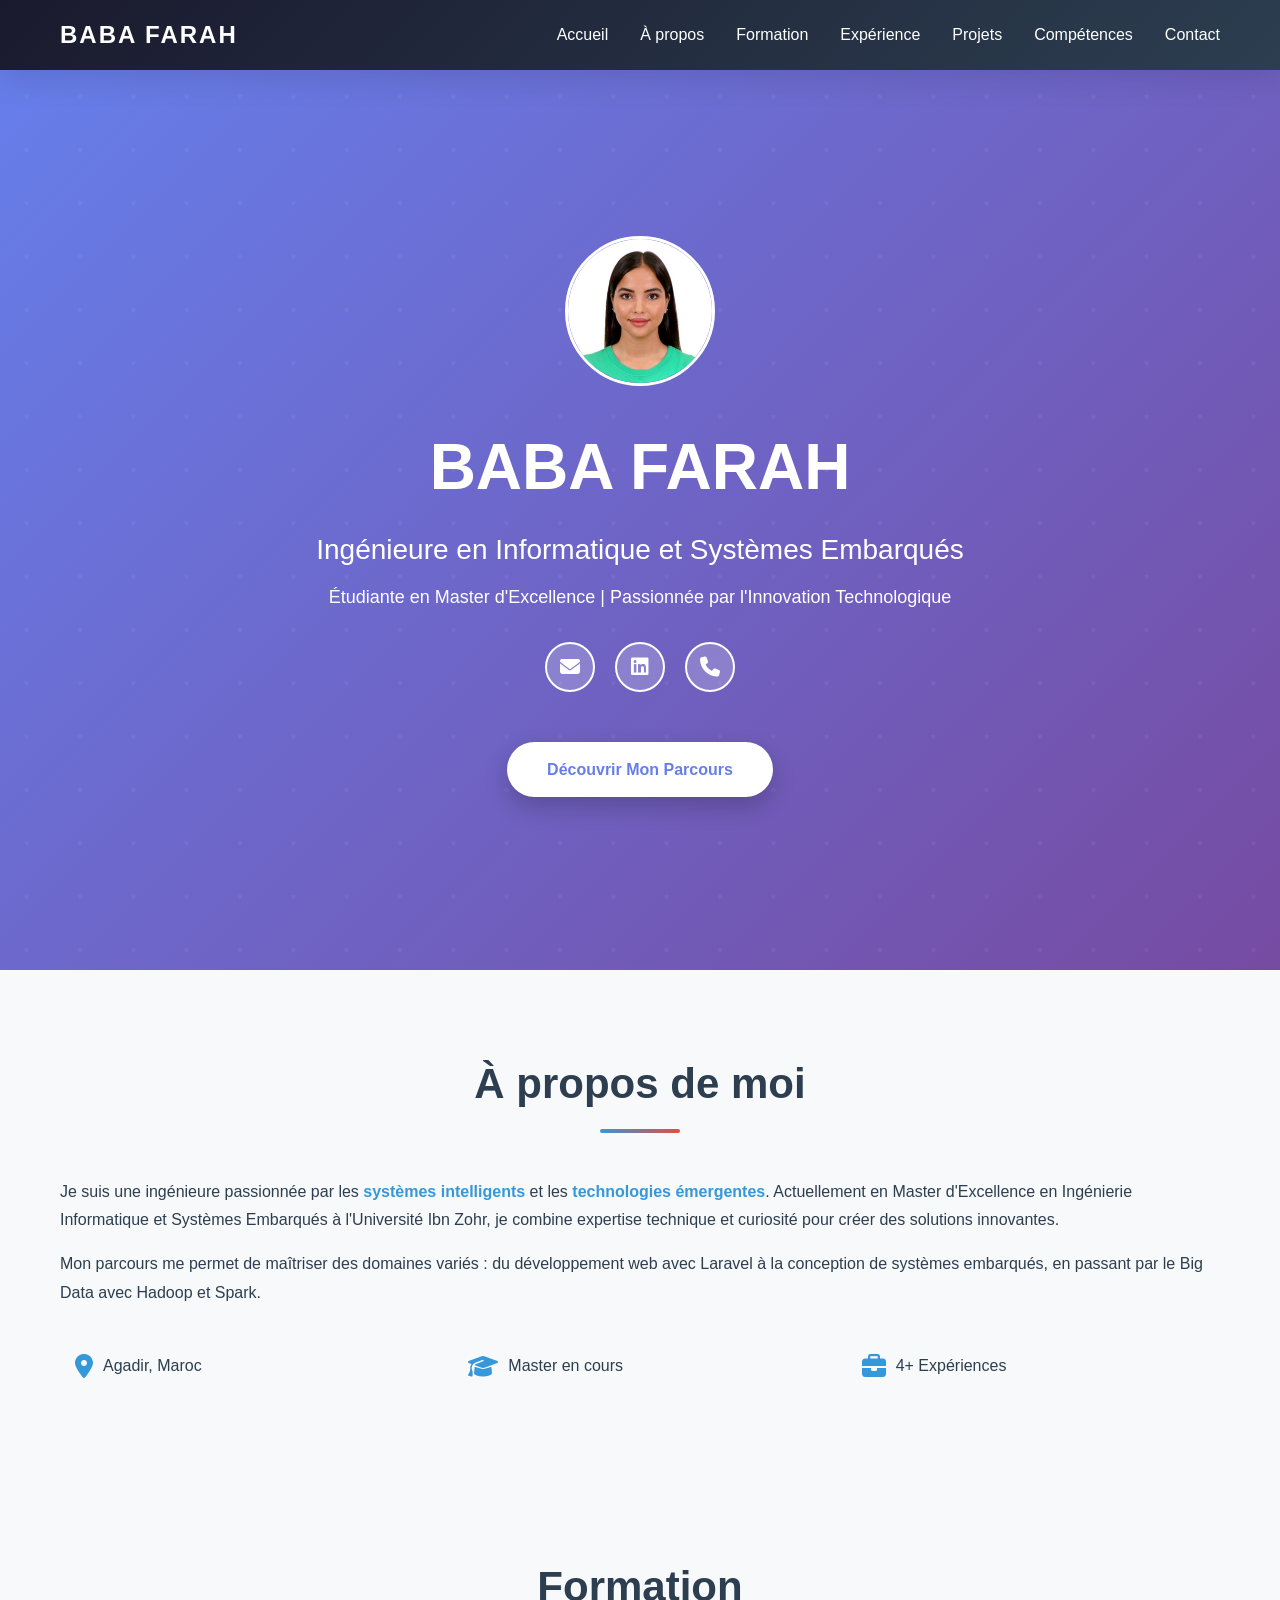
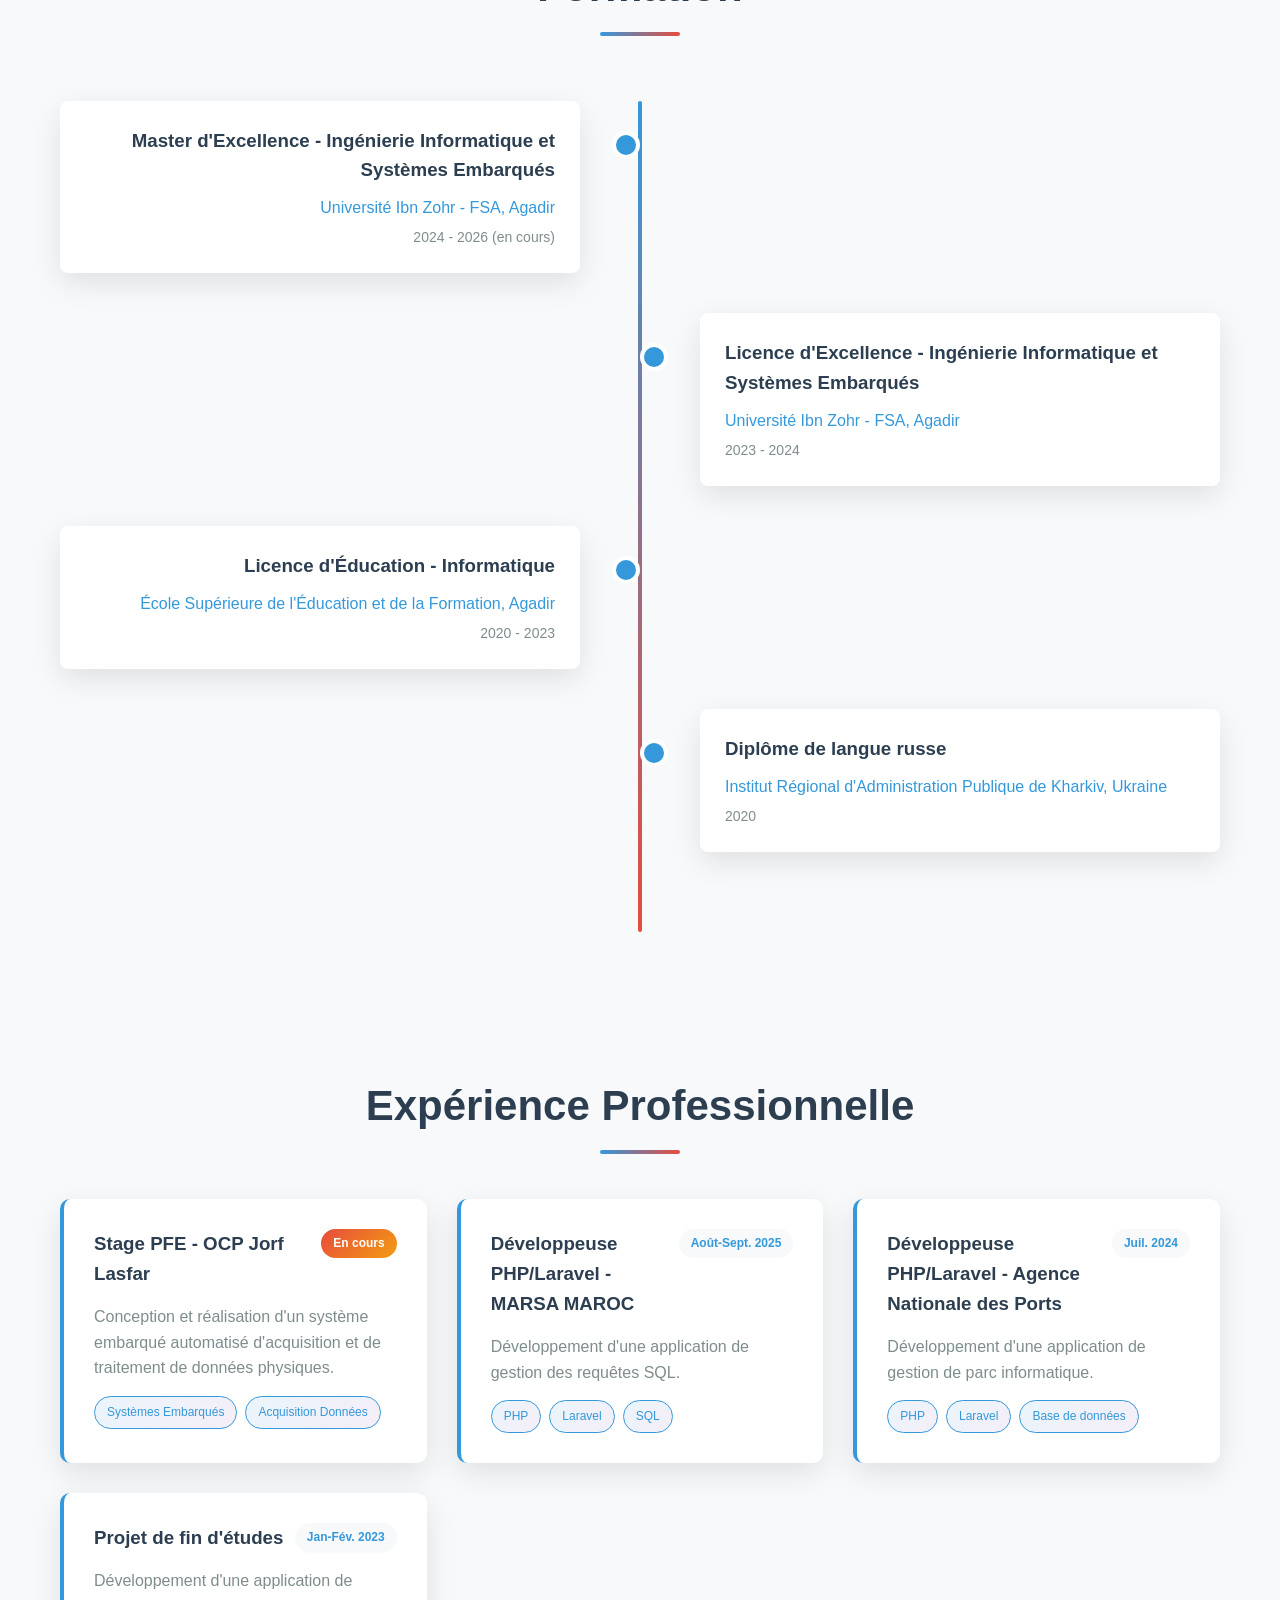
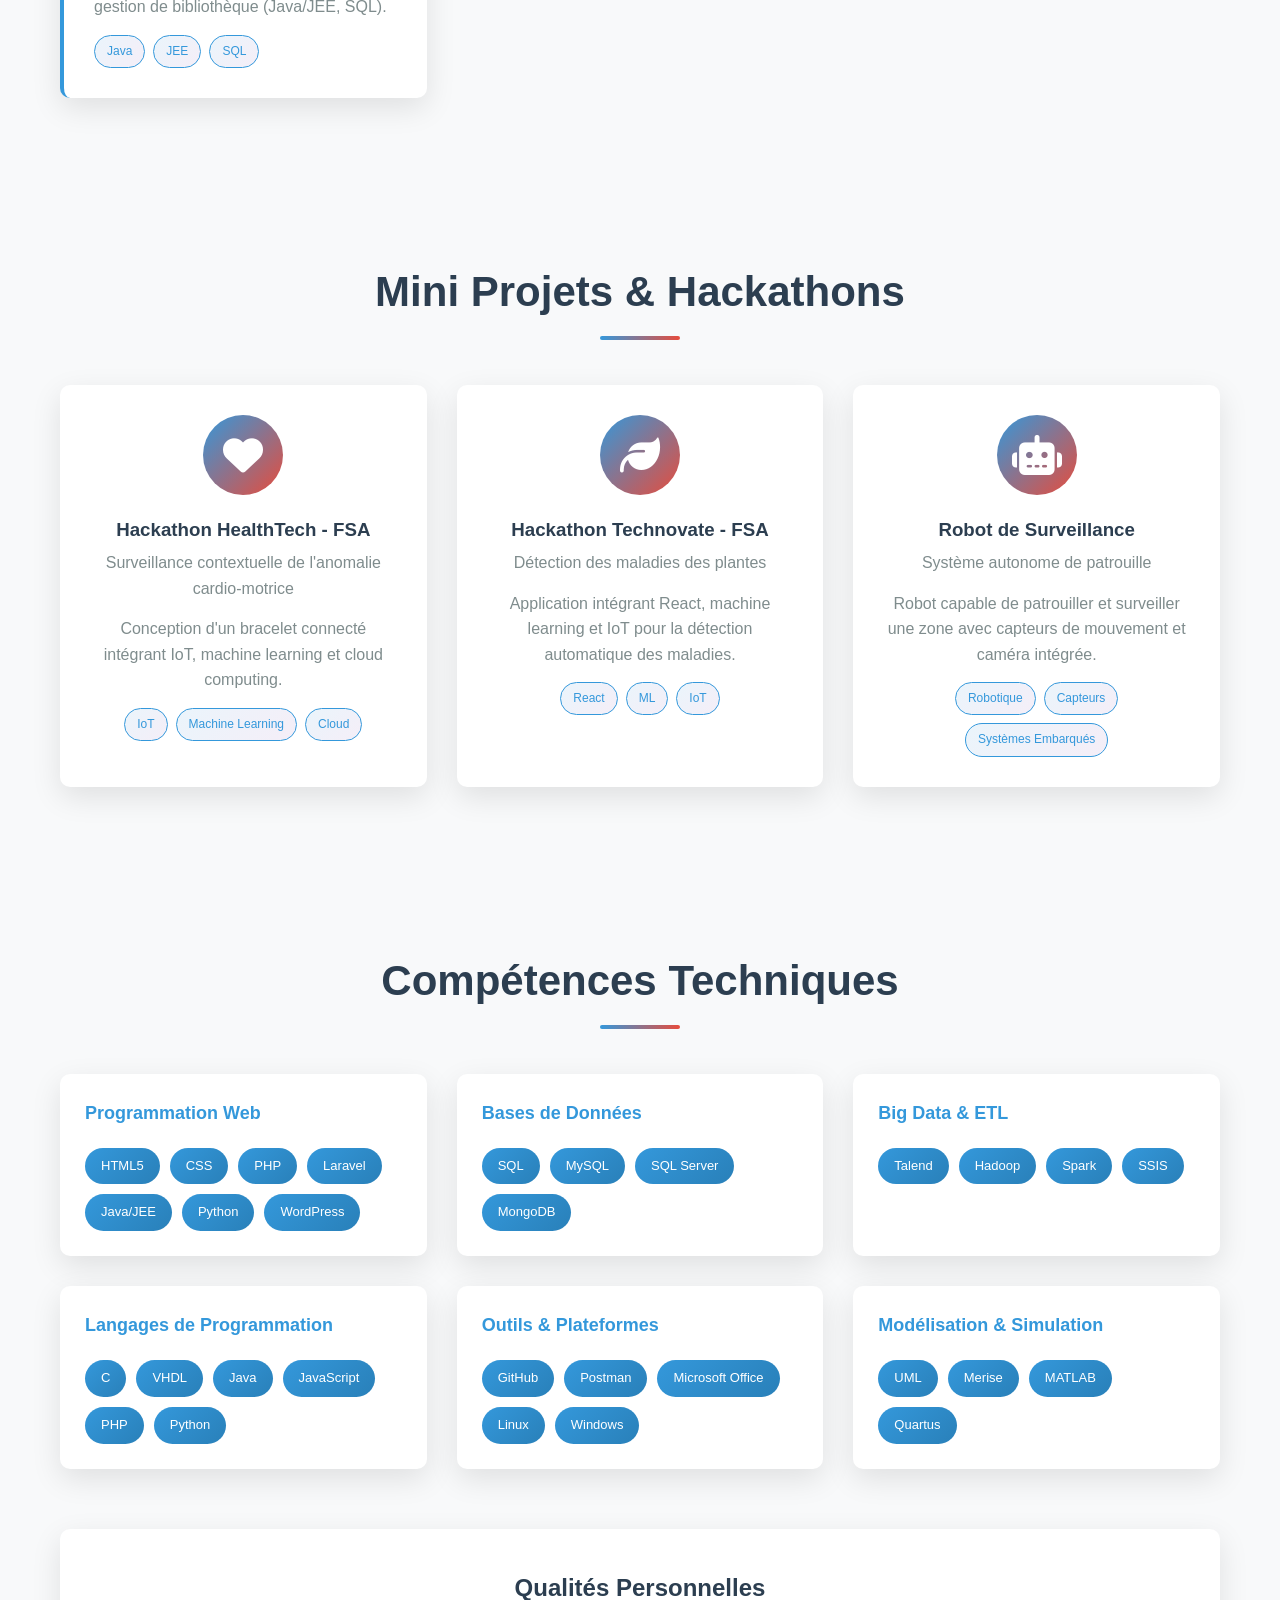
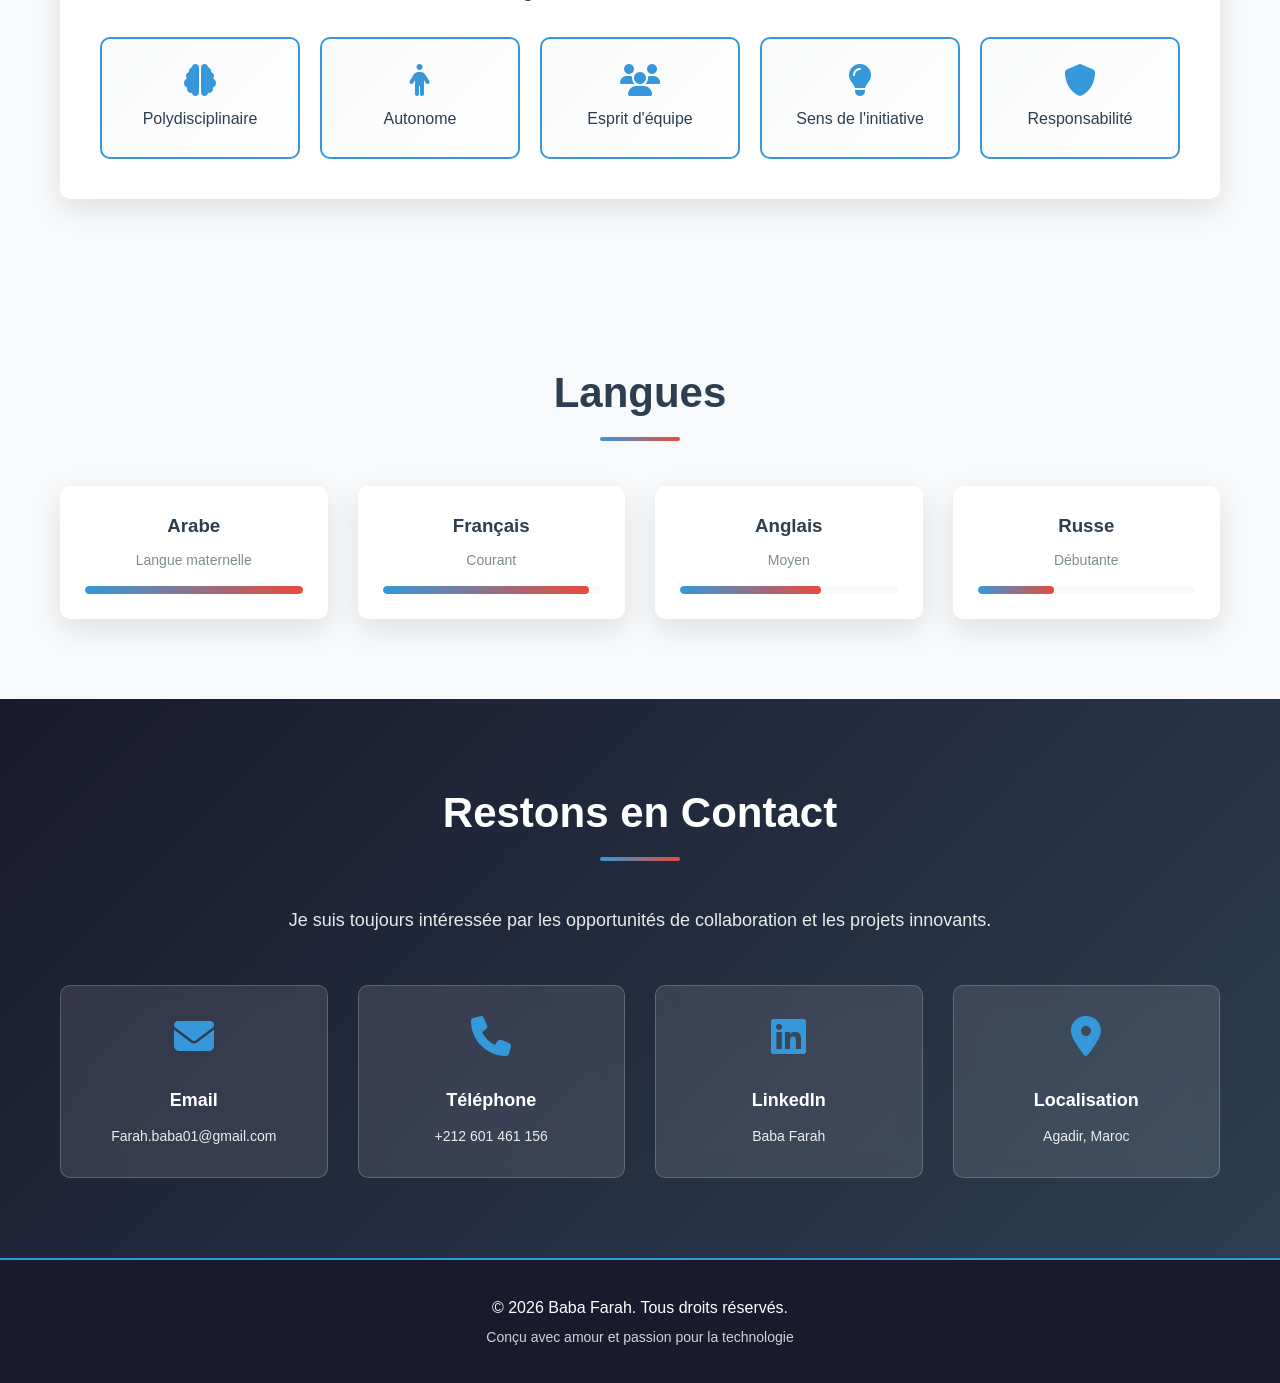
==== index.html @ 881ca456 "Portfolio initial - Clean redeploy" ====
<!DOCTYPE html>
<html lang="fr">
<head>
    <meta charset="UTF-8">
    <meta name="viewport" content="width=device-width, initial-scale=1.0">
    <title>Portfolio - Baba Farah | Ingénieure en Informatique</title>
    <link rel="stylesheet" href="Portfolio.css">
    <link rel="stylesheet" href="https://cdnjs.cloudflare.com/ajax/libs/font-awesome/6.4.0/css/all.min.css">
    <script defer src="Portfolio.js"></script>
</head>
<body>
    <!-- Navigation -->
    <nav class="navbar">
        <div class="navbar-container">
            <div class="logo">Baba Farah</div>
            <button class="menu-toggle" id="menuToggle">
                <span></span>
                <span></span>
                <span></span>
            </button>
            <ul class="nav-menu" id="navMenu">
                <li><a href="#home">Accueil</a></li>
                <li><a href="#about">À propos</a></li>
                <li><a href="#formation">Formation</a></li>
                <li><a href="#experience">Expérience</a></li>
                <li><a href="#projects">Projets</a></li>
                <li><a href="#skills">Compétences</a></li>
                <li><a href="#contact">Contact</a></li>
            </ul>
        </div>
    </nav>

    <!-- Hero Section -->
    <header id="home" class="hero">
        <div class="hero-content">
            <div class="profile-image-container">
                <img src="Picture.jpeg" alt="Photo de profil de Baba Farah" class="profile-circle">
            </div>
            <h1 class="fade-in">Baba Farah</h1>
            <p class="subtitle fade-in">Ingénieure en Informatique et Systèmes Embarqués</p>
            <p class="description fade-in">Étudiante en Master d'Excellence | Passionnée par l'Innovation Technologique</p>
            <div class="social-links fade-in">
                <a href="mailto:Farah.baba01@gmail.com" class="social-icon" title="Email">
                    <i class="fas fa-envelope"></i>
                </a>
                <a href="https://www.linkedin.com/in/farah-baba-367b7b30b/" target="_blank" class="social-icon" title="LinkedIn">
                    <i class="fab fa-linkedin"></i>
                </a>
                <a href="tel:+212601461156" class="social-icon" title="Téléphone">
                    <i class="fas fa-phone"></i>
                </a>
            </div>
            <a href="#about" class="cta-button">Découvrir Mon Parcours</a>
        </div>
    </header>

    <!-- À propos de moi -->
    <section id="about" class="section">
        <div class="container">
            <h2 class="section-title">À propos de moi</h2>
            <div class="about-content">
                <div class="about-text">
                    <p>Je suis une ingénieure passionnée par les <strong>systèmes intelligents</strong> et les <strong>technologies émergentes</strong>. Actuellement en Master d'Excellence en Ingénierie Informatique et Systèmes Embarqués à l'Université Ibn Zohr, je combine expertise technique et curiosité pour créer des solutions innovantes.</p>
                    <p>Mon parcours me permet de maîtriser des domaines variés : du développement web avec Laravel à la conception de systèmes embarqués, en passant par le Big Data avec Hadoop et Spark.</p>
                    <div class="info-grid">
                        <div class="info-item">
                            <i class="fas fa-location-dot"></i>
                            <span>Agadir, Maroc</span>
                        </div>
                        <div class="info-item">
                            <i class="fas fa-graduation-cap"></i>
                            <span>Master en cours</span>
                        </div>
                        <div class="info-item">
                            <i class="fas fa-briefcase"></i>
                            <span>4+ Expériences</span>
                        </div>
                    </div>
                </div>
            </div>
        </div>
    </section>

    <!-- Formation -->
    <section id="formation" class="section light-bg">
        <div class="container">
            <h2 class="section-title">Formation</h2>
            <div class="timeline">
                <div class="timeline-item">
                    <div class="timeline-content">
                        <h3>Master d'Excellence - Ingénierie Informatique et Systèmes Embarqués</h3>
                        <p class="institution">Université Ibn Zohr - FSA, Agadir</p>
                        <p class="date">2024 - 2026 (en cours)</p>
                    </div>
                </div>
                <div class="timeline-item">
                    <div class="timeline-content">
                        <h3>Licence d'Excellence - Ingénierie Informatique et Systèmes Embarqués</h3>
                        <p class="institution">Université Ibn Zohr - FSA, Agadir</p>
                        <p class="date">2023 - 2024</p>
                    </div>
                </div>
                <div class="timeline-item">
                    <div class="timeline-content">
                        <h3>Licence d'Éducation - Informatique</h3>
                        <p class="institution">École Supérieure de l'Éducation et de la Formation, Agadir</p>
                        <p class="date">2020 - 2023</p>
                    </div>
                </div>
                <div class="timeline-item">
                    <div class="timeline-content">
                        <h3>Diplôme de langue russe</h3>
                        <p class="institution">Institut Régional d'Administration Publique de Kharkiv, Ukraine</p>
                        <p class="date">2020</p>
                    </div>
                </div>
            </div>
        </div>
    </section>

    <!-- Expérience Professionnelle -->
    <section id="experience" class="section">
        <div class="container">
            <h2 class="section-title">Expérience Professionnelle</h2>
            <div class="experience-grid">
                <div class="experience-card">
                    <div class="experience-header">
                        <h3>Stage PFE - OCP Jorf Lasfar</h3>
                        <span class="badge">En cours</span>
                    </div>
                    <p class="experience-description">Conception et réalisation d'un système embarqué automatisé d'acquisition et de traitement de données physiques.</p>
                    <div class="experience-tags">
                        <span class="tag">Systèmes Embarqués</span>
                        <span class="tag">Acquisition Données</span>
                    </div>
                </div>

                <div class="experience-card">
                    <div class="experience-header">
                        <h3>Développeuse PHP/Laravel - MARSA MAROC</h3>
                        <span class="date-badge">Août-Sept. 2025</span>
                    </div>
                    <p class="experience-description">Développement d'une application de gestion des requêtes SQL.</p>
                    <div class="experience-tags">
                        <span class="tag">PHP</span>
                        <span class="tag">Laravel</span>
                        <span class="tag">SQL</span>
                    </div>
                </div>

                <div class="experience-card">
                    <div class="experience-header">
                        <h3>Développeuse PHP/Laravel - Agence Nationale des Ports</h3>
                        <span class="date-badge">Juil. 2024</span>
                    </div>
                    <p class="experience-description">Développement d'une application de gestion de parc informatique.</p>
                    <div class="experience-tags">
                        <span class="tag">PHP</span>
                        <span class="tag">Laravel</span>
                        <span class="tag">Base de données</span>
                    </div>
                </div>

                <div class="experience-card">
                    <div class="experience-header">
                        <h3>Projet de fin d'études</h3>
                        <span class="date-badge">Jan-Fév. 2023</span>
                    </div>
                    <p class="experience-description">Développement d'une application de gestion de bibliothèque (Java/JEE, SQL).</p>
                    <div class="experience-tags">
                        <span class="tag">Java</span>
                        <span class="tag">JEE</span>
                        <span class="tag">SQL</span>
                    </div>
                </div>
            </div>
        </div>
    </section>

    <!-- Projets -->
    <section id="projects" class="section light-bg">
        <div class="container">
            <h2 class="section-title">Mini Projets & Hackathons</h2>
            <div class="projects-grid">
                <div class="project-card">
                    <div class="project-icon">
                        <i class="fas fa-heart"></i>
                    </div>
                    <h3>Hackathon HealthTech - FSA</h3>
                    <p class="project-subtitle">Surveillance contextuelle de l'anomalie cardio-motrice</p>
                    <p>Conception d'un bracelet connecté intégrant IoT, machine learning et cloud computing.</p>
                    <div class="project-tags">
                        <span class="tag">IoT</span>
                        <span class="tag">Machine Learning</span>
                        <span class="tag">Cloud</span>
                    </div>
                </div>

                <div class="project-card">
                    <div class="project-icon">
                        <i class="fas fa-leaf"></i>
                    </div>
                    <h3>Hackathon Technovate - FSA</h3>
                    <p class="project-subtitle">Détection des maladies des plantes</p>
                    <p>Application intégrant React, machine learning et IoT pour la détection automatique des maladies.</p>
                    <div class="project-tags">
                        <span class="tag">React</span>
                        <span class="tag">ML</span>
                        <span class="tag">IoT</span>
                    </div>
                </div>

                <div class="project-card">
                    <div class="project-icon">
                        <i class="fas fa-robot"></i>
                    </div>
                    <h3>Robot de Surveillance</h3>
                    <p class="project-subtitle">Système autonome de patrouille</p>
                    <p>Robot capable de patrouiller et surveiller une zone avec capteurs de mouvement et caméra intégrée.</p>
                    <div class="project-tags">
                        <span class="tag">Robotique</span>
                        <span class="tag">Capteurs</span>
                        <span class="tag">Systèmes Embarqués</span>
                    </div>
                </div>
            </div>
        </div>
    </section>

    <!-- Compétences -->
    <section id="skills" class="section">
        <div class="container">
            <h2 class="section-title">Compétences Techniques</h2>
            
            <div class="skills-container">
                <div class="skill-category">
                    <h3>Programmation Web</h3>
                    <div class="skills-list">
                        <span class="skill-badge">HTML5</span>
                        <span class="skill-badge">CSS</span>
                        <span class="skill-badge">PHP</span>
                        <span class="skill-badge">Laravel</span>
                        <span class="skill-badge">Java/JEE</span>
                        <span class="skill-badge">Python</span>
                        <span class="skill-badge">WordPress</span>
                    </div>
                </div>

                <div class="skill-category">
                    <h3>Bases de Données</h3>
                    <div class="skills-list">
                        <span class="skill-badge">SQL</span>
                        <span class="skill-badge">MySQL</span>
                        <span class="skill-badge">SQL Server</span>
                        <span class="skill-badge">MongoDB</span>
                    </div>
                </div>

                <div class="skill-category">
                    <h3>Big Data & ETL</h3>
                    <div class="skills-list">
                        <span class="skill-badge">Talend</span>
                        <span class="skill-badge">Hadoop</span>
                        <span class="skill-badge">Spark</span>
                        <span class="skill-badge">SSIS</span>
                    </div>
                </div>

                <div class="skill-category">
                    <h3>Langages de Programmation</h3>
                    <div class="skills-list">
                        <span class="skill-badge">C</span>
                        <span class="skill-badge">VHDL</span>
                        <span class="skill-badge">Java</span>
                        <span class="skill-badge">JavaScript</span>
                        <span class="skill-badge">PHP</span>
                        <span class="skill-badge">Python</span>
                    </div>
                </div>

                <div class="skill-category">
                    <h3>Outils & Plateformes</h3>
                    <div class="skills-list">
                        <span class="skill-badge">GitHub</span>
                        <span class="skill-badge">Postman</span>
                        <span class="skill-badge">Microsoft Office</span>
                        <span class="skill-badge">Linux</span>
                        <span class="skill-badge">Windows</span>
                    </div>
                </div>

                <div class="skill-category">
                    <h3>Modélisation & Simulation</h3>
                    <div class="skills-list">
                        <span class="skill-badge">UML</span>
                        <span class="skill-badge">Merise</span>
                        <span class="skill-badge">MATLAB</span>
                        <span class="skill-badge">Quartus</span>
                    </div>
                </div>
            </div>

            <div class="qualities-section">
                <h3>Qualités Personnelles</h3>
                <div class="qualities-grid">
                    <div class="quality-card">
                        <i class="fas fa-brain"></i>
                        <span>Polydisciplinaire</span>
                    </div>
                    <div class="quality-card">
                        <i class="fas fa-person"></i>
                        <span>Autonome</span>
                    </div>
                    <div class="quality-card">
                        <i class="fas fa-users"></i>
                        <span>Esprit d'équipe</span>
                    </div>
                    <div class="quality-card">
                        <i class="fas fa-lightbulb"></i>
                        <span>Sens de l'initiative</span>
                    </div>
                    <div class="quality-card">
                        <i class="fas fa-shield"></i>
                        <span>Responsabilité</span>
                    </div>
                </div>
            </div>
        </div>
    </section>

    <!-- Langues -->
    <section id="languages" class="section light-bg">
        <div class="container">
            <h2 class="section-title">Langues</h2>
            <div class="languages-grid">
                <div class="language-card">
                    <h3>Arabe</h3>
                    <p class="proficiency">Langue maternelle</p>
                    <div class="proficiency-bar">
                        <div class="proficiency-fill" style="width: 100%"></div>
                    </div>
                </div>
                <div class="language-card">
                    <h3>Français</h3>
                    <p class="proficiency">Courant</p>
                    <div class="proficiency-bar">
                        <div class="proficiency-fill" style="width: 95%"></div>
                    </div>
                </div>
                <div class="language-card">
                    <h3>Anglais</h3>
                    <p class="proficiency">Moyen</p>
                    <div class="proficiency-bar">
                        <div class="proficiency-fill" style="width: 65%"></div>
                    </div>
                </div>
                <div class="language-card">
                    <h3>Russe</h3>
                    <p class="proficiency">Débutante</p>
                    <div class="proficiency-bar">
                        <div class="proficiency-fill" style="width: 35%"></div>
                    </div>
                </div>
            </div>
        </div>
    </section>

    <!-- Contact -->
    <section id="contact" class="section contact-section">
        <div class="container">
            <h2 class="section-title">Restons en Contact</h2>
            <div class="contact-content">
                <p class="contact-description">Je suis toujours intéressée par les opportunités de collaboration et les projets innovants.</p>
                <div class="contact-grid">
                    <a href="mailto:Farah.baba01@gmail.com" class="contact-card">
                        <i class="fas fa-envelope"></i>
                        <h3>Email</h3>
                        <p>Farah.baba01@gmail.com</p>
                    </a>
                    <a href="tel:+212601461156" class="contact-card">
                        <i class="fas fa-phone"></i>
                        <h3>Téléphone</h3>
                        <p>+212 601 461 156</p>
                    </a>
                    <a href="https://www.linkedin.com/in/farah-baba-367b7b30b/" target="_blank" class="contact-card">
                        <i class="fab fa-linkedin"></i>
                        <h3>LinkedIn</h3>
                        <p>Baba Farah</p>
                    </a>
                    <div class="contact-card">
                        <i class="fas fa-location-dot"></i>
                        <h3>Localisation</h3>
                        <p>Agadir, Maroc</p>
                    </div>
                </div>
            </div>
        </div>
    </section>

    <!-- Footer -->
    <footer class="footer">
        <div class="container">
            <p>&copy; 2026 Baba Farah. Tous droits réservés.</p>
            <p class="footer-subtitle">Conçu avec amour et passion pour la technologie</p>
        </div>
    </footer>

</body>
</html>
---- Portfolio.css ----
* {
    margin: 0;
    padding: 0;
    box-sizing: border-box;
}

:root {
    --primary-color: #3498db;
    --primary-dark: #2980b9;
    --secondary-color: #e74c3c;
    --accent-color: #f39c12;
    --dark-bg: #1a1a2e;
    --light-bg: #f8f9fa;
    --text-color: #2c3e50;
    --text-light: #7f8c8d;
    --white: #ffffff;
    --shadow: 0 10px 30px rgba(0, 0, 0, 0.1);
    --shadow-lg: 0 20px 60px rgba(0, 0, 0, 0.15);
}

html {
    scroll-behavior: smooth;
}

body {
    font-family: 'Segoe UI', Tahoma, Geneva, Verdana, sans-serif;
    background-color: var(--light-bg);
    color: var(--text-color);
    line-height: 1.6;
}

.container {
    max-width: 1200px;
    margin: 0 auto;
    padding: 0 20px;
}

/* Navigation */
.navbar {
    position: sticky;
    top: 0;
    background: linear-gradient(135deg, var(--dark-bg) 0%, #2c3e50 100%);
    padding: 1rem 0;
    box-shadow: var(--shadow);
    z-index: 1000;
}

.navbar-container {
    max-width: 1200px;
    margin: 0 auto;
    padding: 0 20px;
    display: flex;
    justify-content: space-between;
    align-items: center;
}

.logo {
    font-size: 24px;
    font-weight: bold;
    color: var(--white);
    text-transform: uppercase;
    letter-spacing: 2px;
}

.nav-menu {
    display: flex;
    list-style: none;
    gap: 2rem;
}

.nav-menu a {
    color: var(--white);
    text-decoration: none;
    transition: all 0.3s ease;
    font-weight: 500;
    position: relative;
}

.nav-menu a:hover {
    color: var(--primary-color);
}

.nav-menu a::after {
    content: '';
    position: absolute;
    bottom: -5px;
    left: 0;
    width: 0;
    height: 2px;
    background: var(--primary-color);
    transition: width 0.3s ease;
}

.nav-menu a:hover::after {
    width: 100%;
}

.menu-toggle {
    display: none;
    flex-direction: column;
    background: none;
    border: none;
    cursor: pointer;
}

.menu-toggle span {
    width: 25px;
    height: 3px;
    background: var(--white);
    margin: 5px 0;
    transition: 0.3s;
}

/* Hero Section */
.hero {
    background: linear-gradient(135deg, #667eea 0%, #764ba2 100%);
    color: var(--white);
    padding: 100px 20px;
    text-align: center;
    min-height: 100vh;
    display: flex;
    align-items: center;
    justify-content: center;
    position: relative;
    overflow: hidden;
}

.hero::before {
    content: '';
    position: absolute;
    top: 0;
    left: 0;
    right: 0;
    bottom: 0;
    background: url('data:image/svg+xml,<svg xmlns="http://www.w3.org/2000/svg" viewBox="0 0 1200 600"><defs><pattern id="dots" x="0" y="0" width="50" height="50" patternUnits="userSpaceOnUse"><circle cx="25" cy="25" r="2" fill="rgba(255,255,255,0.1)"/></pattern></defs><rect width="1200" height="600" fill="url(%23dots)"/></svg>');
    opacity: 0.5;
}

.hero-content {
    position: relative;
    z-index: 1;
    max-width: 800px;
}

.profile-image-container {
    margin-bottom: 30px;
}

.profile-circle {
    width: 150px;
    height: 150px;
    border-radius: 50%;
    border: 3px solid var(--white);
    margin: 0 auto;
    animation: float 3s ease-in-out infinite;
    object-fit: cover;
    object-position: center;
    display: block;
}

@keyframes float {
    0%, 100% { transform: translateY(0px); }
    50% { transform: translateY(-20px); }
}

.hero h1 {
    font-size: 64px;
    margin-bottom: 10px;
    animation: slideDown 0.8s ease;
    text-transform: uppercase;
}

.subtitle {
    font-size: 28px;
    margin-bottom: 10px;
    opacity: 0.9;
    animation: slideDown 0.8s ease 0.2s backwards;
}

.description {
    font-size: 18px;
    margin-bottom: 30px;
    opacity: 0.85;
    animation: slideDown 0.8s ease 0.4s backwards;
}

@keyframes slideDown {
    from {
        opacity: 0;
        transform: translateY(-30px);
    }
    to {
        opacity: 1;
        transform: translateY(0);
    }
}

.fade-in {
    animation: fadeInUp 0.8s ease forwards;
}

@keyframes fadeInUp {
    from {
        opacity: 0;
        transform: translateY(30px);
    }
    to {
        opacity: 1;
        transform: translateY(0);
    }
}

.social-links {
    display: flex;
    gap: 20px;
    justify-content: center;
    margin: 30px 0;
}

.social-icon {
    width: 50px;
    height: 50px;
    border-radius: 50%;
    background: rgba(255, 255, 255, 0.2);
    border: 2px solid var(--white);
    display: flex;
    align-items: center;
    justify-content: center;
    color: var(--white);
    text-decoration: none;
    font-size: 20px;
    transition: all 0.3s ease;
    backdrop-filter: blur(10px);
}

.social-icon:hover {
    background: var(--white);
    color: #667eea;
    transform: translateY(-5px);
}

.cta-button {
    display: inline-block;
    padding: 15px 40px;
    background: var(--white);
    color: #667eea;
    text-decoration: none;
    border-radius: 50px;
    font-weight: bold;
    font-size: 16px;
    transition: all 0.3s ease;
    margin-top: 20px;
    box-shadow: 0 10px 25px rgba(0, 0, 0, 0.2);
}

.cta-button:hover {
    transform: translateY(-3px);
    box-shadow: 0 15px 35px rgba(0, 0, 0, 0.3);
    background: #f0f0f0;
}

/* Sections */
.section {
    padding: 80px 20px;
}

.light-bg {
    background-color: var(--light-bg);
}

.section-title {
    font-size: 42px;
    text-align: center;
    margin-bottom: 60px;
    color: var(--text-color);
    position: relative;
    display: inline-block;
    width: 100%;
}

.section-title::after {
    content: '';
    position: absolute;
    bottom: -15px;
    left: 50%;
    transform: translateX(-50%);
    width: 80px;
    height: 4px;
    background: linear-gradient(90deg, var(--primary-color), var(--secondary-color));
    border-radius: 2px;
}

/* About Section */
.about-content {
    display: grid;
    grid-template-columns: 1fr;
    gap: 40px;
    align-items: center;
}

.about-text p {
    font-size: 16px;
    margin-bottom: 15px;
    color: var(--text-color);
    line-height: 1.8;
}

.about-text strong {
    color: var(--primary-color);
}

.info-grid {
    display: grid;
    grid-template-columns: repeat(auto-fit, minmax(150px, 1fr));
    gap: 20px;
    margin-top: 30px;
}

.info-item {
    display: flex;
    align-items: center;
    gap: 10px;
    padding: 15px;
    background: var(--light-bg);
    border-radius: 8px;
    transition: all 0.3s ease;
}

.info-item:hover {
    background: var(--white);
    transform: translateY(-5px);
    box-shadow: var(--shadow);
}

.info-item i {
    color: var(--primary-color);
    font-size: 24px;
}

/* Timeline */
.timeline {
    position: relative;
    padding: 20px 0;
}

.timeline::before {
    content: '';
    position: absolute;
    left: 50%;
    transform: translateX(-50%);
    width: 4px;
    height: 100%;
    background: linear-gradient(180deg, var(--primary-color), var(--secondary-color));
    border-radius: 2px;
}

.timeline-item {
    margin-bottom: 40px;
    width: 50%;
}

.timeline-item:nth-child(odd) {
    margin-left: 0;
    padding-right: 60px;
    text-align: right;
}

.timeline-item:nth-child(even) {
    margin-left: 50%;
    padding-left: 60px;
}

.timeline-content {
    background: var(--white);
    padding: 25px;
    border-radius: 8px;
    box-shadow: var(--shadow);
    transition: all 0.3s ease;
    position: relative;
}

.timeline-content::before {
    content: '';
    position: absolute;
    width: 20px;
    height: 20px;
    background: var(--primary-color);
    border-radius: 50%;
    top: 30px;
    border: 4px solid var(--white);
}

.timeline-item:nth-child(odd) .timeline-content::before {
    right: -60px;
}

.timeline-item:nth-child(even) .timeline-content::before {
    left: -60px;
}

.timeline-content:hover {
    transform: translateY(-5px);
    box-shadow: var(--shadow-lg);
}

.timeline-content h3 {
    margin-bottom: 10px;
    color: var(--text-color);
}

.timeline-content .institution {
    color: var(--primary-color);
    font-weight: 500;
    margin-bottom: 5px;
}

.timeline-content .date {
    color: var(--text-light);
    font-size: 14px;
}

/* Experience Grid */
.experience-grid {
    display: grid;
    grid-template-columns: repeat(auto-fit, minmax(300px, 1fr));
    gap: 30px;
}

.experience-card {
    background: var(--white);
    padding: 30px;
    border-radius: 10px;
    box-shadow: var(--shadow);
    transition: all 0.3s ease;
    border-left: 4px solid var(--primary-color);
    position: relative;
    overflow: hidden;
}

.experience-card::before {
    content: '';
    position: absolute;
    top: 0;
    left: 0;
    right: 0;
    height: 3px;
    background: linear-gradient(90deg, var(--primary-color), var(--secondary-color));
    transform: scaleX(0);
    transform-origin: left;
    transition: transform 0.3s ease;
}

.experience-card:hover {
    transform: translateY(-10px);
    box-shadow: var(--shadow-lg);
}

.experience-card:hover::before {
    transform: scaleX(1);
}

.experience-header {
    display: flex;
    justify-content: space-between;
    align-items: flex-start;
    margin-bottom: 15px;
}

.experience-card h3 {
    color: var(--text-color);
    margin: 0;
    flex: 1;
}

.badge, .date-badge {
    padding: 5px 12px;
    border-radius: 20px;
    font-size: 12px;
    font-weight: bold;
    white-space: nowrap;
}

.badge {
    background: linear-gradient(135deg, var(--secondary-color), var(--accent-color));
    color: var(--white);
}

.date-badge {
    background: var(--light-bg);
    color: var(--primary-color);
}

.experience-description {
    color: var(--text-light);
    margin: 15px 0;
    line-height: 1.6;
}

.experience-tags {
    display: flex;
    flex-wrap: wrap;
    gap: 8px;
    margin-top: 15px;
}

.tag {
    display: inline-block;
    padding: 6px 12px;
    background: linear-gradient(135deg, rgba(52, 152, 219, 0.1), rgba(155, 89, 182, 0.1));
    color: var(--primary-color);
    border-radius: 20px;
    font-size: 12px;
    border: 1px solid var(--primary-color);
    transition: all 0.3s ease;
}

.tag:hover {
    background: var(--primary-color);
    color: var(--white);
}

/* Projects Grid */
.projects-grid {
    display: grid;
    grid-template-columns: repeat(auto-fit, minmax(320px, 1fr));
    gap: 30px;
}

.project-card {
    background: var(--white);
    border-radius: 10px;
    padding: 30px;
    text-align: center;
    box-shadow: var(--shadow);
    transition: all 0.3s ease;
    position: relative;
    overflow: hidden;
}

.project-card::before {
    content: '';
    position: absolute;
    top: 0;
    left: 0;
    right: 0;
    bottom: 0;
    background: linear-gradient(135deg, rgba(52, 152, 219, 0.05), rgba(230, 126, 34, 0.05));
    transform: scaleY(0);
    transform-origin: top;
    transition: transform 0.3s ease;
    z-index: -1;
}

.project-card:hover {
    transform: translateY(-15px);
    box-shadow: var(--shadow-lg);
}

.project-card:hover::before {
    transform: scaleY(1);
}

.project-icon {
    width: 80px;
    height: 80px;
    background: linear-gradient(135deg, var(--primary-color), var(--secondary-color));
    border-radius: 50%;
    display: flex;
    align-items: center;
    justify-content: center;
    margin: 0 auto 20px;
    font-size: 40px;
    color: var(--white);
    animation: pulse 2s ease-in-out infinite;
}

@keyframes pulse {
    0%, 100% { transform: scale(1); }
    50% { transform: scale(1.1); }
}

.project-card h3 {
    color: var(--text-color);
    margin: 15px 0 5px;
}

.project-subtitle {
    color: var(--primary-color);
    font-weight: 500;
    margin-bottom: 15px;
}

.project-card p {
    color: var(--text-light);
    line-height: 1.6;
    margin-bottom: 15px;
}

.project-tags {
    display: flex;
    flex-wrap: wrap;
    gap: 8px;
    justify-content: center;
}

/* Skills */
.skills-container {
    display: grid;
    grid-template-columns: repeat(auto-fit, minmax(280px, 1fr));
    gap: 30px;
    margin-bottom: 60px;
}

.skill-category {
    background: var(--white);
    padding: 25px;
    border-radius: 10px;
    box-shadow: var(--shadow);
    transition: all 0.3s ease;
}

.skill-category:hover {
    transform: translateY(-5px);
    box-shadow: var(--shadow-lg);
}

.skill-category h3 {
    color: var(--primary-color);
    margin-bottom: 20px;
    font-size: 18px;
}

.skills-list {
    display: flex;
    flex-wrap: wrap;
    gap: 10px;
}

.skill-badge {
    display: inline-block;
    padding: 8px 16px;
    background: linear-gradient(135deg, var(--primary-color), var(--primary-dark));
    color: var(--white);
    border-radius: 20px;
    font-size: 13px;
    font-weight: 500;
    transition: all 0.3s ease;
}

.skill-badge:hover {
    transform: scale(1.1) translateY(-2px);
    box-shadow: 0 5px 15px rgba(52, 152, 219, 0.4);
}

/* Qualities Section */
.qualities-section {
    background: var(--white);
    padding: 40px;
    border-radius: 10px;
    box-shadow: var(--shadow);
}

.qualities-section h3 {
    text-align: center;
    color: var(--text-color);
    margin-bottom: 30px;
    font-size: 24px;
}

.qualities-grid {
    display: grid;
    grid-template-columns: repeat(auto-fit, minmax(150px, 1fr));
    gap: 20px;
}

.quality-card {
    background: linear-gradient(135deg, var(--light-bg), var(--white));
    padding: 25px;
    border-radius: 10px;
    text-align: center;
    border: 2px solid var(--primary-color);
    transition: all 0.3s ease;
}

.quality-card:hover {
    background: linear-gradient(135deg, var(--primary-color), var(--primary-dark));
    color: var(--white);
    border-color: var(--secondary-color);
    transform: translateY(-5px);
}

.quality-card i {
    font-size: 32px;
    color: var(--primary-color);
    margin-bottom: 10px;
    display: block;
    transition: all 0.3s ease;
}

.quality-card:hover i {
    color: var(--white);
    transform: scale(1.2);
}

.quality-card span {
    font-weight: 500;
    display: block;
}

/* Languages */
.languages-grid {
    display: grid;
    grid-template-columns: repeat(auto-fit, minmax(200px, 1fr));
    gap: 30px;
}

.language-card {
    background: var(--white);
    padding: 25px;
    border-radius: 10px;
    box-shadow: var(--shadow);
    transition: all 0.3s ease;
    text-align: center;
}

.language-card:hover {
    transform: translateY(-5px);
    box-shadow: var(--shadow-lg);
}

.language-card h3 {
    color: var(--text-color);
    margin-bottom: 8px;
}

.language-card .proficiency {
    color: var(--text-light);
    font-size: 14px;
    margin-bottom: 15px;
}

.proficiency-bar {
    width: 100%;
    height: 8px;
    background: var(--light-bg);
    border-radius: 4px;
    overflow: hidden;
}

.proficiency-fill {
    height: 100%;
    background: linear-gradient(90deg, var(--primary-color), var(--secondary-color));
    border-radius: 4px;
    transition: width 0.6s ease;
}

.language-card:hover .proficiency-fill {
    filter: brightness(1.2);
}

/* Contact Section */
.contact-section {
    background: linear-gradient(135deg, var(--dark-bg), #2c3e50);
    color: var(--white);
}

.contact-section .section-title {
    color: var(--white);
}

.contact-description {
    text-align: center;
    font-size: 18px;
    margin-bottom: 50px;
    opacity: 0.9;
}

.contact-grid {
    display: grid;
    grid-template-columns: repeat(auto-fit, minmax(200px, 1fr));
    gap: 30px;
}

.contact-card {
    background: rgba(255, 255, 255, 0.1);
    padding: 30px;
    border-radius: 10px;
    text-align: center;
    text-decoration: none;
    color: var(--white);
    transition: all 0.3s ease;
    backdrop-filter: blur(10px);
    border: 1px solid rgba(255, 255, 255, 0.2);
}

.contact-card:hover {
    background: rgba(255, 255, 255, 0.2);
    transform: translateY(-10px);
    box-shadow: 0 10px 30px rgba(0, 0, 0, 0.3);
}

.contact-card i {
    font-size: 40px;
    margin-bottom: 15px;
    color: var(--primary-color);
    transition: all 0.3s ease;
}

.contact-card:hover i {
    transform: scale(1.2);
}

.contact-card h3 {
    margin: 15px 0 10px;
    font-size: 18px;
}

.contact-card p {
    opacity: 0.9;
    font-size: 14px;
}

/* Footer */
.footer {
    background: var(--dark-bg);
    color: var(--white);
    padding: 30px 20px;
    text-align: center;
    border-top: 2px solid var(--primary-color);
}

.footer p {
    margin: 5px 0;
}

.footer-subtitle {
    font-size: 14px;
    opacity: 0.8;
}

.footer-subtitle i {
    color: var(--secondary-color);
}

/* Responsive Design */
@media (max-width: 768px) {
    .nav-menu {
        display: none;
        position: absolute;
        top: 100%;
        left: 0;
        right: 0;
        flex-direction: column;
        background: var(--dark-bg);
        gap: 1rem;
        padding: 2rem 1rem;
    }

    .nav-menu.active {
        display: flex;
    }

    .menu-toggle {
        display: flex;
    }

    .hero h1 {
        font-size: 42px;
    }

    .subtitle {
        font-size: 18px;
    }

    .section-title {
        font-size: 32px;
    }

    .timeline::before {
        left: 0;
    }

    .timeline-item {
        width: 100%;
        padding: 0 0 30px 40px !important;
        text-align: left !important;
    }

    .timeline-item:nth-child(even) {
        margin-left: 0;
        padding-left: 40px !important;
    }

    .timeline-content::before {
        left: -30px !important;
        right: auto !important;
    }

    .experience-grid {
        grid-template-columns: 1fr;
    }

    .projects-grid {
        grid-template-columns: 1fr;
    }

    .skills-container {
        grid-template-columns: 1fr;
    }

    .contact-grid {
        grid-template-columns: 1fr;
    }

    .hero {
        min-height: auto;
        padding: 60px 20px;
    }

    .profile-circle {
        width: 120px;
        height: 120px;
        font-size: 60px;
    }
}

@media (max-width: 480px) {
    .hero h1 {
        font-size: 32px;
    }

    .subtitle {
        font-size: 16px;
    }

    .section-title {
        font-size: 24px;
    }

    .social-links {
        gap: 10px;
    }

    .social-icon {
        width: 40px;
        height: 40px;
        font-size: 16px;
    }
}
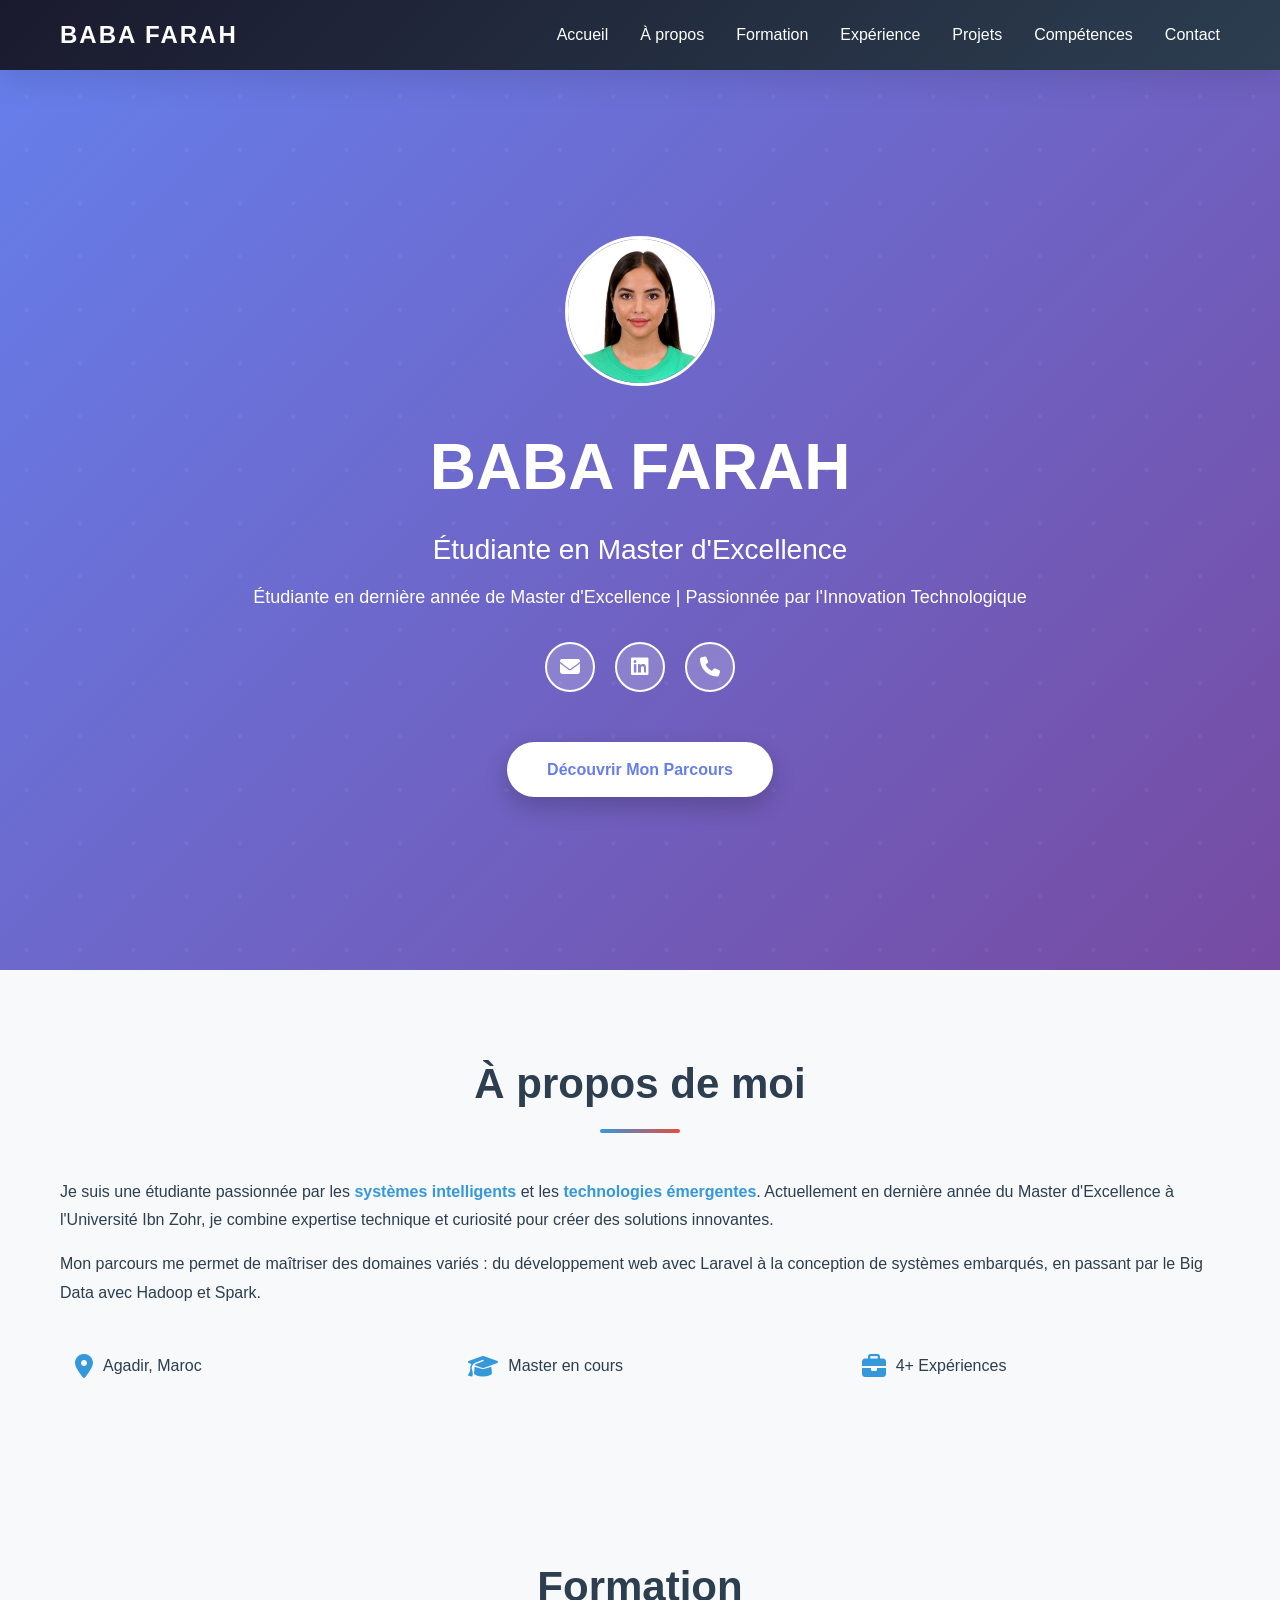
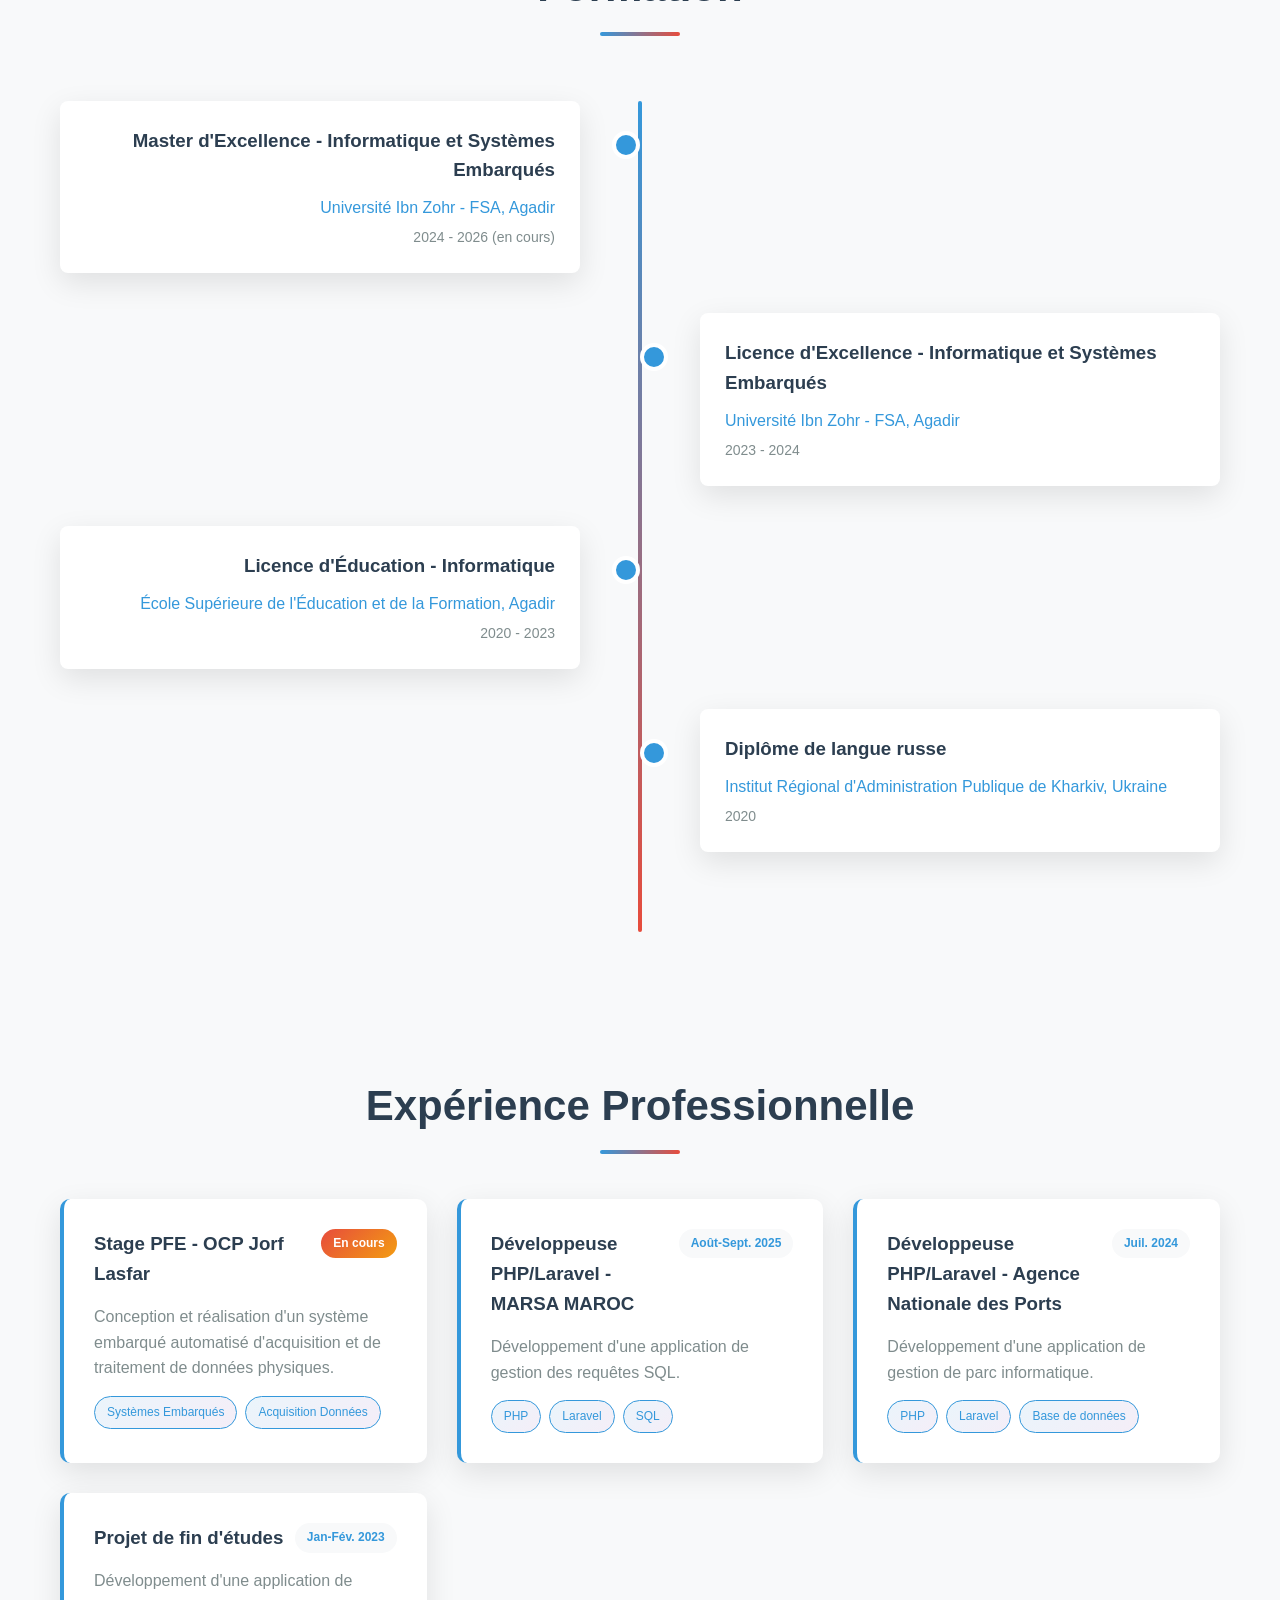
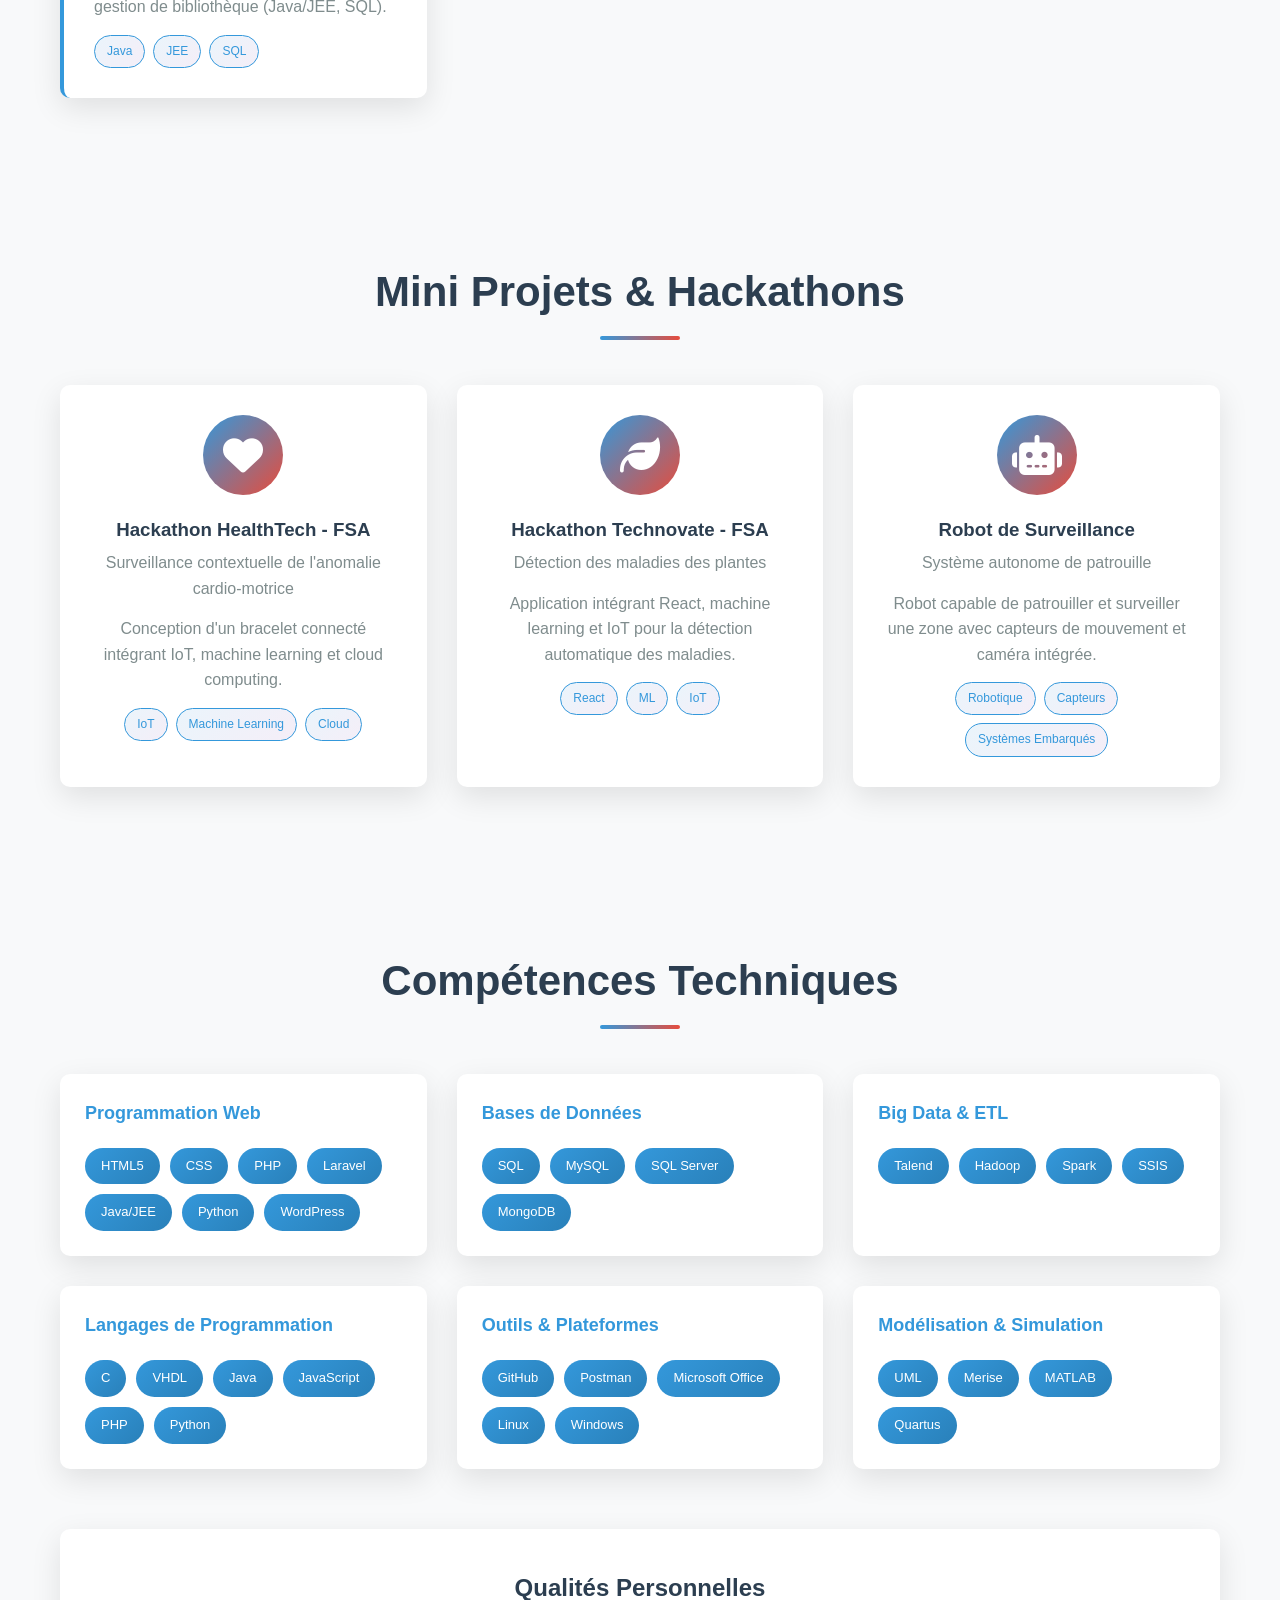
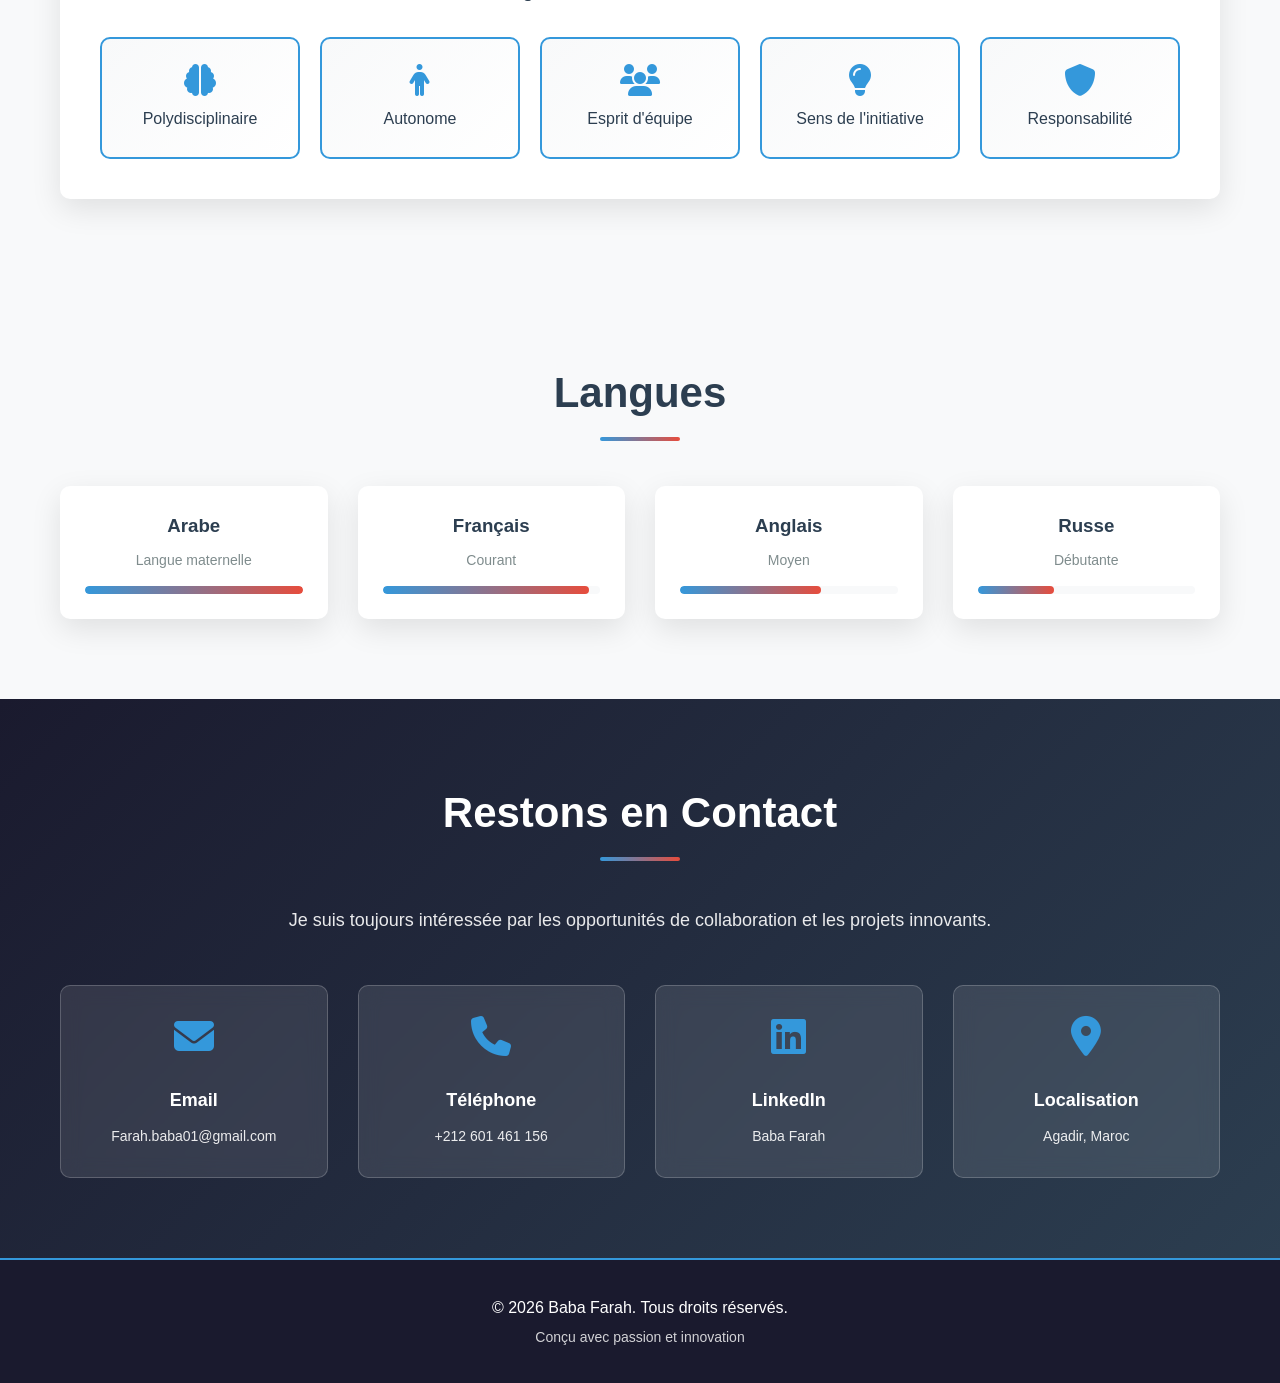
==== commit 330efff5: "Utiliser le bon fichier index.html sans Ingenierie" ====
--- a/index.html
+++ b/index.html
@@ -3,7 +3,7 @@
 <head>
     <meta charset="UTF-8">
     <meta name="viewport" content="width=device-width, initial-scale=1.0">
-    <title>Portfolio - Baba Farah | Ingénieure en Informatique</title>
+    <title>Portfolio - BABA FARAH | Étudiante en Master d'Excellence</title>
     <link rel="stylesheet" href="Portfolio.css">
     <link rel="stylesheet" href="https://cdnjs.cloudflare.com/ajax/libs/font-awesome/6.4.0/css/all.min.css">
     <script defer src="Portfolio.js"></script>
@@ -12,7 +12,7 @@
     <!-- Navigation -->
     <nav class="navbar">
         <div class="navbar-container">
-            <div class="logo">Baba Farah</div>
+            <div class="logo">BABA FARAH</div>
             <button class="menu-toggle" id="menuToggle">
                 <span></span>
                 <span></span>
@@ -34,11 +34,11 @@
     <header id="home" class="hero">
         <div class="hero-content">
             <div class="profile-image-container">
-                <img src="Picture.jpeg" alt="Photo de profil de Baba Farah" class="profile-circle">
-            </div>
-            <h1 class="fade-in">Baba Farah</h1>
-            <p class="subtitle fade-in">Ingénieure en Informatique et Systèmes Embarqués</p>
-            <p class="description fade-in">Étudiante en Master d'Excellence | Passionnée par l'Innovation Technologique</p>
+                <img src="Picture.jpeg" alt="Photo de profil de BABA FARAH" class="profile-circle">
+            </div>
+            <h1 class="fade-in">BABA FARAH</h1>
+            <p class="subtitle fade-in">Étudiante en Master d'Excellence</p>
+            <p class="description fade-in">Étudiante en dernière année de Master d'Excellence | Passionnée par l'Innovation Technologique</p>
             <div class="social-links fade-in">
                 <a href="mailto:Farah.baba01@gmail.com" class="social-icon" title="Email">
                     <i class="fas fa-envelope"></i>
@@ -60,7 +60,7 @@
             <h2 class="section-title">À propos de moi</h2>
             <div class="about-content">
                 <div class="about-text">
-                    <p>Je suis une ingénieure passionnée par les <strong>systèmes intelligents</strong> et les <strong>technologies émergentes</strong>. Actuellement en Master d'Excellence en Ingénierie Informatique et Systèmes Embarqués à l'Université Ibn Zohr, je combine expertise technique et curiosité pour créer des solutions innovantes.</p>
+                    <p>Je suis une étudiante passionnée par les <strong>systèmes intelligents</strong> et les <strong>technologies émergentes</strong>. Actuellement en dernière année du Master d'Excellence à l'Université Ibn Zohr, je combine expertise technique et curiosité pour créer des solutions innovantes.</p>
                     <p>Mon parcours me permet de maîtriser des domaines variés : du développement web avec Laravel à la conception de systèmes embarqués, en passant par le Big Data avec Hadoop et Spark.</p>
                     <div class="info-grid">
                         <div class="info-item">
@@ -88,14 +88,14 @@
             <div class="timeline">
                 <div class="timeline-item">
                     <div class="timeline-content">
-                        <h3>Master d'Excellence - Ingénierie Informatique et Systèmes Embarqués</h3>
+                        <h3>Master d'Excellence - Informatique et Systèmes Embarqués</h3>
                         <p class="institution">Université Ibn Zohr - FSA, Agadir</p>
                         <p class="date">2024 - 2026 (en cours)</p>
                     </div>
                 </div>
                 <div class="timeline-item">
                     <div class="timeline-content">
-                        <h3>Licence d'Excellence - Ingénierie Informatique et Systèmes Embarqués</h3>
+                        <h3>Licence d'Excellence - Informatique et Systèmes Embarqués</h3>
                         <p class="institution">Université Ibn Zohr - FSA, Agadir</p>
                         <p class="date">2023 - 2024</p>
                     </div>
@@ -401,7 +401,7 @@
     <footer class="footer">
         <div class="container">
             <p>&copy; 2026 Baba Farah. Tous droits réservés.</p>
-            <p class="footer-subtitle">Conçu avec amour et passion pour la technologie</p>
+            <p class="footer-subtitle">Conçu avec passion et innovation</p>
         </div>
     </footer>
 
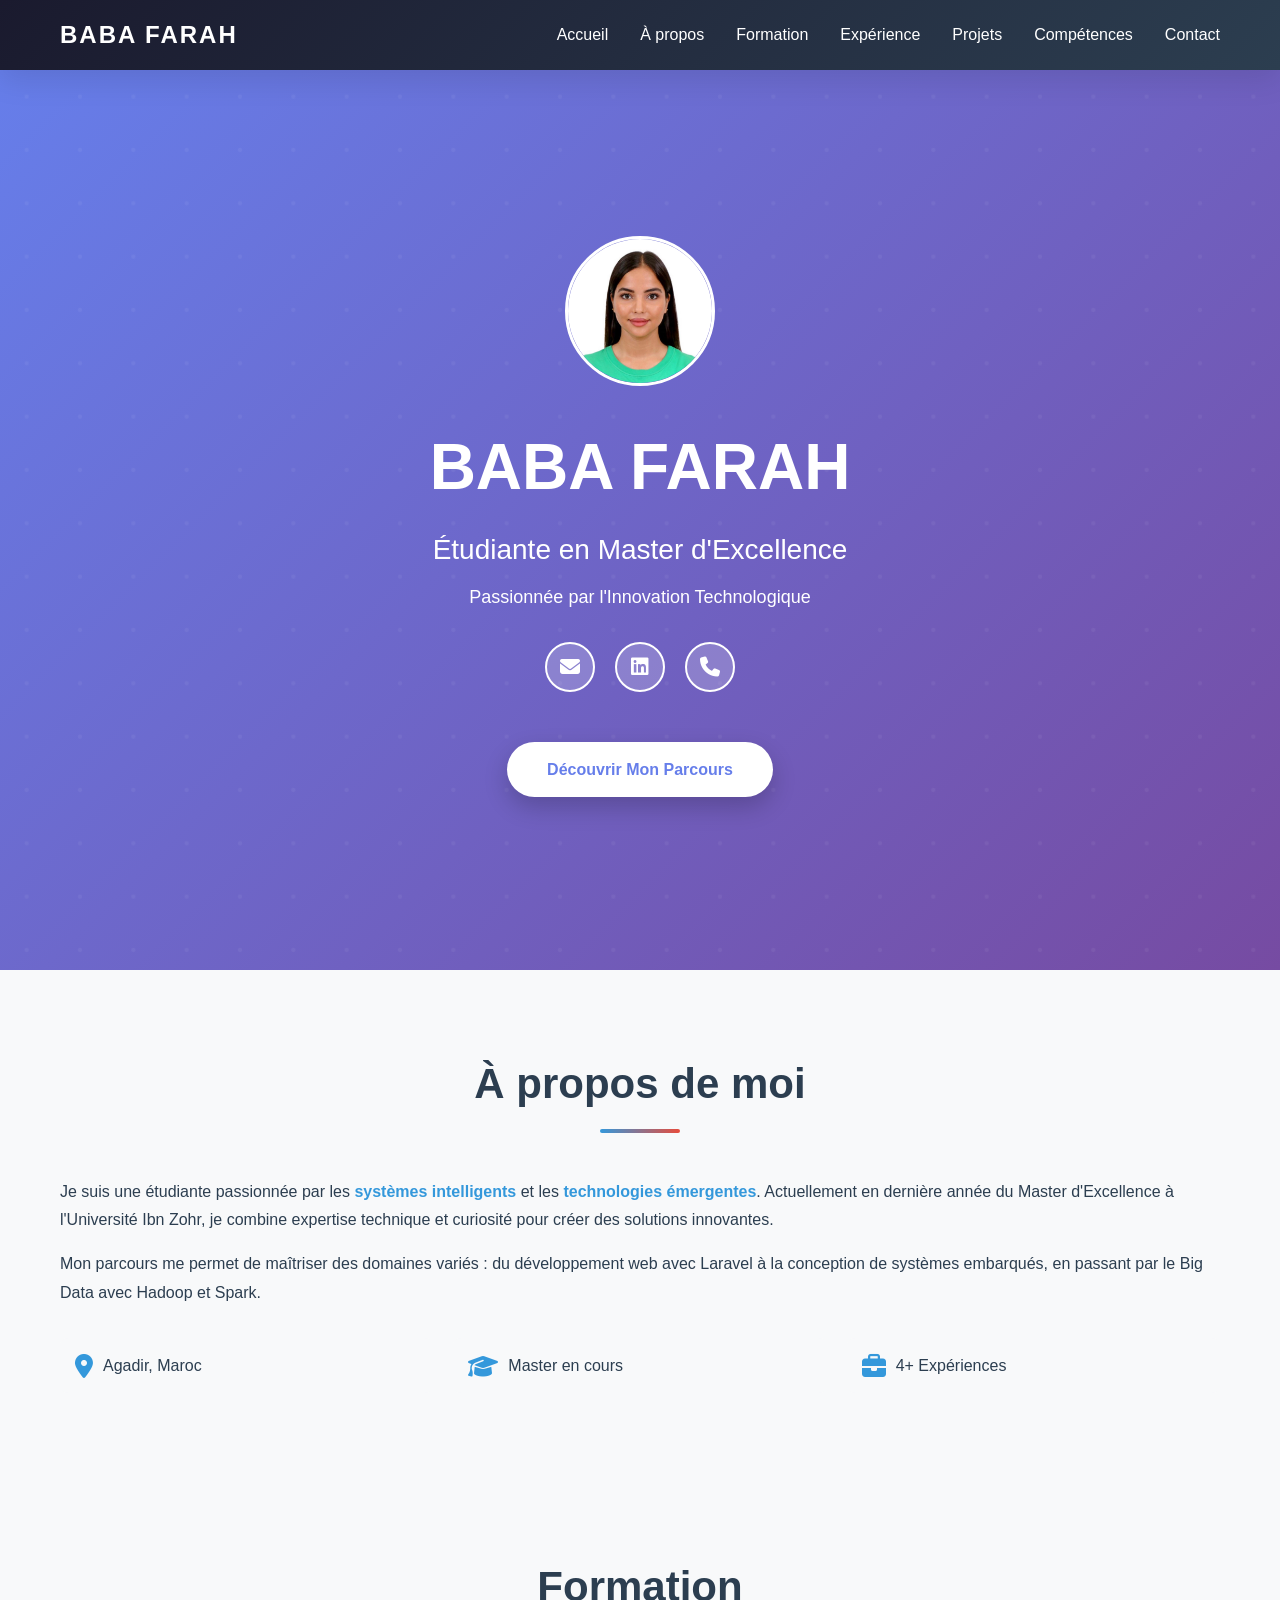
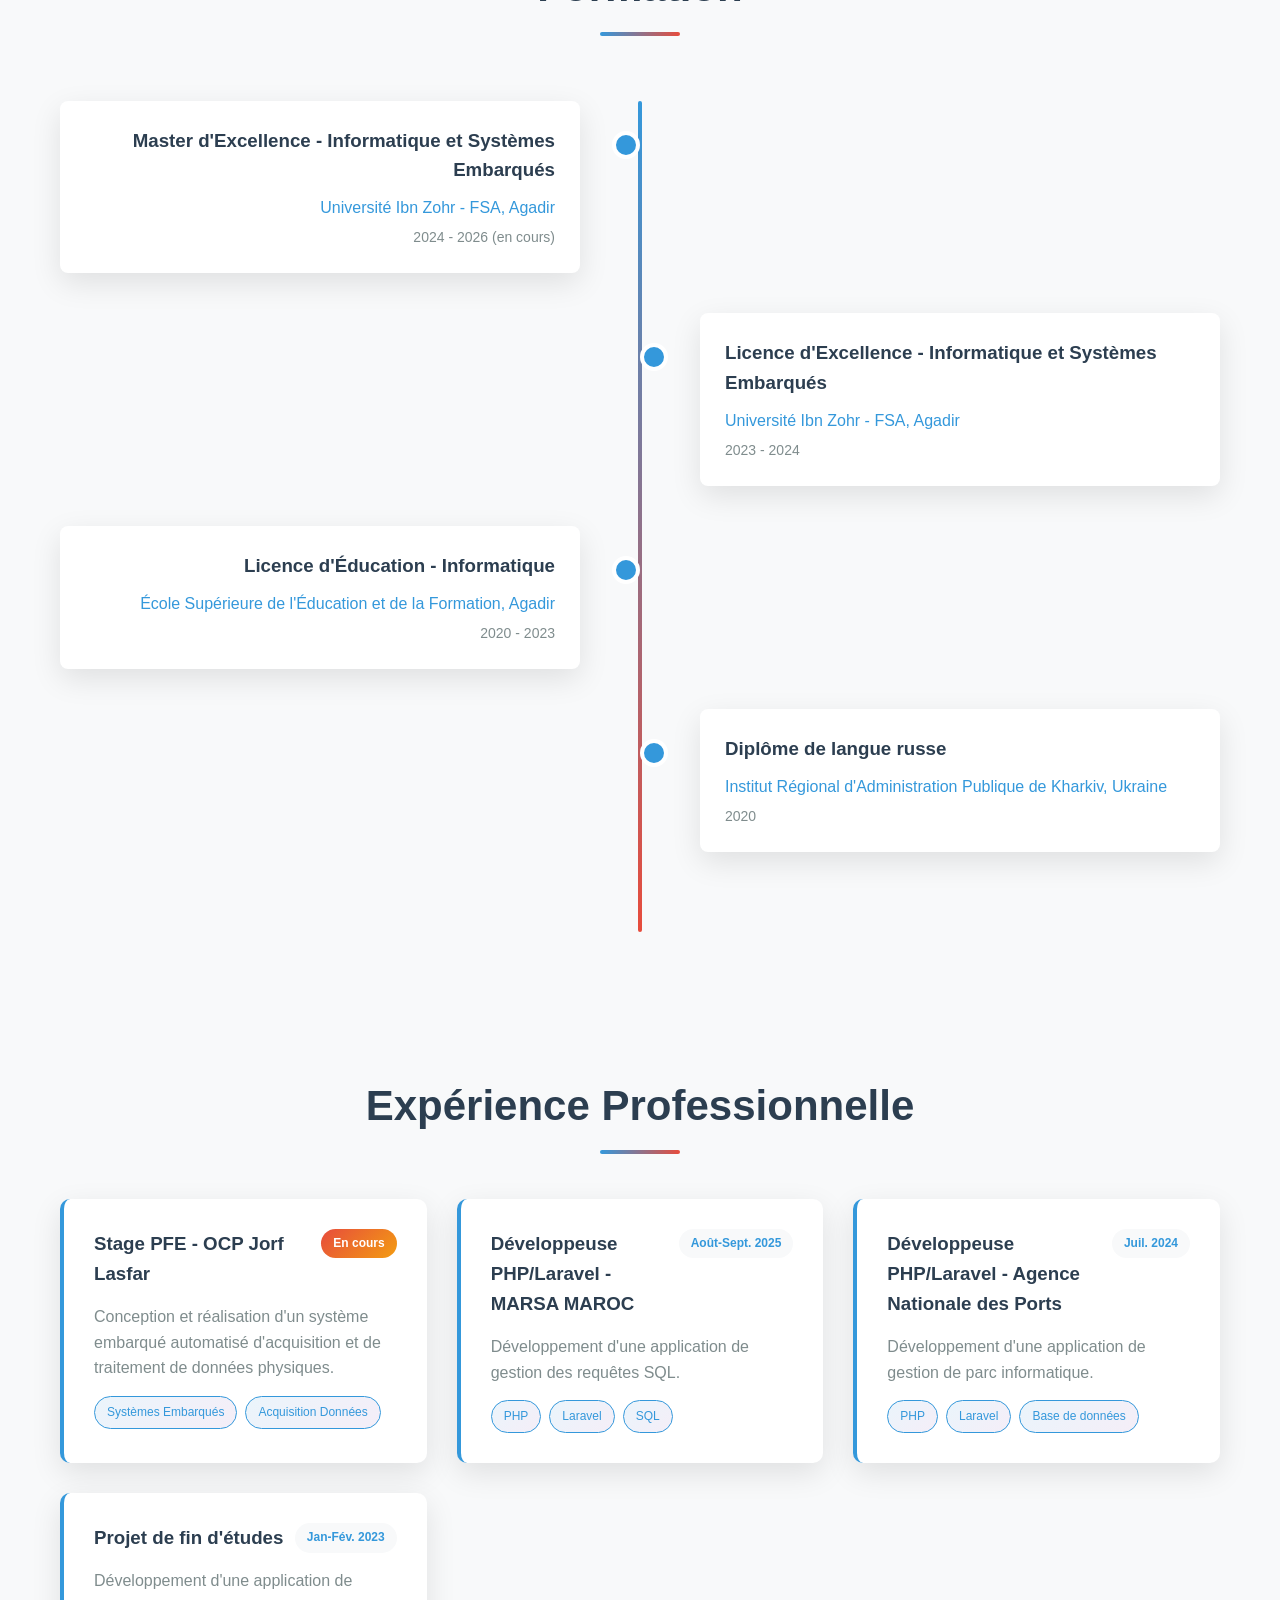
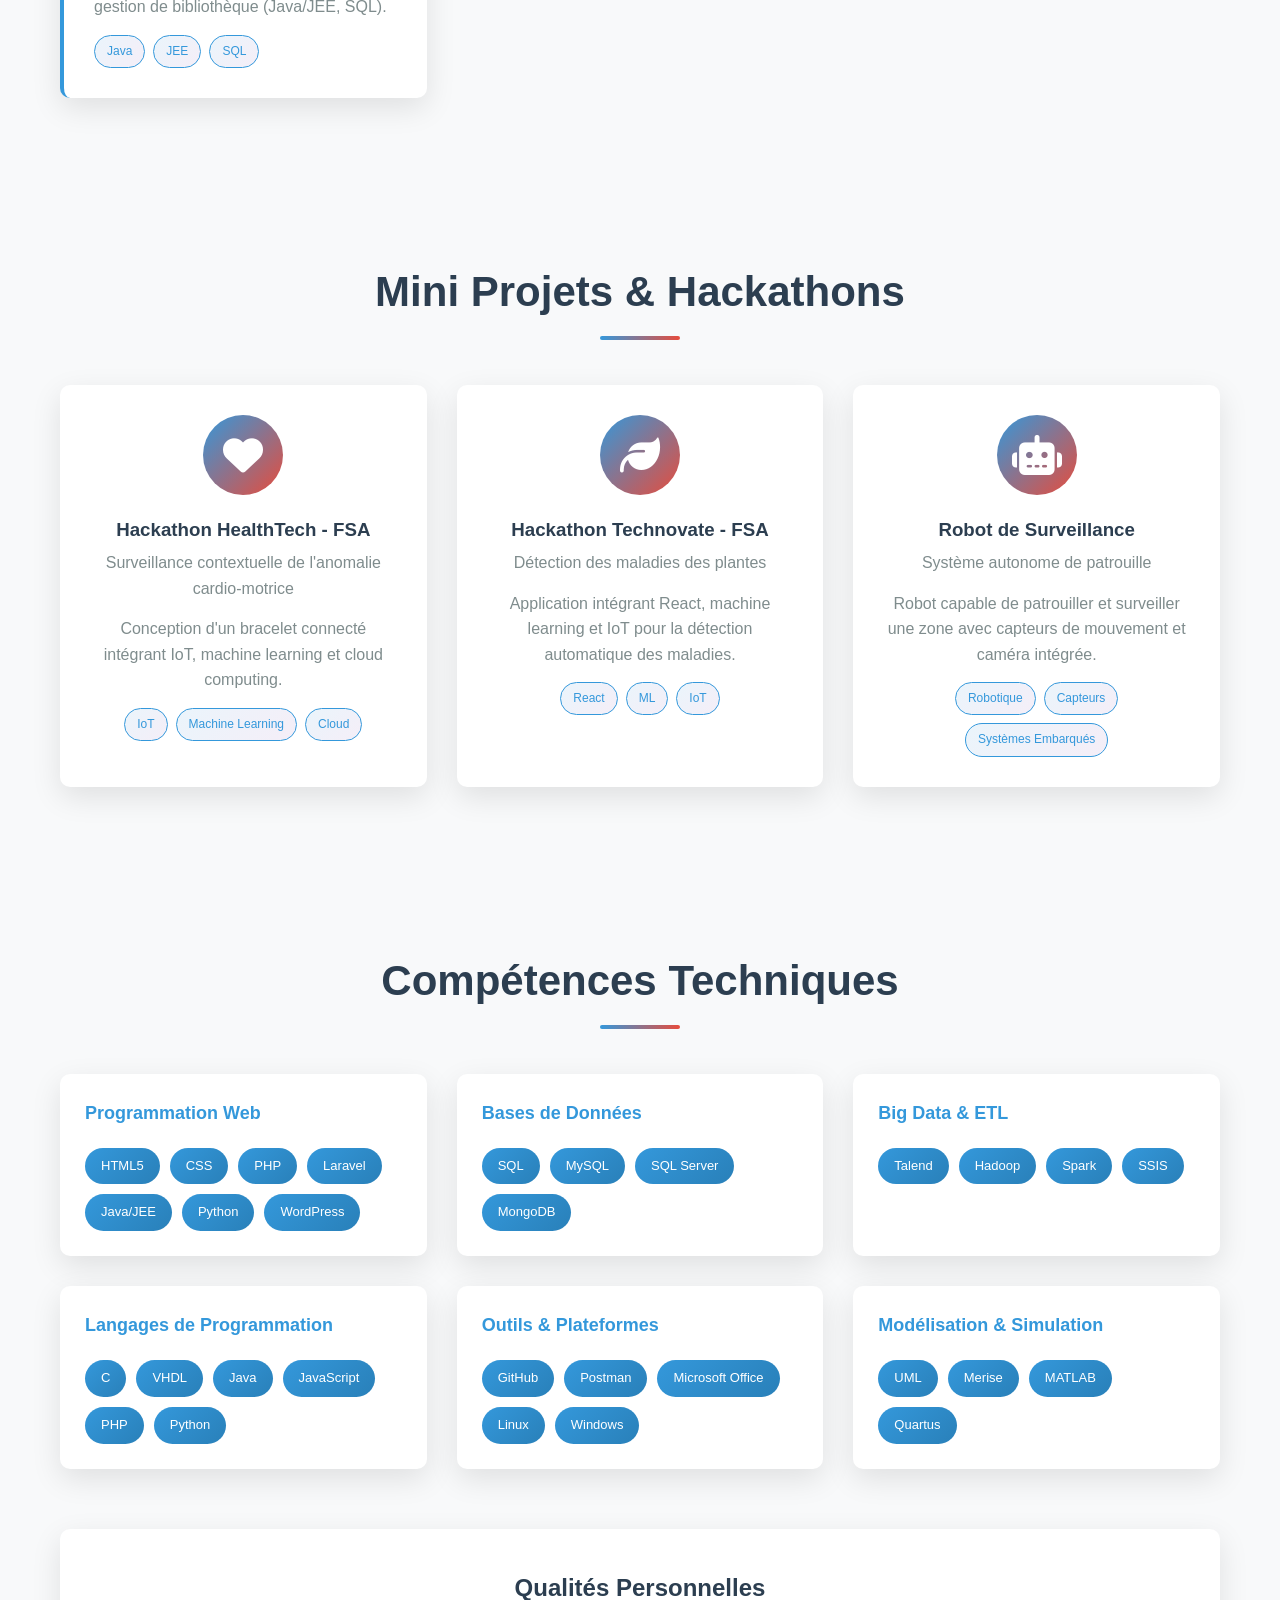
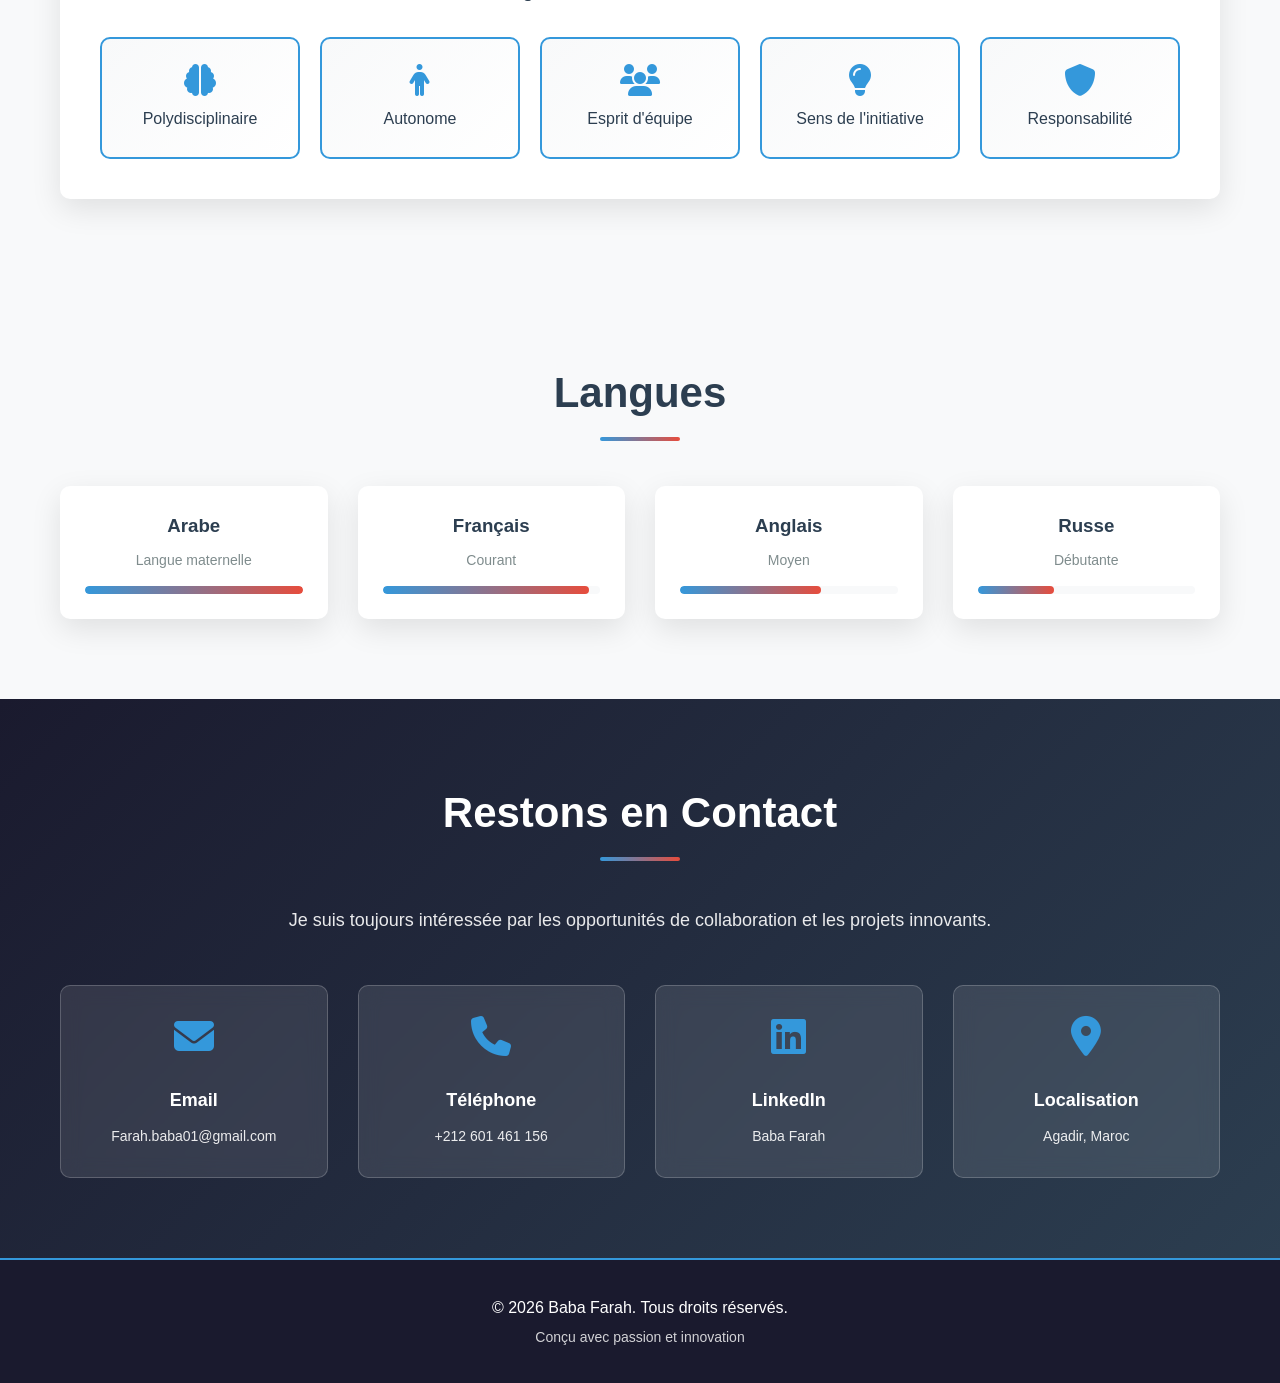
==== commit 9736abfb: "Supprimer la redondance dans le sous-titre du hero" ====
--- a/index.html
+++ b/index.html
@@ -38,7 +38,7 @@
             </div>
             <h1 class="fade-in">BABA FARAH</h1>
             <p class="subtitle fade-in">Étudiante en Master d'Excellence</p>
-            <p class="description fade-in">Étudiante en dernière année de Master d'Excellence | Passionnée par l'Innovation Technologique</p>
+            <p class="description fade-in">Passionnée par l'Innovation Technologique</p>
             <div class="social-links fade-in">
                 <a href="mailto:Farah.baba01@gmail.com" class="social-icon" title="Email">
                     <i class="fas fa-envelope"></i>
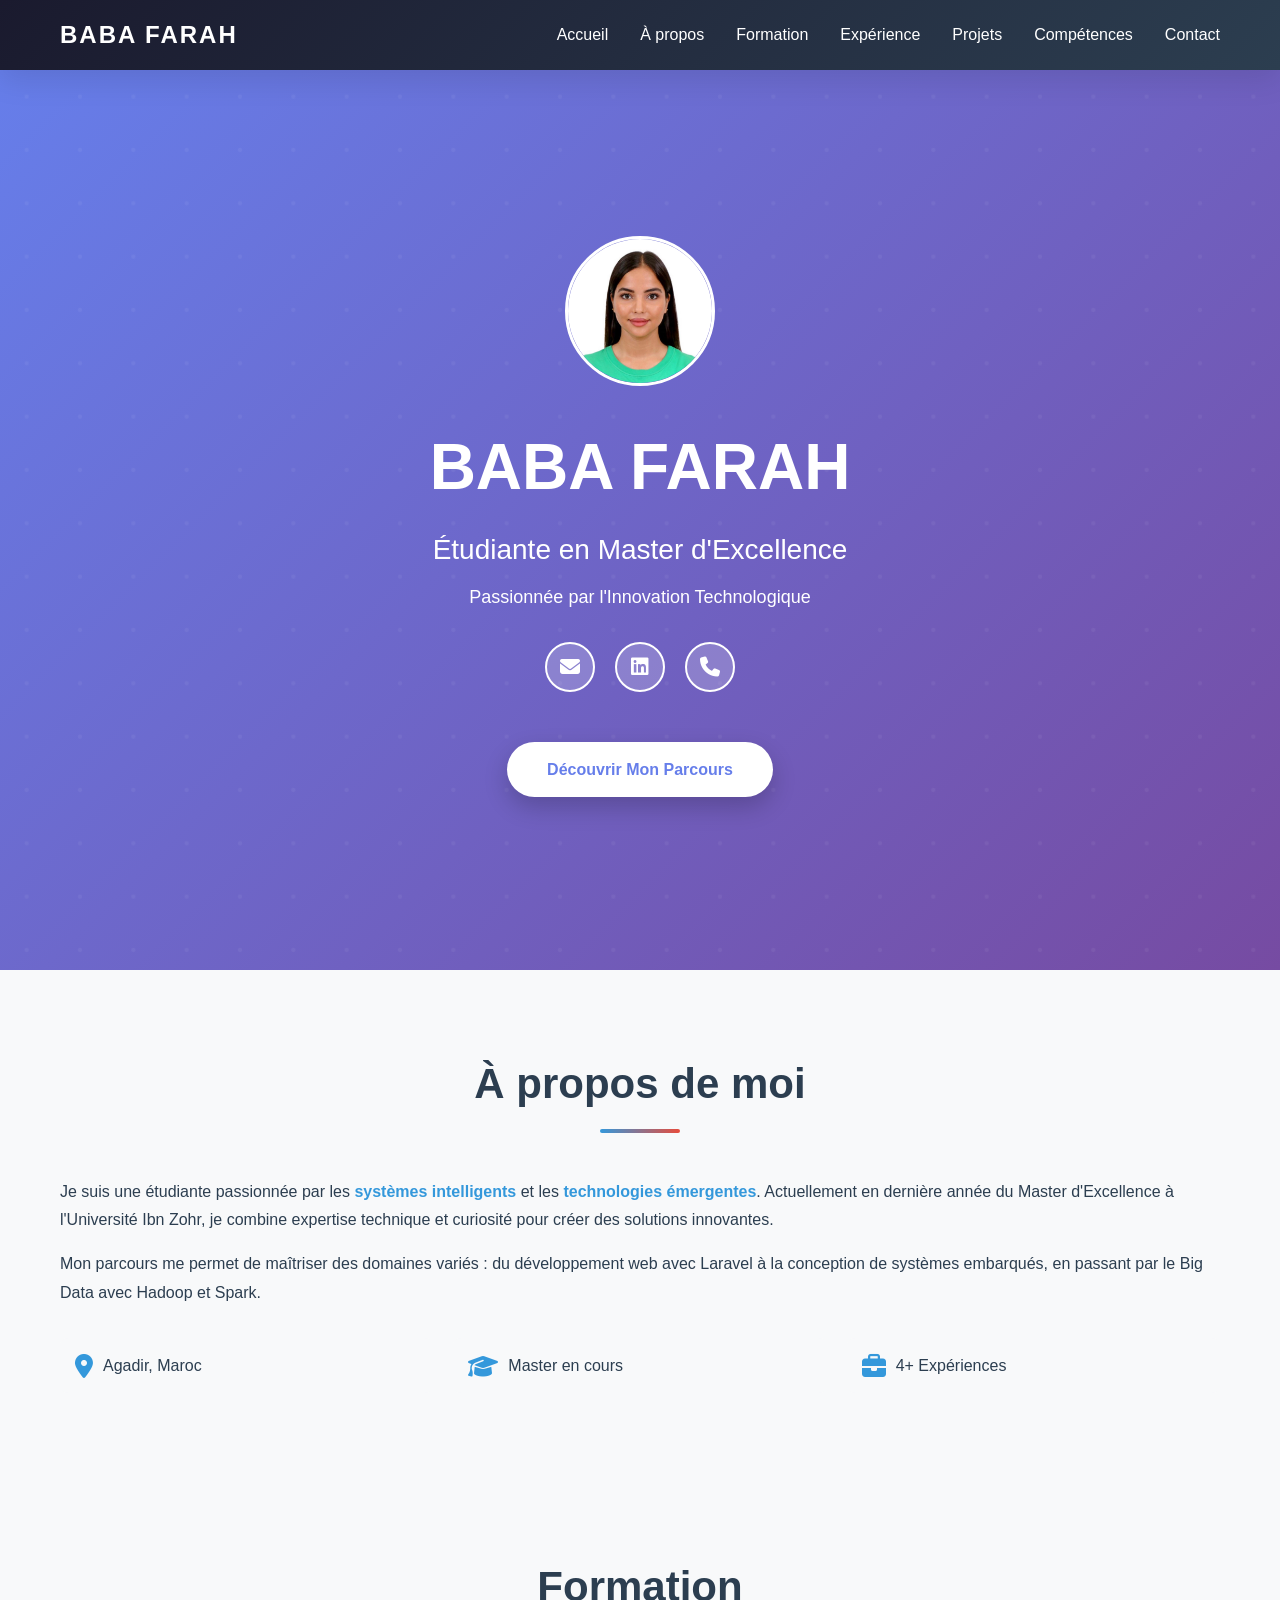
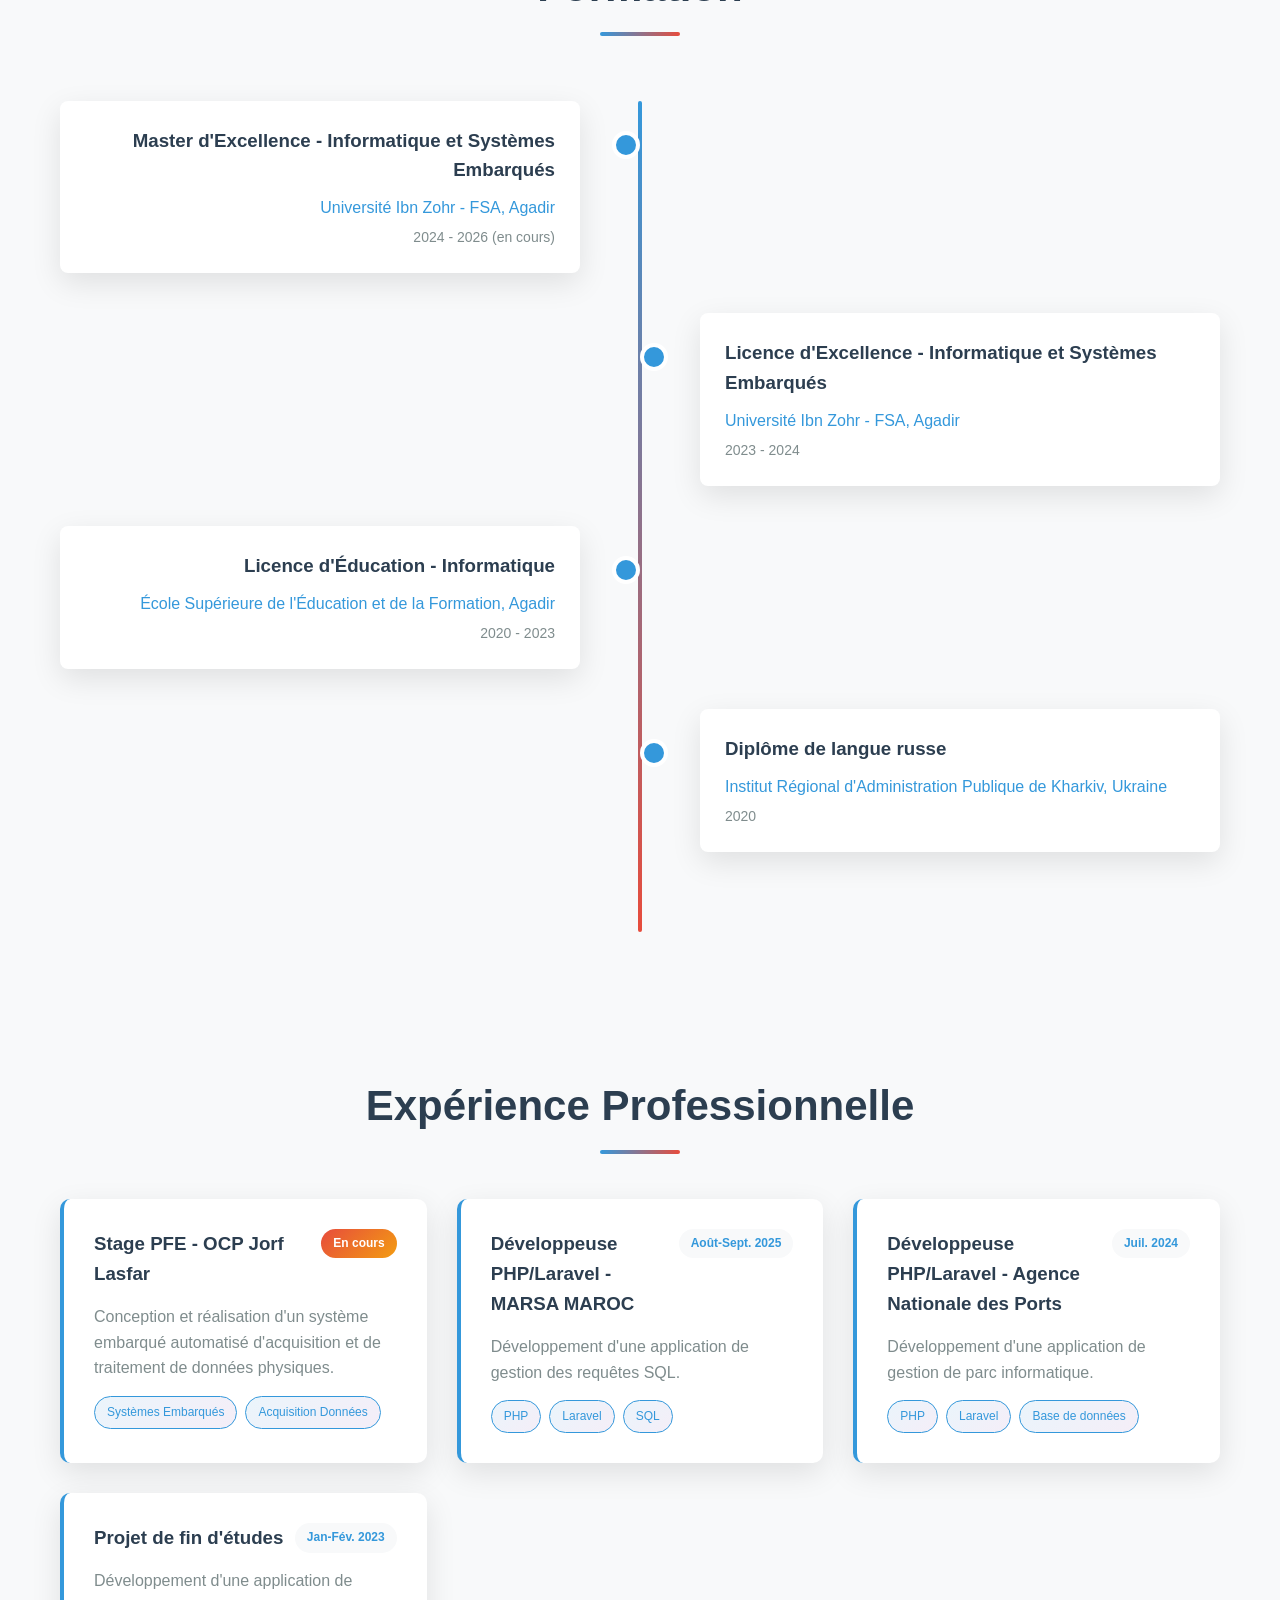
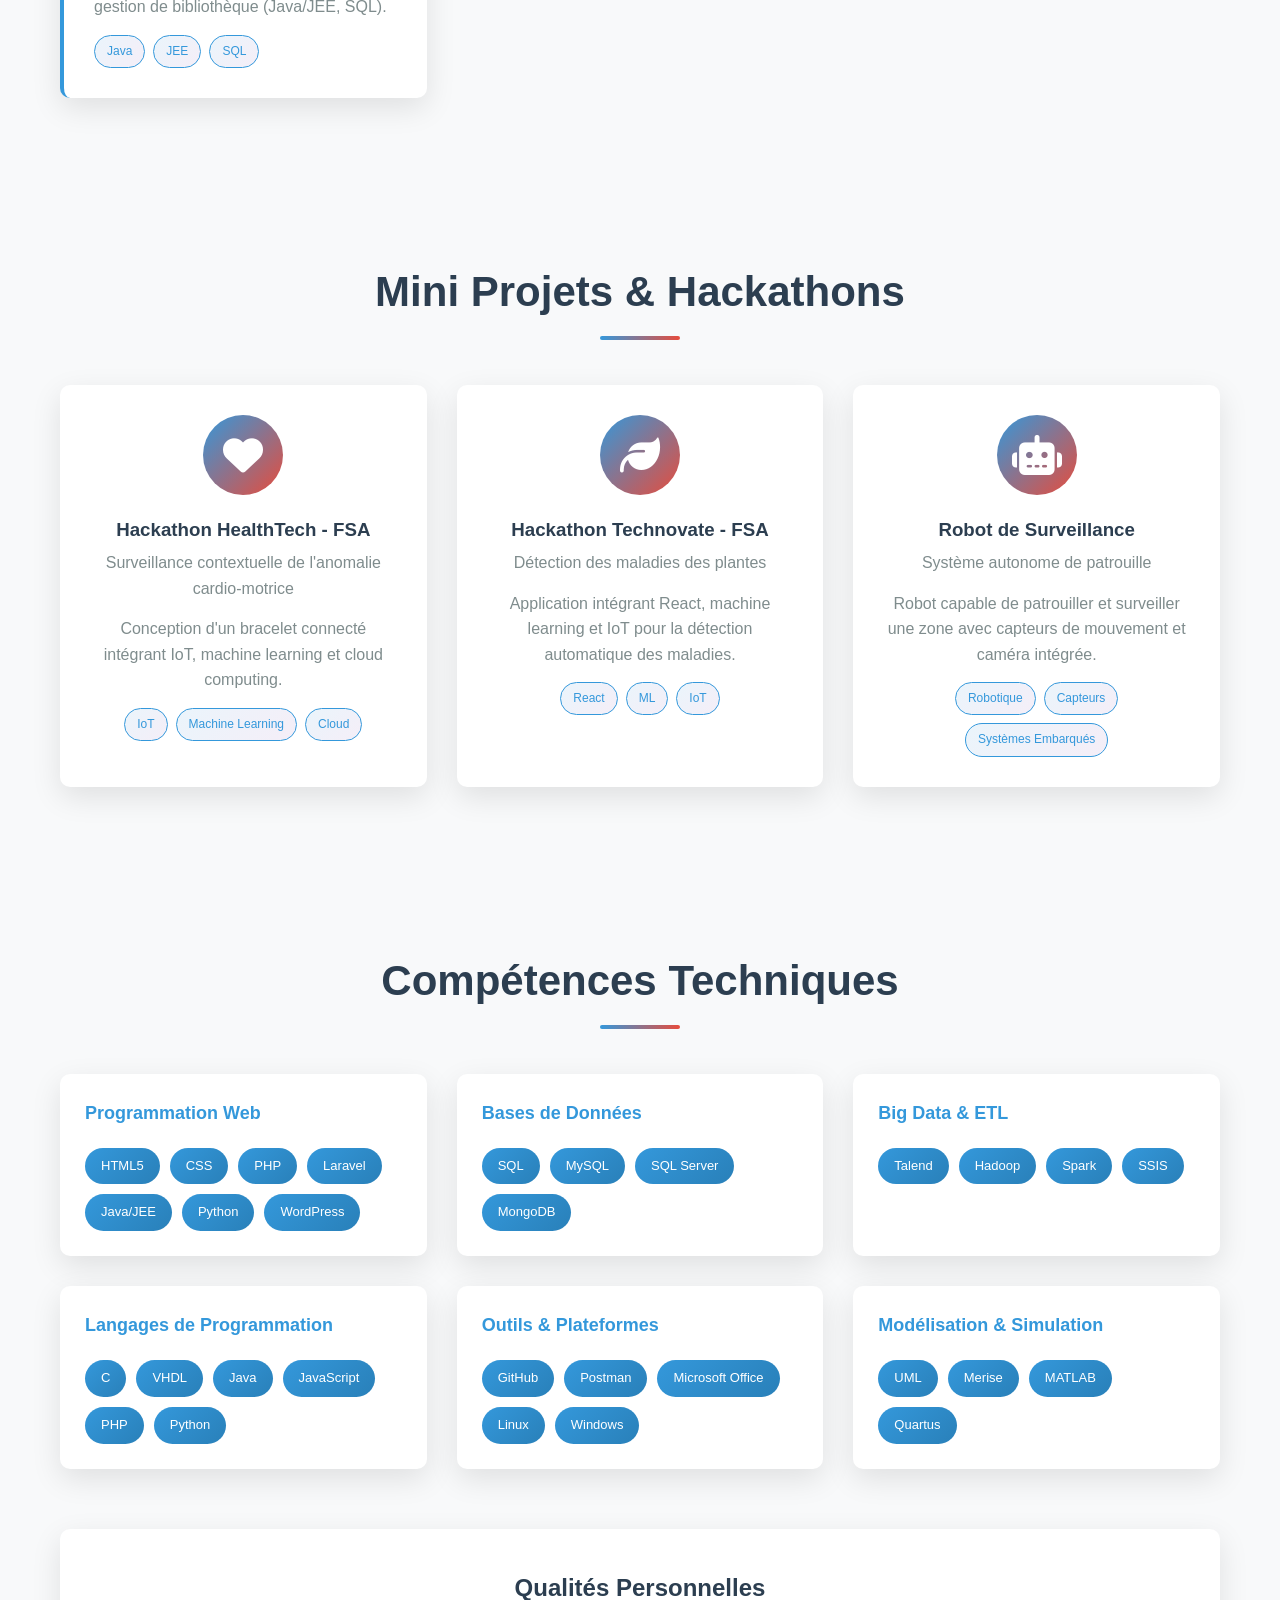
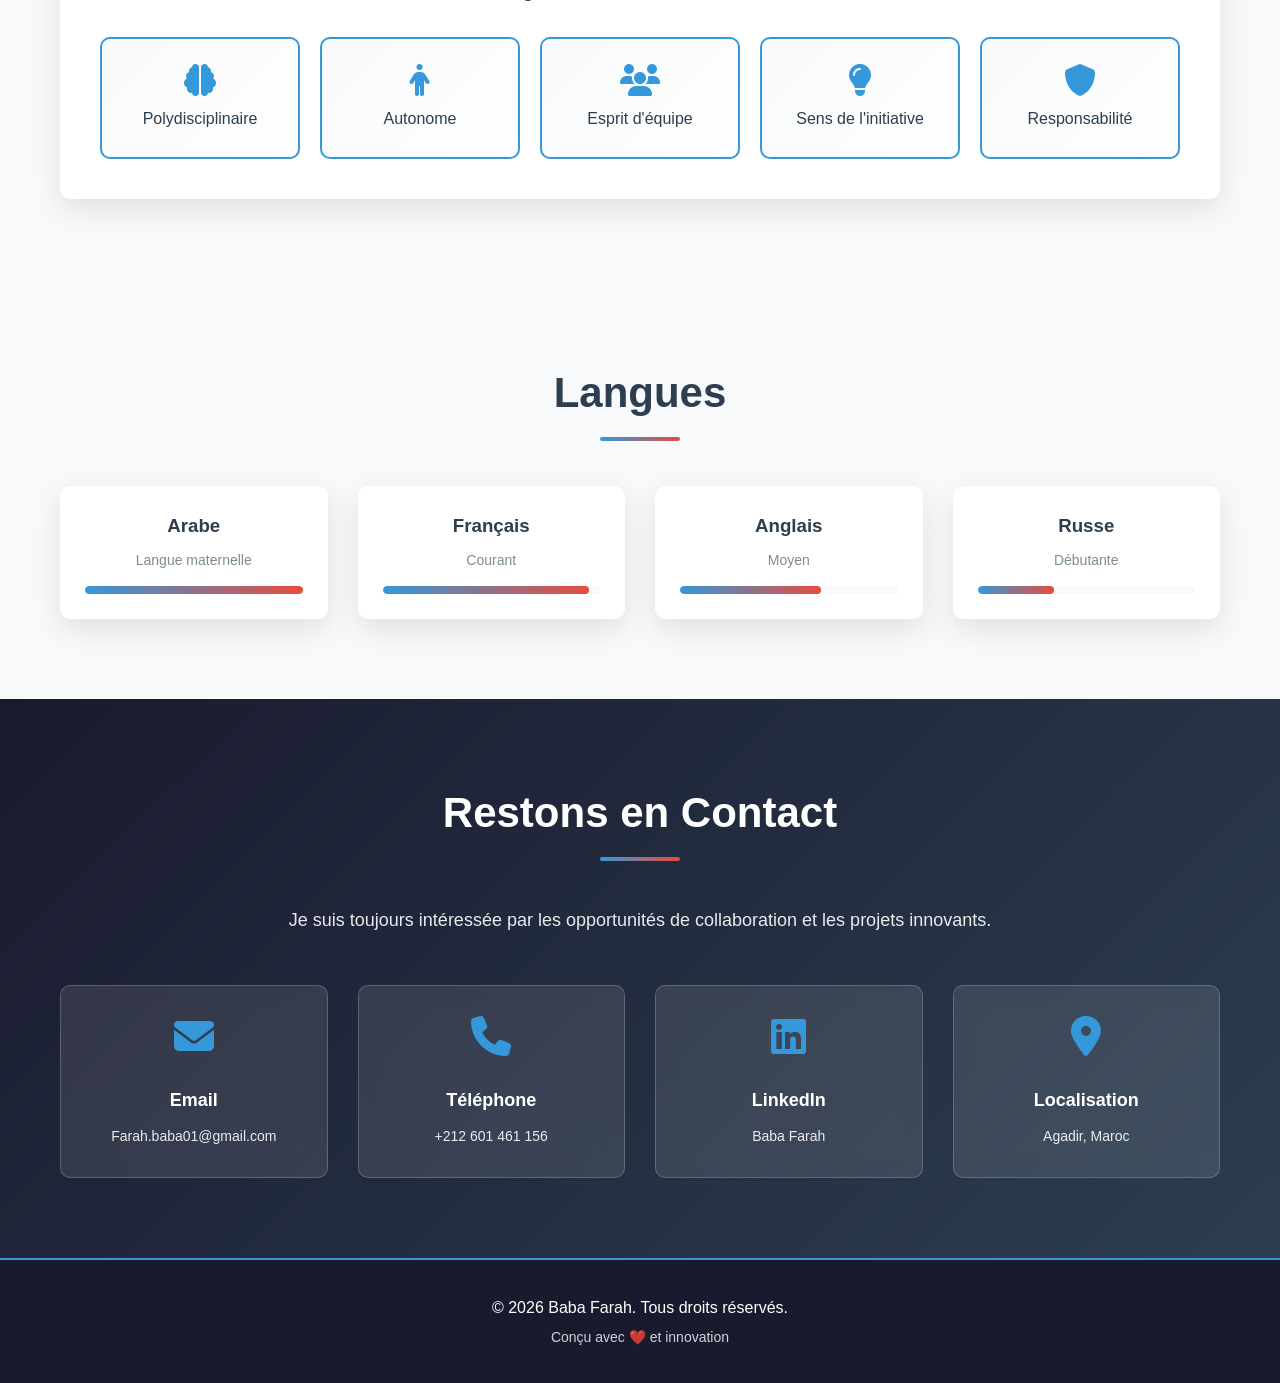
==== commit e7a05417: "Force redeploy GitHub Pages cache" ====
--- a/index.html
+++ b/index.html
@@ -401,7 +401,7 @@
     <footer class="footer">
         <div class="container">
             <p>&copy; 2026 Baba Farah. Tous droits réservés.</p>
-            <p class="footer-subtitle">Conçu avec passion et innovation</p>
+            <p class="footer-subtitle">Conçu avec ❤️ et innovation</p>
         </div>
     </footer>
 
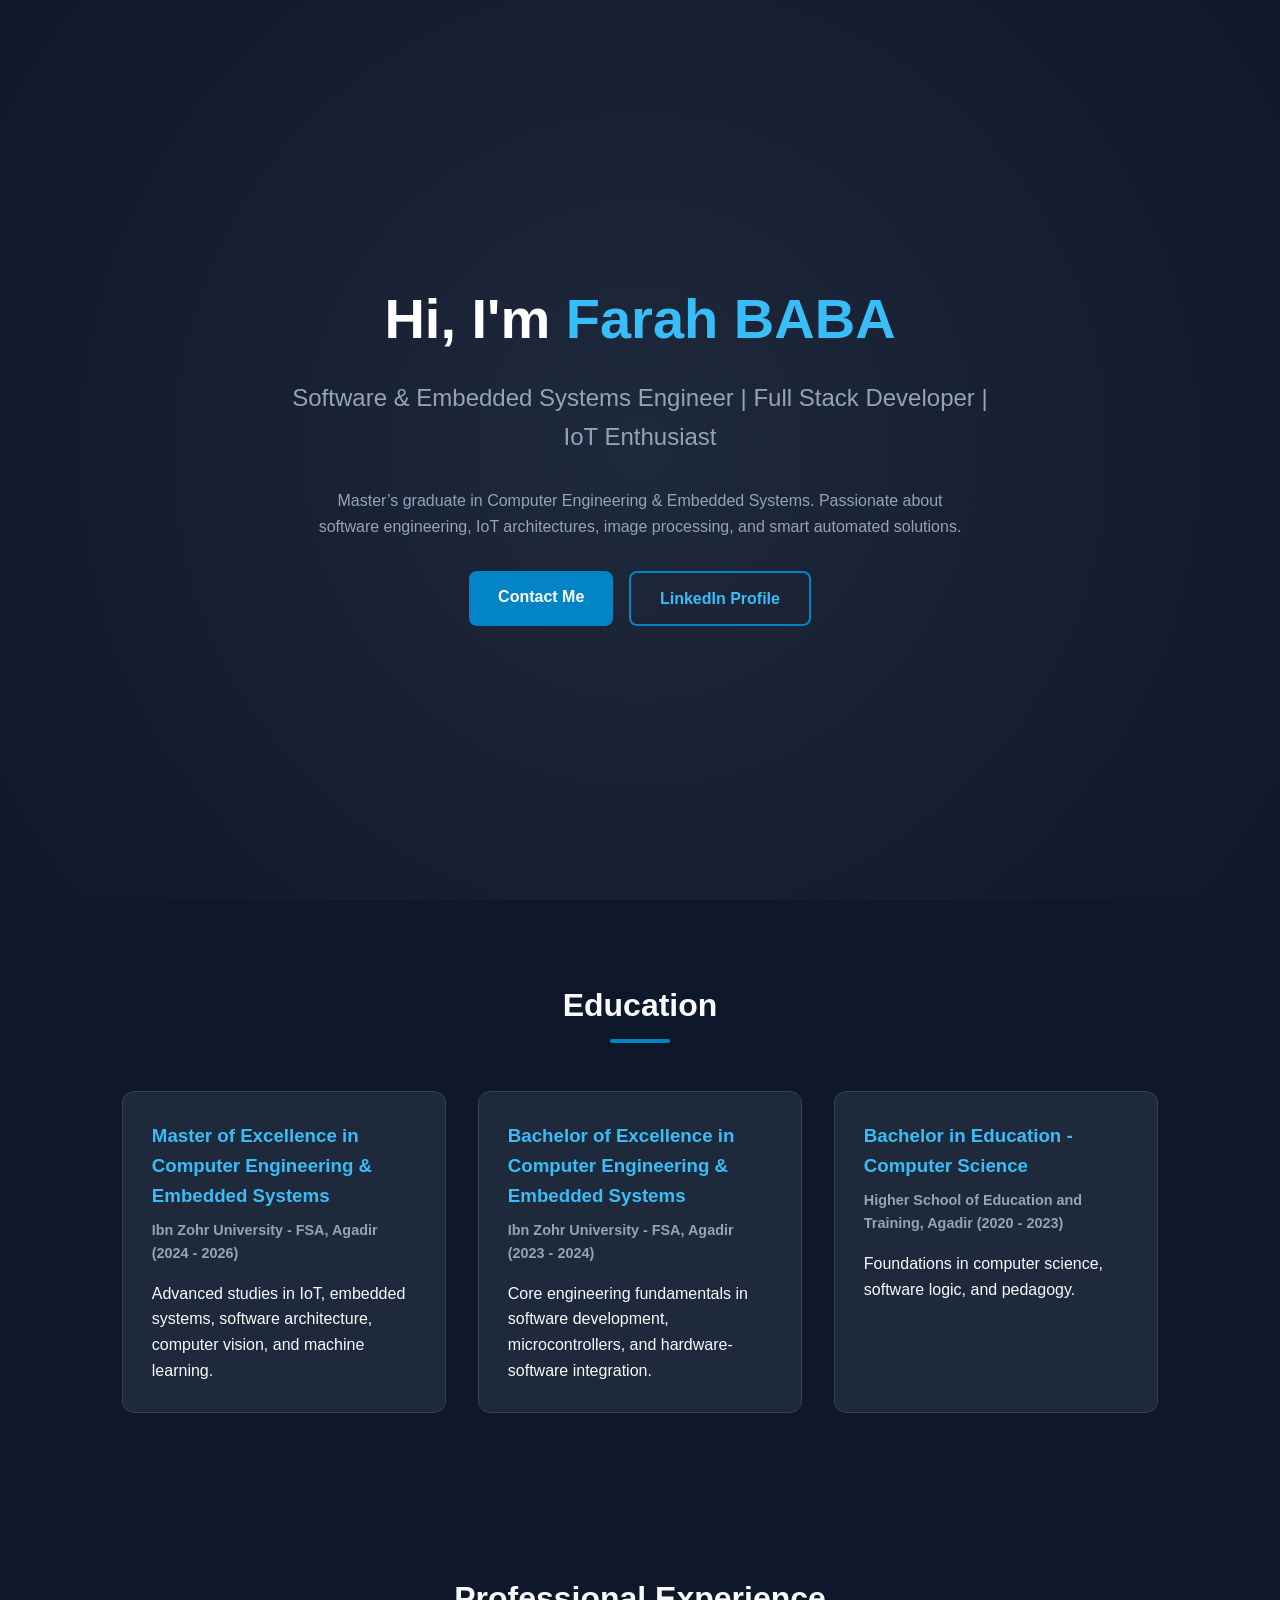
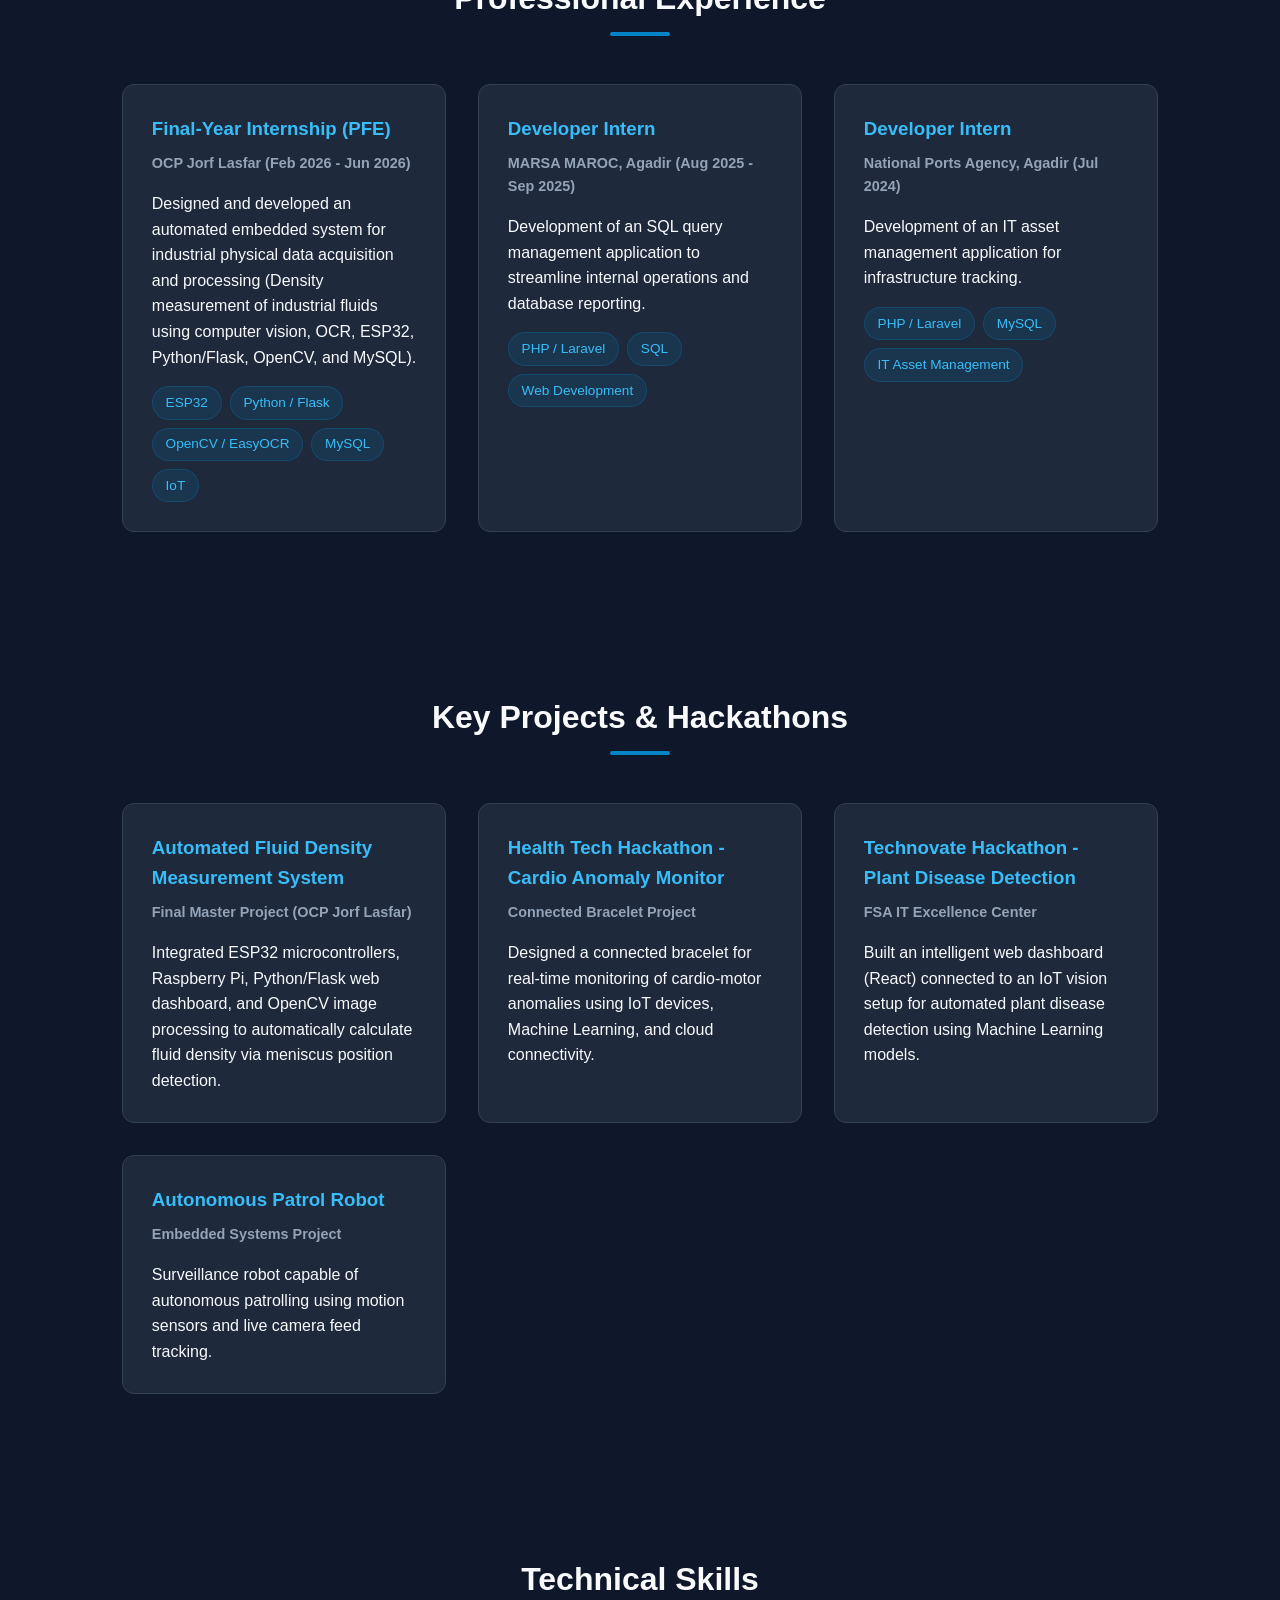
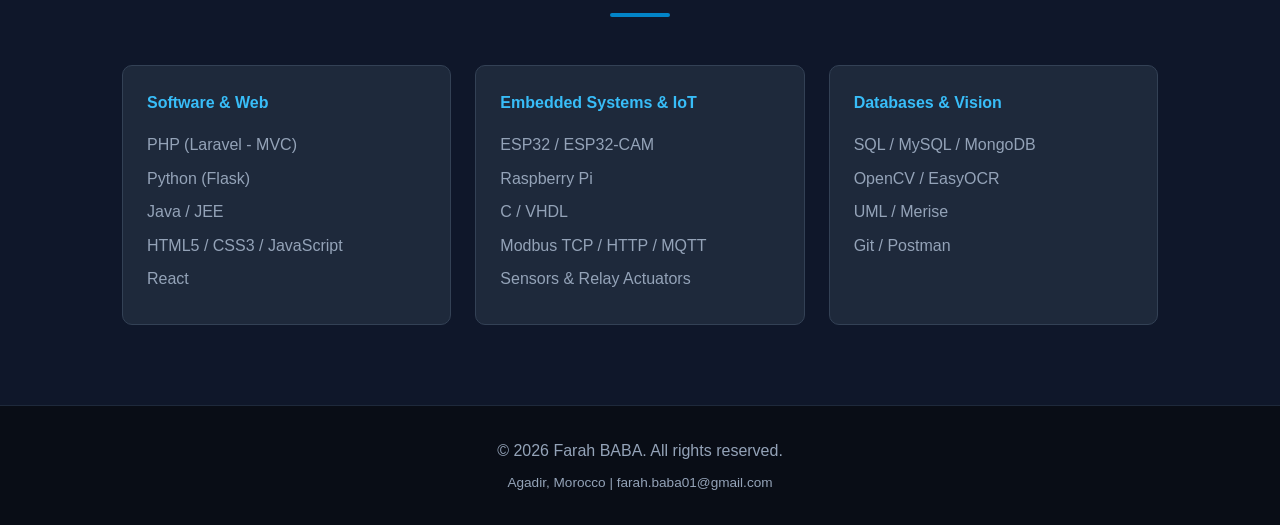
==== commit d25d699f: "Revise HTML structure and styling for portfolio Updated the language attribute, title, and meta tags" ====
--- a/index.html
+++ b/index.html
@@ -1,409 +1,340 @@
 <!DOCTYPE html>
-<html lang="fr">
+<html lang="en">
 <head>
     <meta charset="UTF-8">
     <meta name="viewport" content="width=device-width, initial-scale=1.0">
-    <title>Portfolio - BABA FARAH | Étudiante en Master d'Excellence</title>
-    <link rel="stylesheet" href="Portfolio.css">
-    <link rel="stylesheet" href="https://cdnjs.cloudflare.com/ajax/libs/font-awesome/6.4.0/css/all.min.css">
-    <script defer src="Portfolio.js"></script>
+    <title>Farah BABA | Software & Embedded Systems Engineer</title>
+    <style>
+        :root {
+            --primary: #0284c7;
+            --primary-dark: #0369a1;
+            --bg-dark: #0f172a;
+            --bg-card: #1e293b;
+            --text-main: #f8fafc;
+            --text-muted: #94a3b8;
+            --accent: #38bdf8;
+        }
+
+        * {
+            margin: 0;
+            padding: 0;
+            box-sizing: border-box;
+            font-family: 'Segoe UI', Tahoma, Geneva, Verdana, sans-serif;
+        }
+
+        body {
+            background-color: var(--bg-dark);
+            color: var(--text-main);
+            line-height: 1.6;
+        }
+
+        header {
+            min-height: 100vh;
+            display: flex;
+            flex-direction: column;
+            justify-content: center;
+            align-items: center;
+            text-align: center;
+            padding: 2rem;
+            background: radial-gradient(circle at center, #1e293b 0%, #0f172a 100%);
+        }
+
+        h1 {
+            font-size: 3.5rem;
+            margin-bottom: 1rem;
+            color: #ffffff;
+        }
+
+        h1 span {
+            color: var(--accent);
+        }
+
+        .subtitle {
+            font-size: 1.5rem;
+            color: var(--text-muted);
+            margin-bottom: 2rem;
+            max-width: 700px;
+        }
+
+        .btn-group {
+            display: flex;
+            gap: 1rem;
+        }
+
+        .btn {
+            padding: 0.8rem 1.8rem;
+            border-radius: 8px;
+            text-decoration: none;
+            font-weight: 600;
+            transition: all 0.3s ease;
+        }
+
+        .btn-primary {
+            background-color: var(--primary);
+            color: white;
+        }
+
+        .btn-primary:hover {
+            background-color: var(--primary-dark);
+            transform: translateY(-2px);
+        }
+
+        .btn-outline {
+            border: 2px solid var(--primary);
+            color: var(--accent);
+        }
+
+        .btn-outline:hover {
+            background-color: var(--primary);
+            color: white;
+            transform: translateY(-2px);
+        }
+
+        section {
+            padding: 5rem 2rem;
+            max-width: 1100px;
+            margin: 0 auto;
+        }
+
+        .section-title {
+            font-size: 2rem;
+            margin-bottom: 3rem;
+            text-align: center;
+            position: relative;
+        }
+
+        .section-title::after {
+            content: '';
+            display: block;
+            width: 60px;
+            height: 4px;
+            background: var(--primary);
+            margin: 0.5rem auto 0;
+            border-radius: 2px;
+        }
+
+        .grid {
+            display: grid;
+            grid-template-columns: repeat(auto-fit, minmax(300px, 1fr));
+            gap: 2rem;
+        }
+
+        .card {
+            background: var(--bg-card);
+            border-radius: 12px;
+            padding: 1.8rem;
+            border: 1px solid #334155;
+            transition: transform 0.3s ease;
+        }
+
+        .card:hover {
+            transform: translateY(-5px);
+        }
+
+        .card h3 {
+            color: var(--accent);
+            margin-bottom: 0.5rem;
+        }
+
+        .card .company {
+            font-size: 0.9rem;
+            color: var(--text-muted);
+            margin-bottom: 1rem;
+            font-weight: 600;
+        }
+
+        .tag-container {
+            display: flex;
+            flex-wrap: wrap;
+            gap: 0.5rem;
+            margin-top: 1rem;
+        }
+
+        .tag {
+            background: #0284c722;
+            color: var(--accent);
+            padding: 0.3rem 0.8rem;
+            border-radius: 20px;
+            font-size: 0.85rem;
+            border: 1px solid #0284c744;
+        }
+
+        .skills-grid {
+            display: grid;
+            grid-template-columns: repeat(auto-fit, minmax(220px, 1fr));
+            gap: 1.5rem;
+        }
+
+        .skill-box {
+            background: var(--bg-card);
+            padding: 1.5rem;
+            border-radius: 10px;
+            border: 1px solid #334155;
+        }
+
+        .skill-box h4 {
+            color: var(--accent);
+            margin-bottom: 1rem;
+        }
+
+        .skill-box ul {
+            list-style: none;
+        }
+
+        .skill-box li {
+            margin-bottom: 0.5rem;
+            color: var(--text-muted);
+        }
+
+        footer {
+            text-align: center;
+            padding: 2rem;
+            background: #090d16;
+            color: var(--text-muted);
+            border-top: 1px solid #1e293b;
+        }
+    </style>
 </head>
 <body>
-    <!-- Navigation -->
-    <nav class="navbar">
-        <div class="navbar-container">
-            <div class="logo">BABA FARAH</div>
-            <button class="menu-toggle" id="menuToggle">
-                <span></span>
-                <span></span>
-                <span></span>
-            </button>
-            <ul class="nav-menu" id="navMenu">
-                <li><a href="#home">Accueil</a></li>
-                <li><a href="#about">À propos</a></li>
-                <li><a href="#formation">Formation</a></li>
-                <li><a href="#experience">Expérience</a></li>
-                <li><a href="#projects">Projets</a></li>
-                <li><a href="#skills">Compétences</a></li>
-                <li><a href="#contact">Contact</a></li>
-            </ul>
-        </div>
-    </nav>
-
-    <!-- Hero Section -->
-    <header id="home" class="hero">
-        <div class="hero-content">
-            <div class="profile-image-container">
-                <img src="Picture.jpeg" alt="Photo de profil de BABA FARAH" class="profile-circle">
-            </div>
-            <h1 class="fade-in">BABA FARAH</h1>
-            <p class="subtitle fade-in">Étudiante en Master d'Excellence</p>
-            <p class="description fade-in">Passionnée par l'Innovation Technologique</p>
-            <div class="social-links fade-in">
-                <a href="mailto:Farah.baba01@gmail.com" class="social-icon" title="Email">
-                    <i class="fas fa-envelope"></i>
-                </a>
-                <a href="https://www.linkedin.com/in/farah-baba-367b7b30b/" target="_blank" class="social-icon" title="LinkedIn">
-                    <i class="fab fa-linkedin"></i>
-                </a>
-                <a href="tel:+212601461156" class="social-icon" title="Téléphone">
-                    <i class="fas fa-phone"></i>
-                </a>
-            </div>
-            <a href="#about" class="cta-button">Découvrir Mon Parcours</a>
+
+    <header>
+        <h1>Hi, I'm <span>Farah BABA</span></h1>
+        <p class="subtitle">Software & Embedded Systems Engineer | Full Stack Developer | IoT Enthusiast</p>
+        <p style="color: var(--text-muted); max-width: 650px; margin-bottom: 2rem;">
+            Master’s graduate in Computer Engineering & Embedded Systems. Passionate about software engineering, IoT architectures, image processing, and smart automated solutions.
+        </p>
+        <div class="btn-group">
+            <a href="mailto:farah.baba01@gmail.com" class="btn btn-primary">Contact Me</a>
+            <a href="https://www.linkedin.com/in/farah-baba-367b7b30b/" target="_blank" class="btn btn-outline">LinkedIn Profile</a>
         </div>
     </header>
 
-    <!-- À propos de moi -->
-    <section id="about" class="section">
-        <div class="container">
-            <h2 class="section-title">À propos de moi</h2>
-            <div class="about-content">
-                <div class="about-text">
-                    <p>Je suis une étudiante passionnée par les <strong>systèmes intelligents</strong> et les <strong>technologies émergentes</strong>. Actuellement en dernière année du Master d'Excellence à l'Université Ibn Zohr, je combine expertise technique et curiosité pour créer des solutions innovantes.</p>
-                    <p>Mon parcours me permet de maîtriser des domaines variés : du développement web avec Laravel à la conception de systèmes embarqués, en passant par le Big Data avec Hadoop et Spark.</p>
-                    <div class="info-grid">
-                        <div class="info-item">
-                            <i class="fas fa-location-dot"></i>
-                            <span>Agadir, Maroc</span>
-                        </div>
-                        <div class="info-item">
-                            <i class="fas fa-graduation-cap"></i>
-                            <span>Master en cours</span>
-                        </div>
-                        <div class="info-item">
-                            <i class="fas fa-briefcase"></i>
-                            <span>4+ Expériences</span>
-                        </div>
-                    </div>
+    <section id="education">
+        <h2 class="section-title">Education</h2>
+        <div class="grid">
+            <div class="card">
+                <h3>Master of Excellence in Computer Engineering & Embedded Systems</h3>
+                <p class="company">Ibn Zohr University - FSA, Agadir (2024 - 2026)</p>
+                <p>Advanced studies in IoT, embedded systems, software architecture, computer vision, and machine learning.</p>
+            </div>
+            <div class="card">
+                <h3>Bachelor of Excellence in Computer Engineering & Embedded Systems</h3>
+                <p class="company">Ibn Zohr University - FSA, Agadir (2023 - 2024)</p>
+                <p>Core engineering fundamentals in software development, microcontrollers, and hardware-software integration.</p>
+            </div>
+            <div class="card">
+                <h3>Bachelor in Education - Computer Science</h3>
+                <p class="company">Higher School of Education and Training, Agadir (2020 - 2023)</p>
+                <p>Foundations in computer science, software logic, and pedagogy.</p>
+            </div>
+        </div>
+    </section>
+
+    <section id="experience">
+        <h2 class="section-title">Professional Experience</h2>
+        <div class="grid">
+            <div class="card">
+                <h3>Final-Year Internship (PFE)</h3>
+                <p class="company">OCP Jorf Lasfar (Feb 2026 - Jun 2026)</p>
+                <p>Designed and developed an automated embedded system for industrial physical data acquisition and processing (Density measurement of industrial fluids using computer vision, OCR, ESP32, Python/Flask, OpenCV, and MySQL).</p>
+                <div class="tag-container">
+                    <span class="tag">ESP32</span>
+                    <span class="tag">Python / Flask</span>
+                    <span class="tag">OpenCV / EasyOCR</span>
+                    <span class="tag">MySQL</span>
+                    <span class="tag">IoT</span>
                 </div>
             </div>
+
+            <div class="card">
+                <h3>Developer Intern</h3>
+                <p class="company">MARSA MAROC, Agadir (Aug 2025 - Sep 2025)</p>
+                <p>Development of an SQL query management application to streamline internal operations and database reporting.</p>
+                <div class="tag-container">
+                    <span class="tag">PHP / Laravel</span>
+                    <span class="tag">SQL</span>
+                    <span class="tag">Web Development</span>
+                </div>
+            </div>
+
+            <div class="card">
+                <h3>Developer Intern</h3>
+                <p class="company">National Ports Agency, Agadir (Jul 2024)</p>
+                <p>Development of an IT asset management application for infrastructure tracking.</p>
+                <div class="tag-container">
+                    <span class="tag">PHP / Laravel</span>
+                    <span class="tag">MySQL</span>
+                    <span class="tag">IT Asset Management</span>
+                </div>
+            </div>
         </div>
     </section>
 
-    <!-- Formation -->
-    <section id="formation" class="section light-bg">
-        <div class="container">
-            <h2 class="section-title">Formation</h2>
-            <div class="timeline">
-                <div class="timeline-item">
-                    <div class="timeline-content">
-                        <h3>Master d'Excellence - Informatique et Systèmes Embarqués</h3>
-                        <p class="institution">Université Ibn Zohr - FSA, Agadir</p>
-                        <p class="date">2024 - 2026 (en cours)</p>
-                    </div>
-                </div>
-                <div class="timeline-item">
-                    <div class="timeline-content">
-                        <h3>Licence d'Excellence - Informatique et Systèmes Embarqués</h3>
-                        <p class="institution">Université Ibn Zohr - FSA, Agadir</p>
-                        <p class="date">2023 - 2024</p>
-                    </div>
-                </div>
-                <div class="timeline-item">
-                    <div class="timeline-content">
-                        <h3>Licence d'Éducation - Informatique</h3>
-                        <p class="institution">École Supérieure de l'Éducation et de la Formation, Agadir</p>
-                        <p class="date">2020 - 2023</p>
-                    </div>
-                </div>
-                <div class="timeline-item">
-                    <div class="timeline-content">
-                        <h3>Diplôme de langue russe</h3>
-                        <p class="institution">Institut Régional d'Administration Publique de Kharkiv, Ukraine</p>
-                        <p class="date">2020</p>
-                    </div>
-                </div>
+    <section id="projects">
+        <h2 class="section-title">Key Projects & Hackathons</h2>
+        <div class="grid">
+            <div class="card">
+                <h3>Automated Fluid Density Measurement System</h3>
+                <p class="company">Final Master Project (OCP Jorf Lasfar)</p>
+                <p>Integrated ESP32 microcontrollers, Raspberry Pi, Python/Flask web dashboard, and OpenCV image processing to automatically calculate fluid density via meniscus position detection.</p>
+            </div>
+            <div class="card">
+                <h3>Health Tech Hackathon - Cardio Anomaly Monitor</h3>
+                <p class="company">Connected Bracelet Project</p>
+                <p>Designed a connected bracelet for real-time monitoring of cardio-motor anomalies using IoT devices, Machine Learning, and cloud connectivity.</p>
+            </div>
+            <div class="card">
+                <h3>Technovate Hackathon - Plant Disease Detection</h3>
+                <p class="company">FSA IT Excellence Center</p>
+                <p>Built an intelligent web dashboard (React) connected to an IoT vision setup for automated plant disease detection using Machine Learning models.</p>
+            </div>
+            <div class="card">
+                <h3>Autonomous Patrol Robot</h3>
+                <p class="company">Embedded Systems Project</p>
+                <p>Surveillance robot capable of autonomous patrolling using motion sensors and live camera feed tracking.</p>
             </div>
         </div>
     </section>
 
-    <!-- Expérience Professionnelle -->
-    <section id="experience" class="section">
-        <div class="container">
-            <h2 class="section-title">Expérience Professionnelle</h2>
-            <div class="experience-grid">
-                <div class="experience-card">
-                    <div class="experience-header">
-                        <h3>Stage PFE - OCP Jorf Lasfar</h3>
-                        <span class="badge">En cours</span>
-                    </div>
-                    <p class="experience-description">Conception et réalisation d'un système embarqué automatisé d'acquisition et de traitement de données physiques.</p>
-                    <div class="experience-tags">
-                        <span class="tag">Systèmes Embarqués</span>
-                        <span class="tag">Acquisition Données</span>
-                    </div>
-                </div>
-
-                <div class="experience-card">
-                    <div class="experience-header">
-                        <h3>Développeuse PHP/Laravel - MARSA MAROC</h3>
-                        <span class="date-badge">Août-Sept. 2025</span>
-                    </div>
-                    <p class="experience-description">Développement d'une application de gestion des requêtes SQL.</p>
-                    <div class="experience-tags">
-                        <span class="tag">PHP</span>
-                        <span class="tag">Laravel</span>
-                        <span class="tag">SQL</span>
-                    </div>
-                </div>
-
-                <div class="experience-card">
-                    <div class="experience-header">
-                        <h3>Développeuse PHP/Laravel - Agence Nationale des Ports</h3>
-                        <span class="date-badge">Juil. 2024</span>
-                    </div>
-                    <p class="experience-description">Développement d'une application de gestion de parc informatique.</p>
-                    <div class="experience-tags">
-                        <span class="tag">PHP</span>
-                        <span class="tag">Laravel</span>
-                        <span class="tag">Base de données</span>
-                    </div>
-                </div>
-
-                <div class="experience-card">
-                    <div class="experience-header">
-                        <h3>Projet de fin d'études</h3>
-                        <span class="date-badge">Jan-Fév. 2023</span>
-                    </div>
-                    <p class="experience-description">Développement d'une application de gestion de bibliothèque (Java/JEE, SQL).</p>
-                    <div class="experience-tags">
-                        <span class="tag">Java</span>
-                        <span class="tag">JEE</span>
-                        <span class="tag">SQL</span>
-                    </div>
-                </div>
+    <section id="skills">
+        <h2 class="section-title">Technical Skills</h2>
+        <div class="skills-grid">
+            <div class="skill-box">
+                <h4>Software & Web</h4>
+                <ul>
+                    <li>PHP (Laravel - MVC)</li>
+                    <li>Python (Flask)</li>
+                    <li>Java / JEE</li>
+                    <li>HTML5 / CSS3 / JavaScript</li>
+                    <li>React</li>
+                </ul>
+            </div>
+            <div class="skill-box">
+                <h4>Embedded Systems & IoT</h4>
+                <ul>
+                    <li>ESP32 / ESP32-CAM</li>
+                    <li>Raspberry Pi</li>
+                    <li>C / VHDL</li>
+                    <li>Modbus TCP / HTTP / MQTT</li>
+                    <li>Sensors & Relay Actuators</li>
+                </ul>
+            </div>
+            <div class="skill-box">
+                <h4>Databases & Vision</h4>
+                <ul>
+                    <li>SQL / MySQL / MongoDB</li>
+                    <li>OpenCV / EasyOCR</li>
+                    <li>UML / Merise</li>
+                    <li>Git / Postman</li>
+                </ul>
             </div>
         </div>
     </section>
 
-    <!-- Projets -->
-    <section id="projects" class="section light-bg">
-        <div class="container">
-            <h2 class="section-title">Mini Projets & Hackathons</h2>
-            <div class="projects-grid">
-                <div class="project-card">
-                    <div class="project-icon">
-                        <i class="fas fa-heart"></i>
-                    </div>
-                    <h3>Hackathon HealthTech - FSA</h3>
-                    <p class="project-subtitle">Surveillance contextuelle de l'anomalie cardio-motrice</p>
-                    <p>Conception d'un bracelet connecté intégrant IoT, machine learning et cloud computing.</p>
-                    <div class="project-tags">
-                        <span class="tag">IoT</span>
-                        <span class="tag">Machine Learning</span>
-                        <span class="tag">Cloud</span>
-                    </div>
-                </div>
-
-                <div class="project-card">
-                    <div class="project-icon">
-                        <i class="fas fa-leaf"></i>
-                    </div>
-                    <h3>Hackathon Technovate - FSA</h3>
-                    <p class="project-subtitle">Détection des maladies des plantes</p>
-                    <p>Application intégrant React, machine learning et IoT pour la détection automatique des maladies.</p>
-                    <div class="project-tags">
-                        <span class="tag">React</span>
-                        <span class="tag">ML</span>
-                        <span class="tag">IoT</span>
-                    </div>
-                </div>
-
-                <div class="project-card">
-                    <div class="project-icon">
-                        <i class="fas fa-robot"></i>
-                    </div>
-                    <h3>Robot de Surveillance</h3>
-                    <p class="project-subtitle">Système autonome de patrouille</p>
-                    <p>Robot capable de patrouiller et surveiller une zone avec capteurs de mouvement et caméra intégrée.</p>
-                    <div class="project-tags">
-                        <span class="tag">Robotique</span>
-                        <span class="tag">Capteurs</span>
-                        <span class="tag">Systèmes Embarqués</span>
-                    </div>
-                </div>
-            </div>
-        </div>
-    </section>
-
-    <!-- Compétences -->
-    <section id="skills" class="section">
-        <div class="container">
-            <h2 class="section-title">Compétences Techniques</h2>
-            
-            <div class="skills-container">
-                <div class="skill-category">
-                    <h3>Programmation Web</h3>
-                    <div class="skills-list">
-                        <span class="skill-badge">HTML5</span>
-                        <span class="skill-badge">CSS</span>
-                        <span class="skill-badge">PHP</span>
-                        <span class="skill-badge">Laravel</span>
-                        <span class="skill-badge">Java/JEE</span>
-                        <span class="skill-badge">Python</span>
-                        <span class="skill-badge">WordPress</span>
-                    </div>
-                </div>
-
-                <div class="skill-category">
-                    <h3>Bases de Données</h3>
-                    <div class="skills-list">
-                        <span class="skill-badge">SQL</span>
-                        <span class="skill-badge">MySQL</span>
-                        <span class="skill-badge">SQL Server</span>
-                        <span class="skill-badge">MongoDB</span>
-                    </div>
-                </div>
-
-                <div class="skill-category">
-                    <h3>Big Data & ETL</h3>
-                    <div class="skills-list">
-                        <span class="skill-badge">Talend</span>
-                        <span class="skill-badge">Hadoop</span>
-                        <span class="skill-badge">Spark</span>
-                        <span class="skill-badge">SSIS</span>
-                    </div>
-                </div>
-
-                <div class="skill-category">
-                    <h3>Langages de Programmation</h3>
-                    <div class="skills-list">
-                        <span class="skill-badge">C</span>
-                        <span class="skill-badge">VHDL</span>
-                        <span class="skill-badge">Java</span>
-                        <span class="skill-badge">JavaScript</span>
-                        <span class="skill-badge">PHP</span>
-                        <span class="skill-badge">Python</span>
-                    </div>
-                </div>
-
-                <div class="skill-category">
-                    <h3>Outils & Plateformes</h3>
-                    <div class="skills-list">
-                        <span class="skill-badge">GitHub</span>
-                        <span class="skill-badge">Postman</span>
-                        <span class="skill-badge">Microsoft Office</span>
-                        <span class="skill-badge">Linux</span>
-                        <span class="skill-badge">Windows</span>
-                    </div>
-                </div>
-
-                <div class="skill-category">
-                    <h3>Modélisation & Simulation</h3>
-                    <div class="skills-list">
-                        <span class="skill-badge">UML</span>
-                        <span class="skill-badge">Merise</span>
-                        <span class="skill-badge">MATLAB</span>
-                        <span class="skill-badge">Quartus</span>
-                    </div>
-                </div>
-            </div>
-
-            <div class="qualities-section">
-                <h3>Qualités Personnelles</h3>
-                <div class="qualities-grid">
-                    <div class="quality-card">
-                        <i class="fas fa-brain"></i>
-                        <span>Polydisciplinaire</span>
-                    </div>
-                    <div class="quality-card">
-                        <i class="fas fa-person"></i>
-                        <span>Autonome</span>
-                    </div>
-                    <div class="quality-card">
-                        <i class="fas fa-users"></i>
-                        <span>Esprit d'équipe</span>
-                    </div>
-                    <div class="quality-card">
-                        <i class="fas fa-lightbulb"></i>
-                        <span>Sens de l'initiative</span>
-                    </div>
-                    <div class="quality-card">
-                        <i class="fas fa-shield"></i>
-                        <span>Responsabilité</span>
-                    </div>
-                </div>
-            </div>
-        </div>
-    </section>
-
-    <!-- Langues -->
-    <section id="languages" class="section light-bg">
-        <div class="container">
-            <h2 class="section-title">Langues</h2>
-            <div class="languages-grid">
-                <div class="language-card">
-                    <h3>Arabe</h3>
-                    <p class="proficiency">Langue maternelle</p>
-                    <div class="proficiency-bar">
-                        <div class="proficiency-fill" style="width: 100%"></div>
-                    </div>
-                </div>
-                <div class="language-card">
-                    <h3>Français</h3>
-                    <p class="proficiency">Courant</p>
-                    <div class="proficiency-bar">
-                        <div class="proficiency-fill" style="width: 95%"></div>
-                    </div>
-                </div>
-                <div class="language-card">
-                    <h3>Anglais</h3>
-                    <p class="proficiency">Moyen</p>
-                    <div class="proficiency-bar">
-                        <div class="proficiency-fill" style="width: 65%"></div>
-                    </div>
-                </div>
-                <div class="language-card">
-                    <h3>Russe</h3>
-                    <p class="proficiency">Débutante</p>
-                    <div class="proficiency-bar">
-                        <div class="proficiency-fill" style="width: 35%"></div>
-                    </div>
-                </div>
-            </div>
-        </div>
-    </section>
-
-    <!-- Contact -->
-    <section id="contact" class="section contact-section">
-        <div class="container">
-            <h2 class="section-title">Restons en Contact</h2>
-            <div class="contact-content">
-                <p class="contact-description">Je suis toujours intéressée par les opportunités de collaboration et les projets innovants.</p>
-                <div class="contact-grid">
-                    <a href="mailto:Farah.baba01@gmail.com" class="contact-card">
-                        <i class="fas fa-envelope"></i>
-                        <h3>Email</h3>
-                        <p>Farah.baba01@gmail.com</p>
-                    </a>
-                    <a href="tel:+212601461156" class="contact-card">
-                        <i class="fas fa-phone"></i>
-                        <h3>Téléphone</h3>
-                        <p>+212 601 461 156</p>
-                    </a>
-                    <a href="https://www.linkedin.com/in/farah-baba-367b7b30b/" target="_blank" class="contact-card">
-                        <i class="fab fa-linkedin"></i>
-                        <h3>LinkedIn</h3>
-                        <p>Baba Farah</p>
-                    </a>
-                    <div class="contact-card">
-                        <i class="fas fa-location-dot"></i>
-                        <h3>Localisation</h3>
-                        <p>Agadir, Maroc</p>
-                    </div>
-                </div>
-            </div>
-        </div>
-    </section>
-
-    <!-- Footer -->
-    <footer class="footer">
-        <div class="container">
-            <p>&copy; 2026 Baba Farah. Tous droits réservés.</p>
-            <p class="footer-subtitle">Conçu avec ❤️ et innovation</p>
-        </div>
+    <footer>
+        <p>&copy; 2026 Farah BABA. All rights reserved.</p>
+        <p style="font-size: 0.85rem; margin-top: 0.5rem;">Agadir, Morocco | farah.baba01@gmail.com</p>
     </footer>
 
 </body>
-</html>+</html>
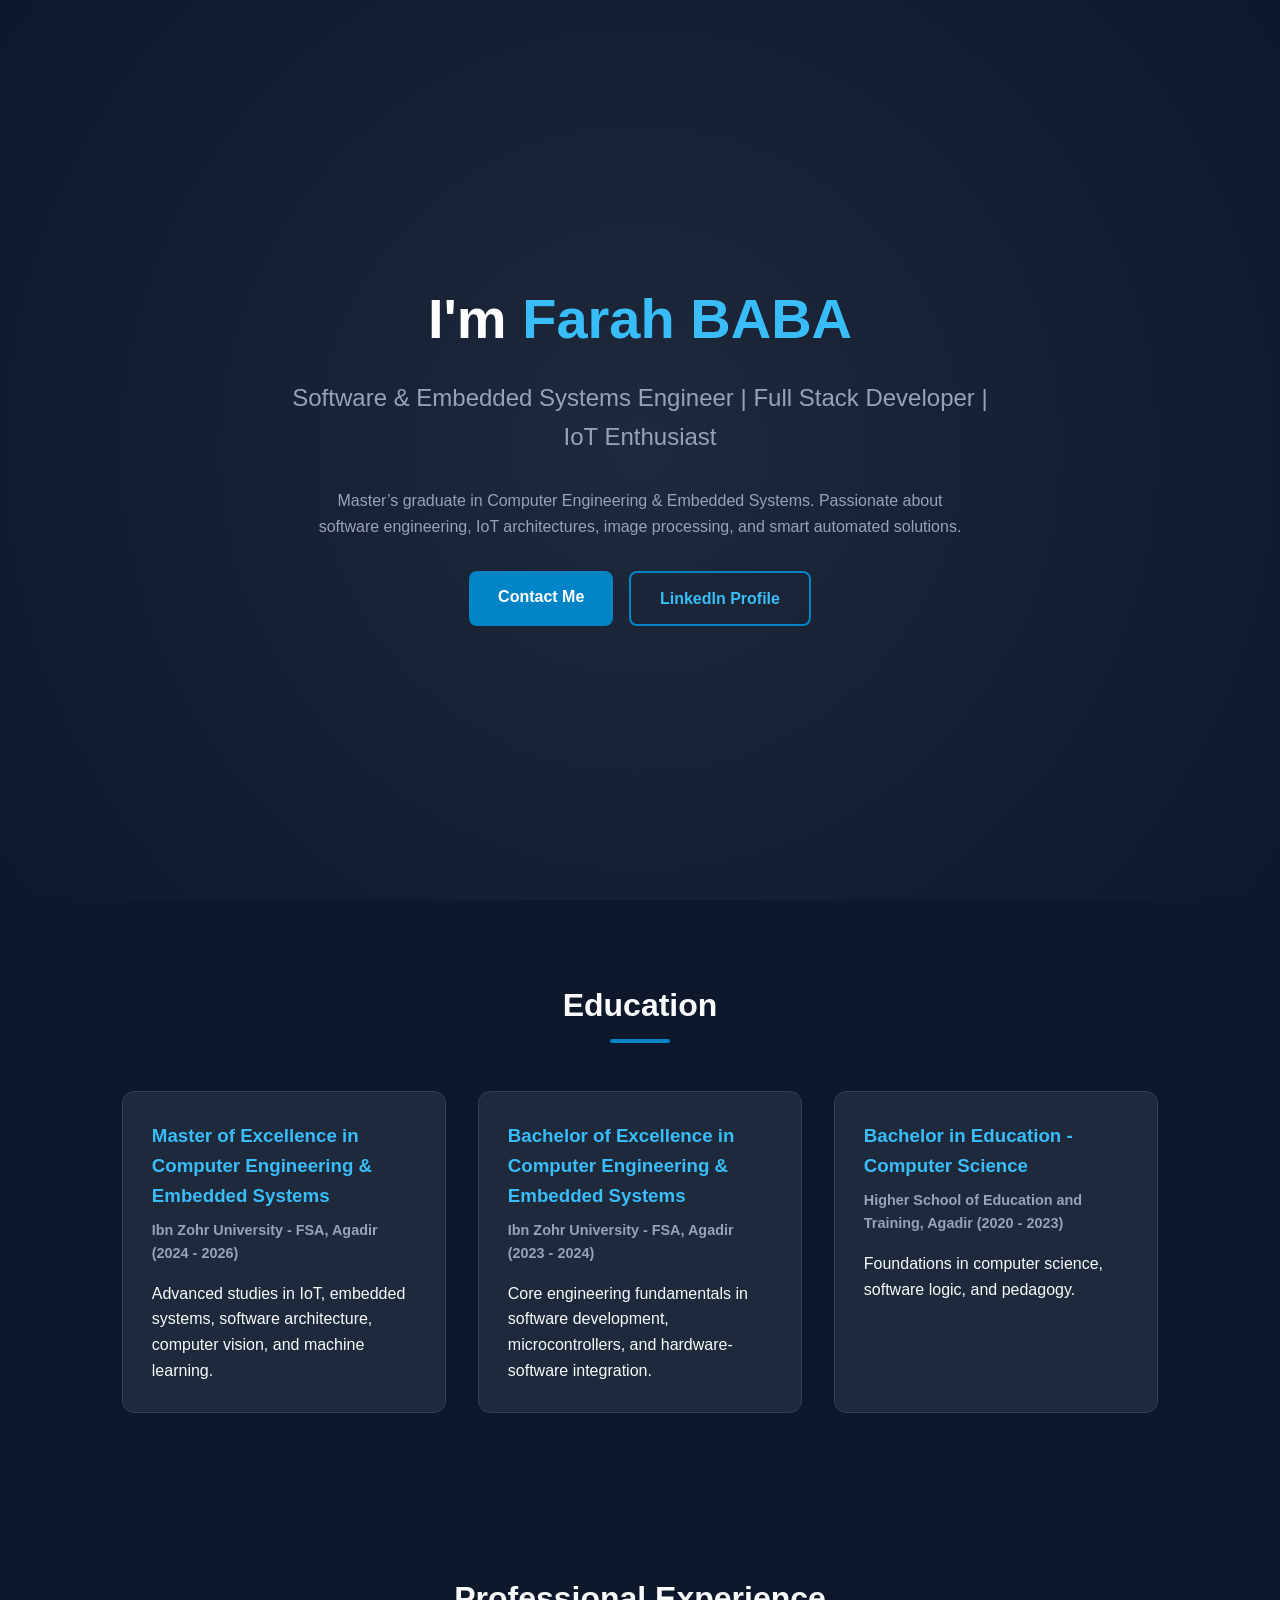
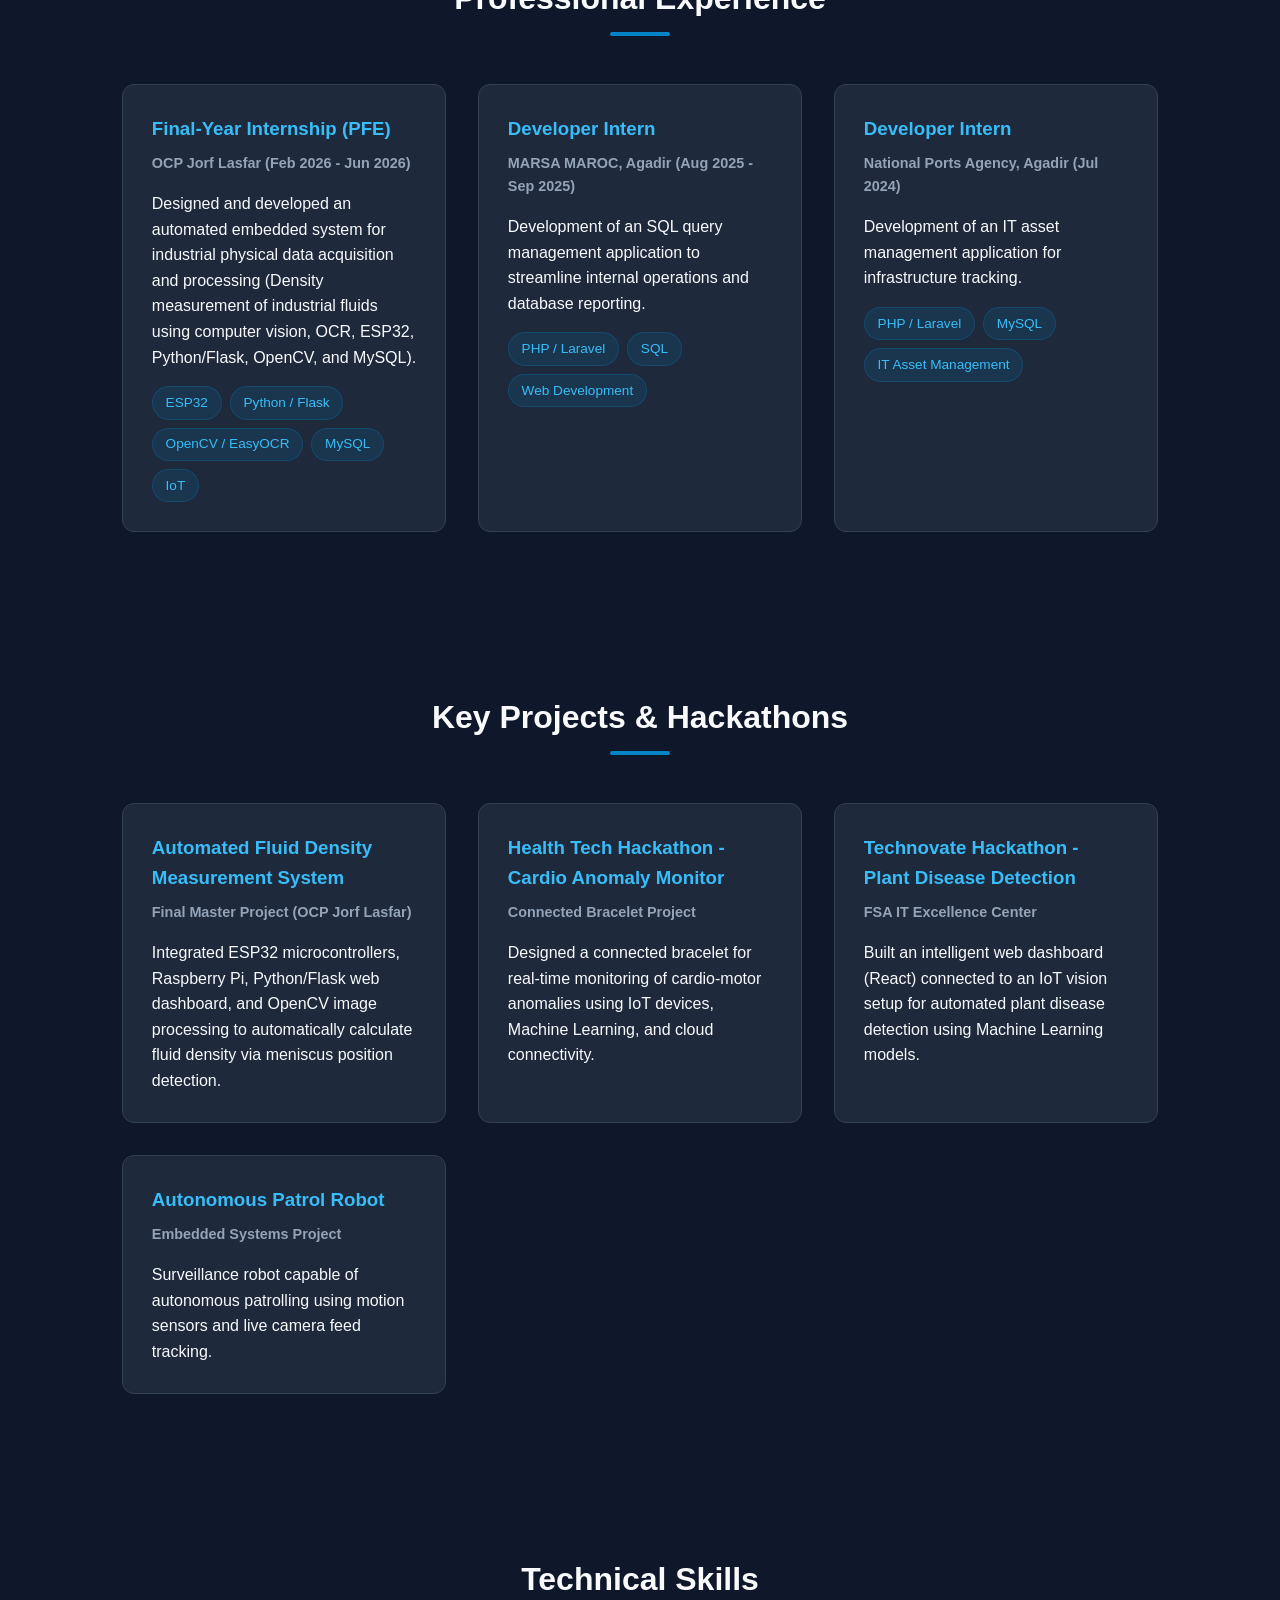
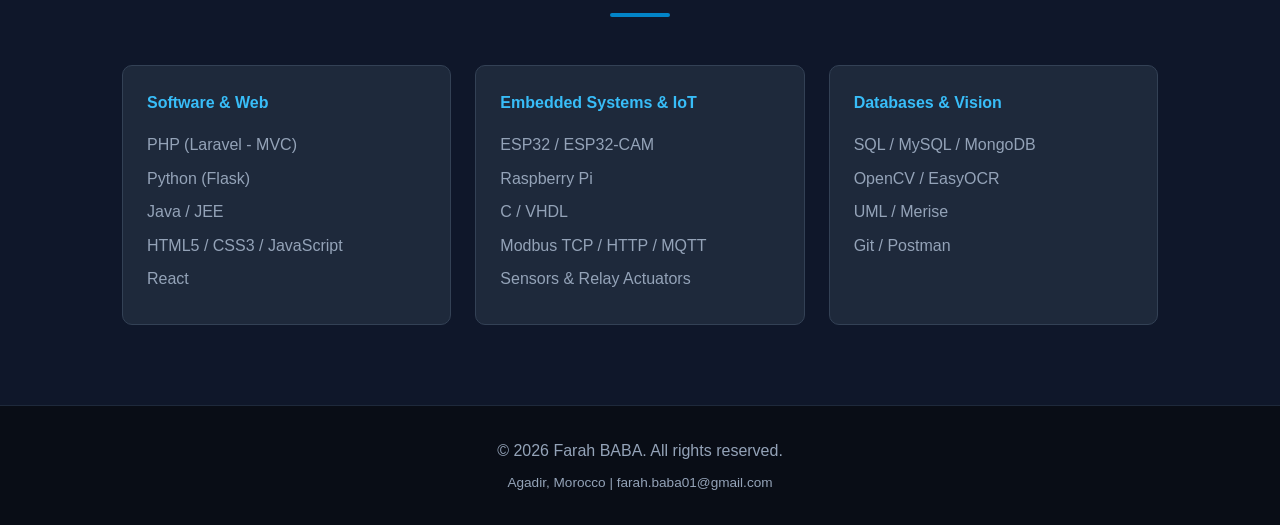
==== commit 7246a469: "Fix header greeting text" ====
--- a/index.html
+++ b/index.html
@@ -198,7 +198,7 @@
 <body>
 
     <header>
-        <h1>Hi, I'm <span>Farah BABA</span></h1>
+        <h1>I'm <span>Farah BABA</span></h1>
         <p class="subtitle">Software & Embedded Systems Engineer | Full Stack Developer | IoT Enthusiast</p>
         <p style="color: var(--text-muted); max-width: 650px; margin-bottom: 2rem;">
             Master’s graduate in Computer Engineering & Embedded Systems. Passionate about software engineering, IoT architectures, image processing, and smart automated solutions.
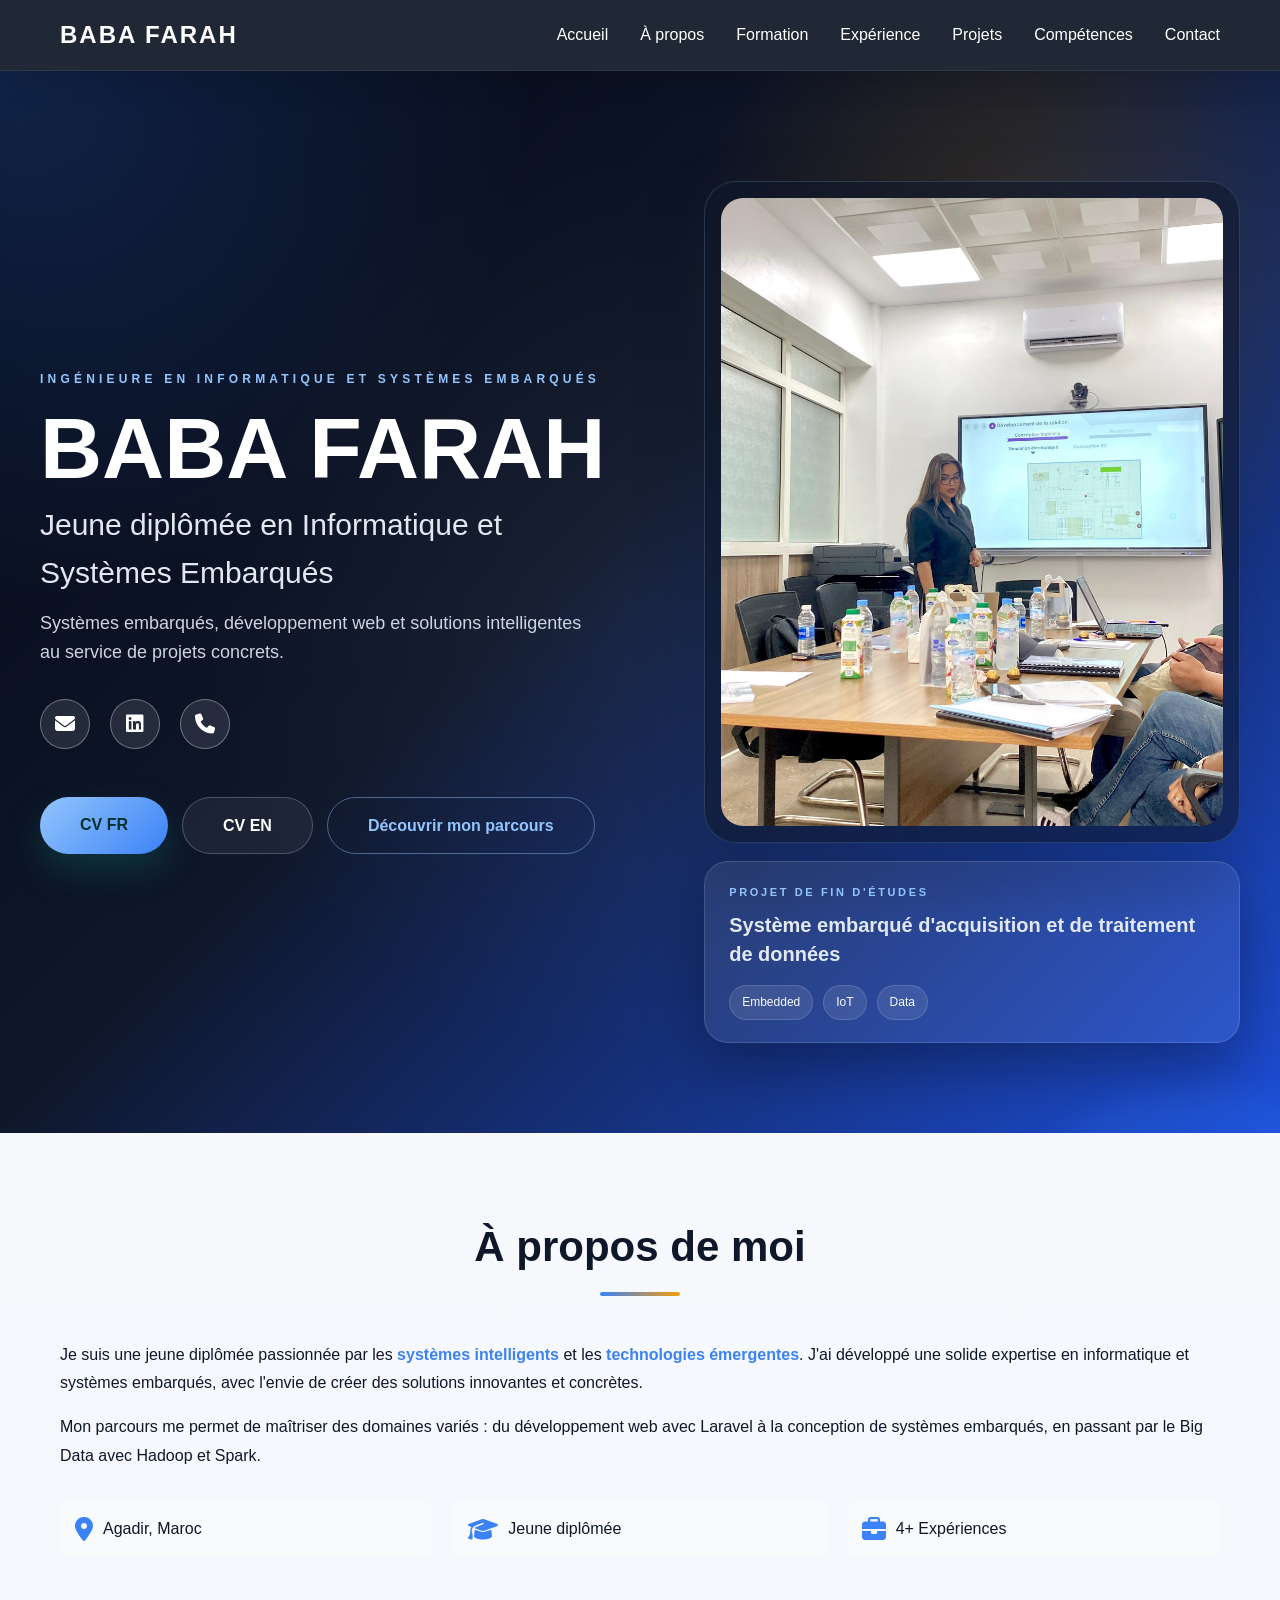
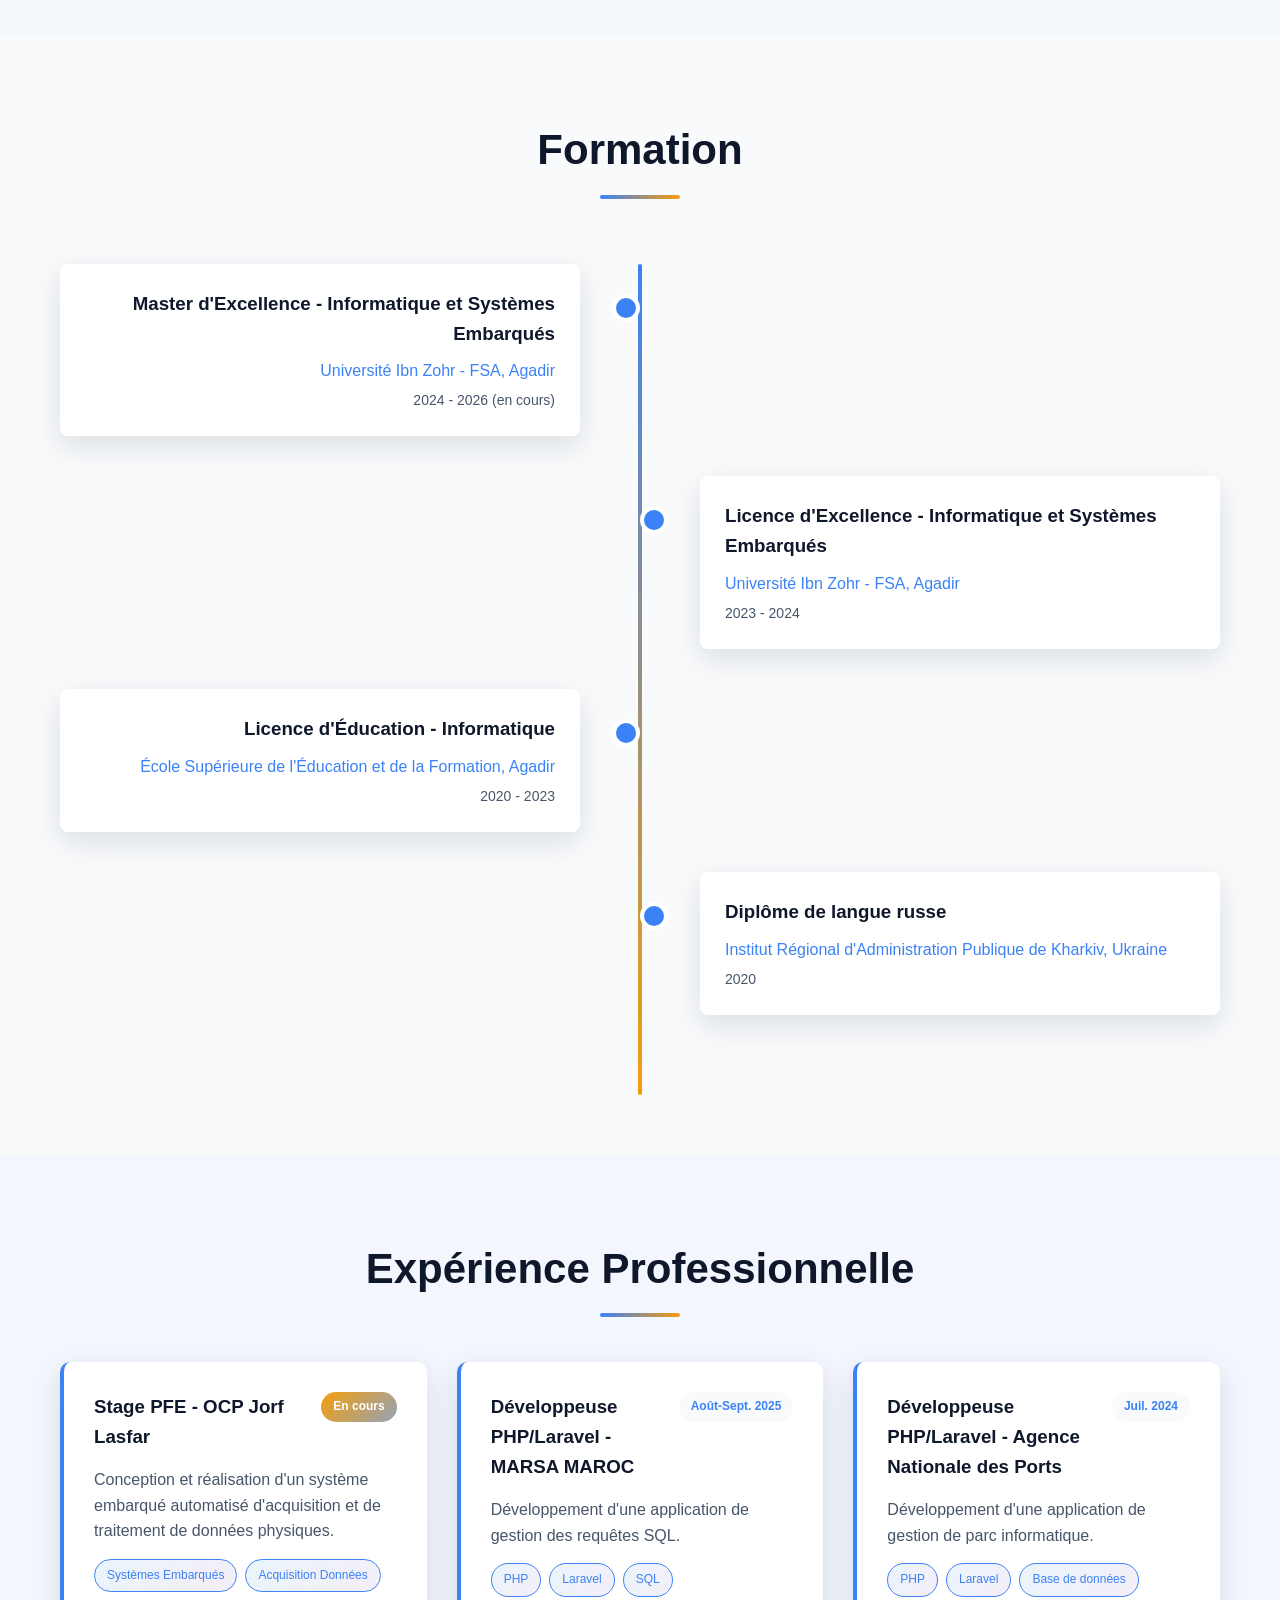
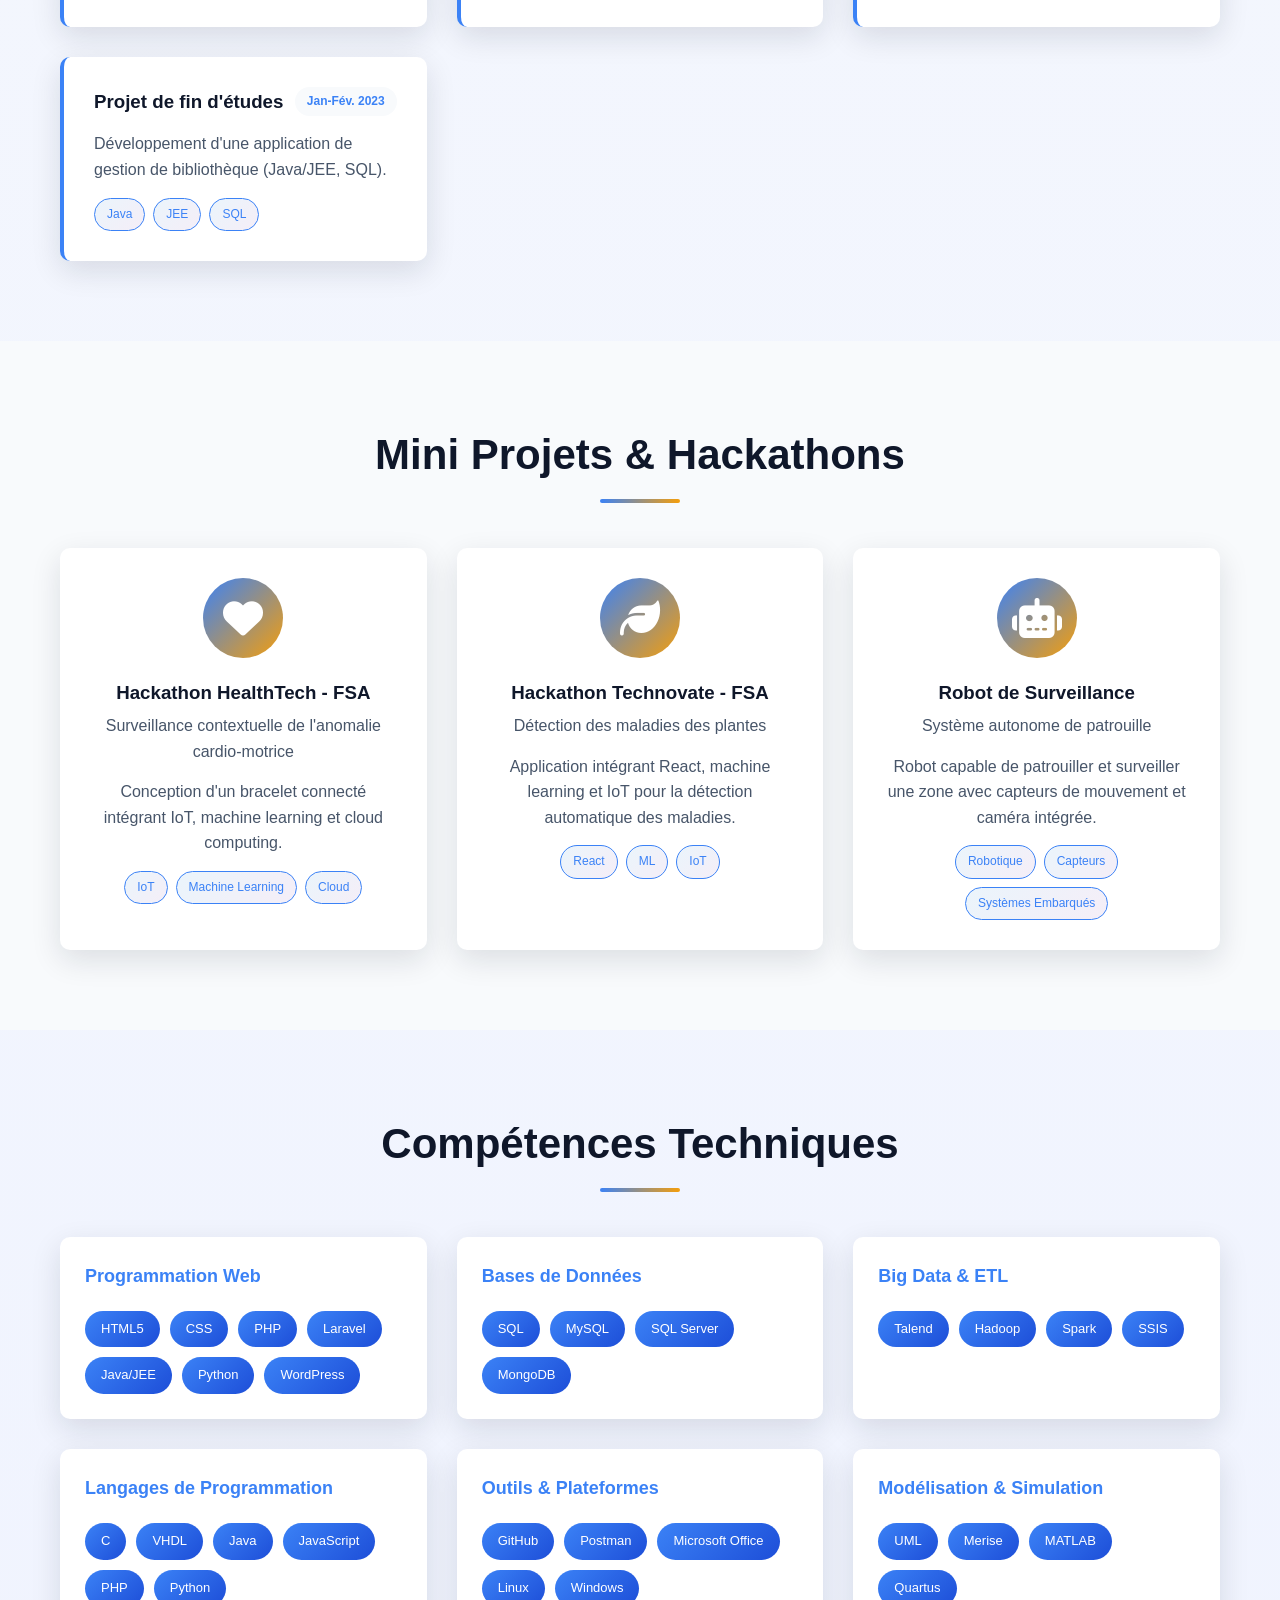
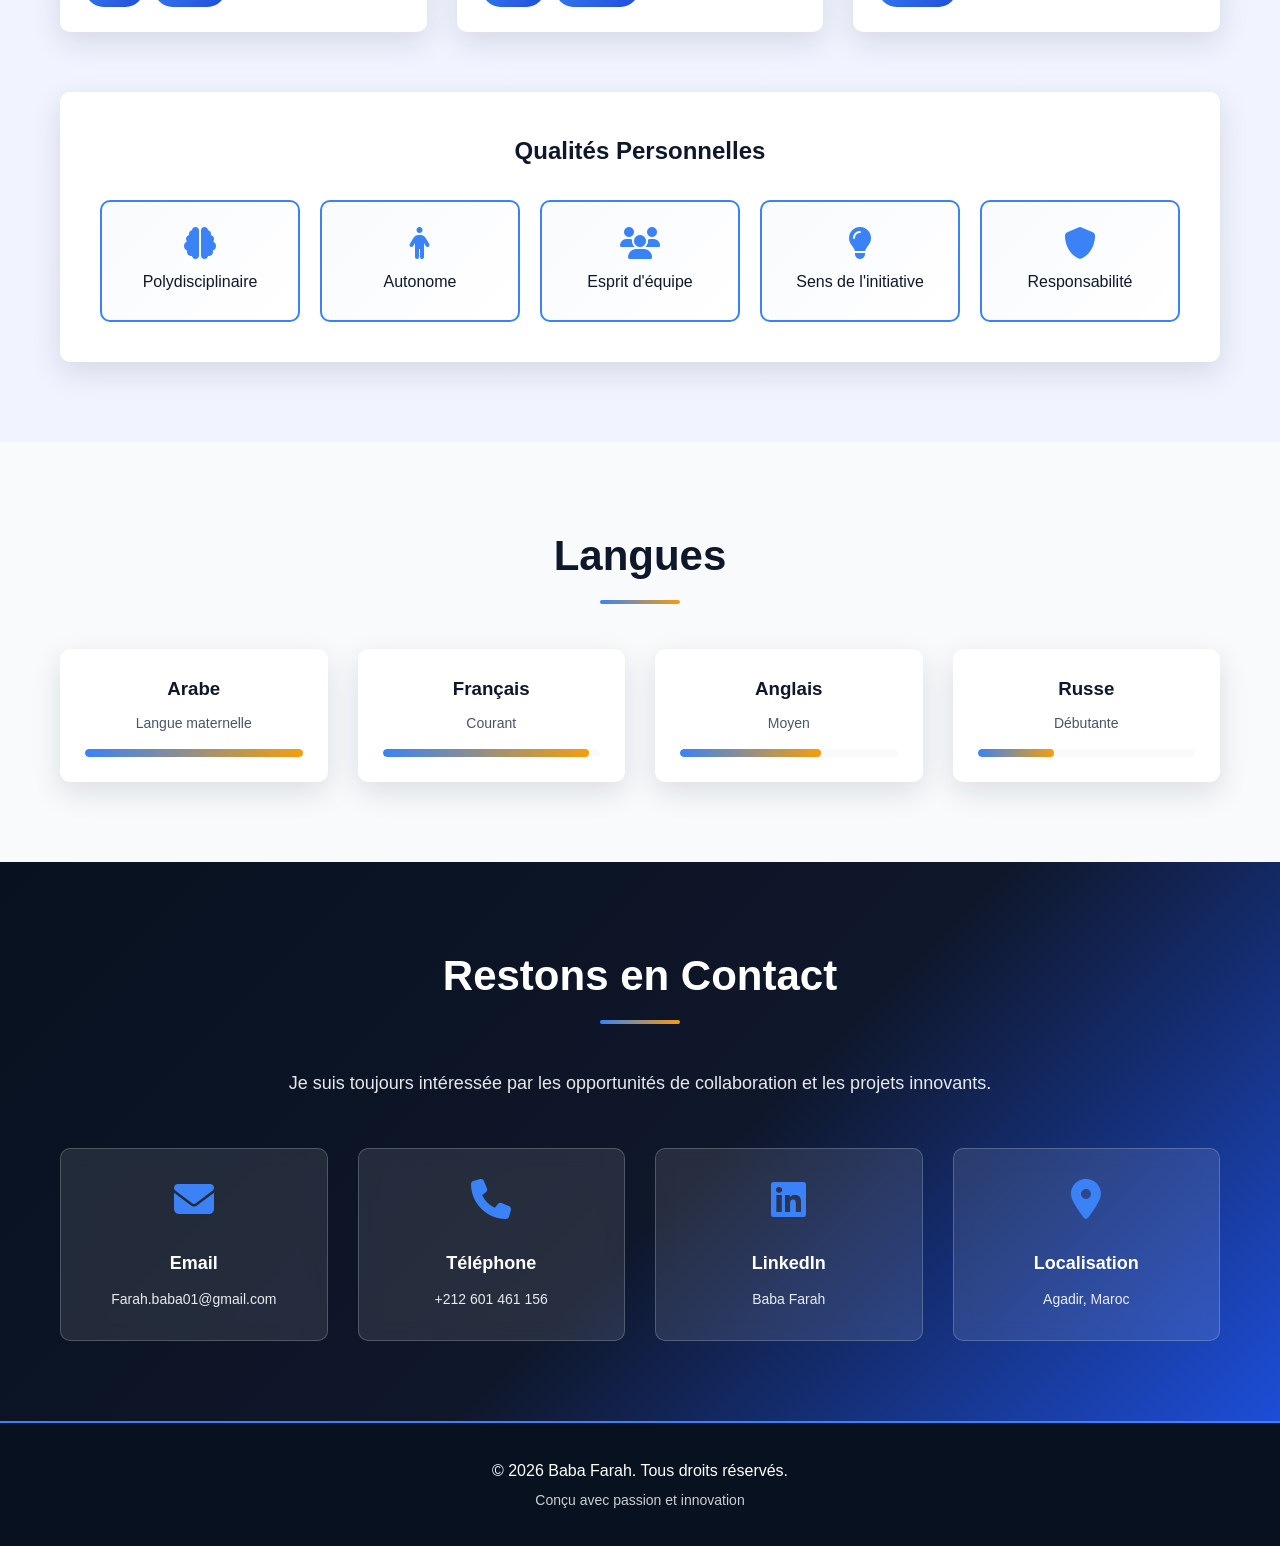
==== commit d4fee3da: "Update portfolio design and content" ====
--- a/index.html
+++ b/index.html
@@ -1,340 +1,15 @@
 <!DOCTYPE html>
-<html lang="en">
+<html lang="fr">
 <head>
     <meta charset="UTF-8">
     <meta name="viewport" content="width=device-width, initial-scale=1.0">
-    <title>Farah BABA | Software & Embedded Systems Engineer</title>
-    <style>
-        :root {
-            --primary: #0284c7;
-            --primary-dark: #0369a1;
-            --bg-dark: #0f172a;
-            --bg-card: #1e293b;
-            --text-main: #f8fafc;
-            --text-muted: #94a3b8;
-            --accent: #38bdf8;
-        }
-
-        * {
-            margin: 0;
-            padding: 0;
-            box-sizing: border-box;
-            font-family: 'Segoe UI', Tahoma, Geneva, Verdana, sans-serif;
-        }
-
-        body {
-            background-color: var(--bg-dark);
-            color: var(--text-main);
-            line-height: 1.6;
-        }
-
-        header {
-            min-height: 100vh;
-            display: flex;
-            flex-direction: column;
-            justify-content: center;
-            align-items: center;
-            text-align: center;
-            padding: 2rem;
-            background: radial-gradient(circle at center, #1e293b 0%, #0f172a 100%);
-        }
-
-        h1 {
-            font-size: 3.5rem;
-            margin-bottom: 1rem;
-            color: #ffffff;
-        }
-
-        h1 span {
-            color: var(--accent);
-        }
-
-        .subtitle {
-            font-size: 1.5rem;
-            color: var(--text-muted);
-            margin-bottom: 2rem;
-            max-width: 700px;
-        }
-
-        .btn-group {
-            display: flex;
-            gap: 1rem;
-        }
-
-        .btn {
-            padding: 0.8rem 1.8rem;
-            border-radius: 8px;
-            text-decoration: none;
-            font-weight: 600;
-            transition: all 0.3s ease;
-        }
-
-        .btn-primary {
-            background-color: var(--primary);
-            color: white;
-        }
-
-        .btn-primary:hover {
-            background-color: var(--primary-dark);
-            transform: translateY(-2px);
-        }
-
-        .btn-outline {
-            border: 2px solid var(--primary);
-            color: var(--accent);
-        }
-
-        .btn-outline:hover {
-            background-color: var(--primary);
-            color: white;
-            transform: translateY(-2px);
-        }
-
-        section {
-            padding: 5rem 2rem;
-            max-width: 1100px;
-            margin: 0 auto;
-        }
-
-        .section-title {
-            font-size: 2rem;
-            margin-bottom: 3rem;
-            text-align: center;
-            position: relative;
-        }
-
-        .section-title::after {
-            content: '';
-            display: block;
-            width: 60px;
-            height: 4px;
-            background: var(--primary);
-            margin: 0.5rem auto 0;
-            border-radius: 2px;
-        }
-
-        .grid {
-            display: grid;
-            grid-template-columns: repeat(auto-fit, minmax(300px, 1fr));
-            gap: 2rem;
-        }
-
-        .card {
-            background: var(--bg-card);
-            border-radius: 12px;
-            padding: 1.8rem;
-            border: 1px solid #334155;
-            transition: transform 0.3s ease;
-        }
-
-        .card:hover {
-            transform: translateY(-5px);
-        }
-
-        .card h3 {
-            color: var(--accent);
-            margin-bottom: 0.5rem;
-        }
-
-        .card .company {
-            font-size: 0.9rem;
-            color: var(--text-muted);
-            margin-bottom: 1rem;
-            font-weight: 600;
-        }
-
-        .tag-container {
-            display: flex;
-            flex-wrap: wrap;
-            gap: 0.5rem;
-            margin-top: 1rem;
-        }
-
-        .tag {
-            background: #0284c722;
-            color: var(--accent);
-            padding: 0.3rem 0.8rem;
-            border-radius: 20px;
-            font-size: 0.85rem;
-            border: 1px solid #0284c744;
-        }
-
-        .skills-grid {
-            display: grid;
-            grid-template-columns: repeat(auto-fit, minmax(220px, 1fr));
-            gap: 1.5rem;
-        }
-
-        .skill-box {
-            background: var(--bg-card);
-            padding: 1.5rem;
-            border-radius: 10px;
-            border: 1px solid #334155;
-        }
-
-        .skill-box h4 {
-            color: var(--accent);
-            margin-bottom: 1rem;
-        }
-
-        .skill-box ul {
-            list-style: none;
-        }
-
-        .skill-box li {
-            margin-bottom: 0.5rem;
-            color: var(--text-muted);
-        }
-
-        footer {
-            text-align: center;
-            padding: 2rem;
-            background: #090d16;
-            color: var(--text-muted);
-            border-top: 1px solid #1e293b;
-        }
-    </style>
+    <title>Portfolio - BABA FARAH</title>
+    <meta http-equiv="refresh" content="0; url=Portfolio.html">
+    <script>
+        window.location.replace('Portfolio.html');
+    </script>
 </head>
 <body>
-
-    <header>
-        <h1>I'm <span>Farah BABA</span></h1>
-        <p class="subtitle">Software & Embedded Systems Engineer | Full Stack Developer | IoT Enthusiast</p>
-        <p style="color: var(--text-muted); max-width: 650px; margin-bottom: 2rem;">
-            Master’s graduate in Computer Engineering & Embedded Systems. Passionate about software engineering, IoT architectures, image processing, and smart automated solutions.
-        </p>
-        <div class="btn-group">
-            <a href="mailto:farah.baba01@gmail.com" class="btn btn-primary">Contact Me</a>
-            <a href="https://www.linkedin.com/in/farah-baba-367b7b30b/" target="_blank" class="btn btn-outline">LinkedIn Profile</a>
-        </div>
-    </header>
-
-    <section id="education">
-        <h2 class="section-title">Education</h2>
-        <div class="grid">
-            <div class="card">
-                <h3>Master of Excellence in Computer Engineering & Embedded Systems</h3>
-                <p class="company">Ibn Zohr University - FSA, Agadir (2024 - 2026)</p>
-                <p>Advanced studies in IoT, embedded systems, software architecture, computer vision, and machine learning.</p>
-            </div>
-            <div class="card">
-                <h3>Bachelor of Excellence in Computer Engineering & Embedded Systems</h3>
-                <p class="company">Ibn Zohr University - FSA, Agadir (2023 - 2024)</p>
-                <p>Core engineering fundamentals in software development, microcontrollers, and hardware-software integration.</p>
-            </div>
-            <div class="card">
-                <h3>Bachelor in Education - Computer Science</h3>
-                <p class="company">Higher School of Education and Training, Agadir (2020 - 2023)</p>
-                <p>Foundations in computer science, software logic, and pedagogy.</p>
-            </div>
-        </div>
-    </section>
-
-    <section id="experience">
-        <h2 class="section-title">Professional Experience</h2>
-        <div class="grid">
-            <div class="card">
-                <h3>Final-Year Internship (PFE)</h3>
-                <p class="company">OCP Jorf Lasfar (Feb 2026 - Jun 2026)</p>
-                <p>Designed and developed an automated embedded system for industrial physical data acquisition and processing (Density measurement of industrial fluids using computer vision, OCR, ESP32, Python/Flask, OpenCV, and MySQL).</p>
-                <div class="tag-container">
-                    <span class="tag">ESP32</span>
-                    <span class="tag">Python / Flask</span>
-                    <span class="tag">OpenCV / EasyOCR</span>
-                    <span class="tag">MySQL</span>
-                    <span class="tag">IoT</span>
-                </div>
-            </div>
-
-            <div class="card">
-                <h3>Developer Intern</h3>
-                <p class="company">MARSA MAROC, Agadir (Aug 2025 - Sep 2025)</p>
-                <p>Development of an SQL query management application to streamline internal operations and database reporting.</p>
-                <div class="tag-container">
-                    <span class="tag">PHP / Laravel</span>
-                    <span class="tag">SQL</span>
-                    <span class="tag">Web Development</span>
-                </div>
-            </div>
-
-            <div class="card">
-                <h3>Developer Intern</h3>
-                <p class="company">National Ports Agency, Agadir (Jul 2024)</p>
-                <p>Development of an IT asset management application for infrastructure tracking.</p>
-                <div class="tag-container">
-                    <span class="tag">PHP / Laravel</span>
-                    <span class="tag">MySQL</span>
-                    <span class="tag">IT Asset Management</span>
-                </div>
-            </div>
-        </div>
-    </section>
-
-    <section id="projects">
-        <h2 class="section-title">Key Projects & Hackathons</h2>
-        <div class="grid">
-            <div class="card">
-                <h3>Automated Fluid Density Measurement System</h3>
-                <p class="company">Final Master Project (OCP Jorf Lasfar)</p>
-                <p>Integrated ESP32 microcontrollers, Raspberry Pi, Python/Flask web dashboard, and OpenCV image processing to automatically calculate fluid density via meniscus position detection.</p>
-            </div>
-            <div class="card">
-                <h3>Health Tech Hackathon - Cardio Anomaly Monitor</h3>
-                <p class="company">Connected Bracelet Project</p>
-                <p>Designed a connected bracelet for real-time monitoring of cardio-motor anomalies using IoT devices, Machine Learning, and cloud connectivity.</p>
-            </div>
-            <div class="card">
-                <h3>Technovate Hackathon - Plant Disease Detection</h3>
-                <p class="company">FSA IT Excellence Center</p>
-                <p>Built an intelligent web dashboard (React) connected to an IoT vision setup for automated plant disease detection using Machine Learning models.</p>
-            </div>
-            <div class="card">
-                <h3>Autonomous Patrol Robot</h3>
-                <p class="company">Embedded Systems Project</p>
-                <p>Surveillance robot capable of autonomous patrolling using motion sensors and live camera feed tracking.</p>
-            </div>
-        </div>
-    </section>
-
-    <section id="skills">
-        <h2 class="section-title">Technical Skills</h2>
-        <div class="skills-grid">
-            <div class="skill-box">
-                <h4>Software & Web</h4>
-                <ul>
-                    <li>PHP (Laravel - MVC)</li>
-                    <li>Python (Flask)</li>
-                    <li>Java / JEE</li>
-                    <li>HTML5 / CSS3 / JavaScript</li>
-                    <li>React</li>
-                </ul>
-            </div>
-            <div class="skill-box">
-                <h4>Embedded Systems & IoT</h4>
-                <ul>
-                    <li>ESP32 / ESP32-CAM</li>
-                    <li>Raspberry Pi</li>
-                    <li>C / VHDL</li>
-                    <li>Modbus TCP / HTTP / MQTT</li>
-                    <li>Sensors & Relay Actuators</li>
-                </ul>
-            </div>
-            <div class="skill-box">
-                <h4>Databases & Vision</h4>
-                <ul>
-                    <li>SQL / MySQL / MongoDB</li>
-                    <li>OpenCV / EasyOCR</li>
-                    <li>UML / Merise</li>
-                    <li>Git / Postman</li>
-                </ul>
-            </div>
-        </div>
-    </section>
-
-    <footer>
-        <p>&copy; 2026 Farah BABA. All rights reserved.</p>
-        <p style="font-size: 0.85rem; margin-top: 0.5rem;">Agadir, Morocco | farah.baba01@gmail.com</p>
-    </footer>
-
+    <p><a href="Portfolio.html">Ouvrir le portfolio</a></p>
 </body>
-</html>
+</html>
